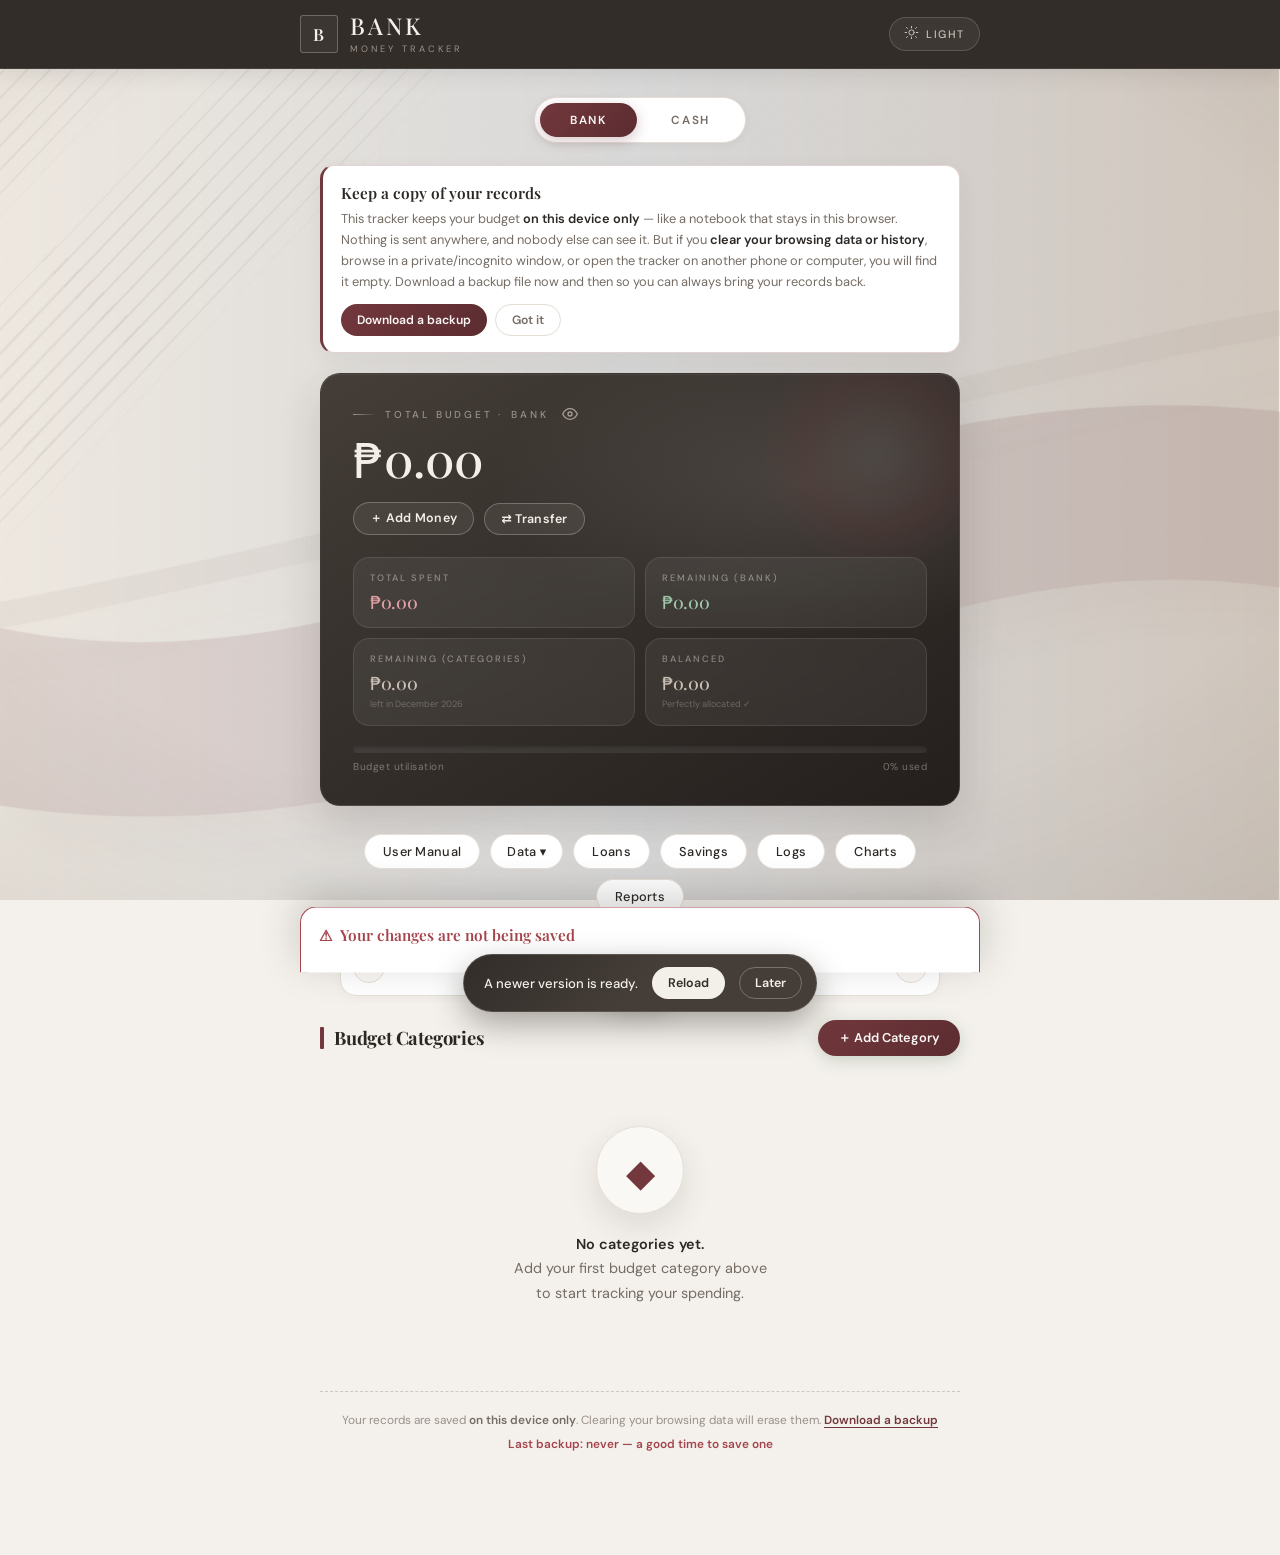
==== index.html @ 179b397f "Add files via upload" ====
<!DOCTYPE html>
<html lang="en">

<head>
    <meta charset="UTF-8">
    <meta name="viewport" content="width=device-width, initial-scale=1.0">
    <title>Bank · Budget Tracker</title>
    <meta name="theme-color" content="#322D29">
    <script>
        (function () {
            var t = null;
            try { t = localStorage.getItem('bank_theme') } catch (e) { }
            if (t !== 'dark' && t !== 'light') {
                t = (window.matchMedia && window.matchMedia('(prefers-color-scheme: dark)').matches) ? 'dark' : 'light';
            }
            document.documentElement.setAttribute('data-theme', t);
            /* if a PIN is set, keep the page hidden until it is entered */
            try {
                var raw = localStorage.getItem('bank_v4');
                if (raw && JSON.parse(raw).settings && JSON.parse(raw).settings.pin) {
                    document.documentElement.classList.add('locked-boot');
                }
            } catch (e) { }
        })();
    </script>
    <!-- Installable / offline. Everything below is cached by sw.js after the first visit. -->
    <link rel="manifest" href="./manifest.webmanifest">
    <link rel="icon" href="./icon.svg" type="image/svg+xml">
    <!-- iOS ignores an SVG apple-touch-icon and falls back to a screenshot -->
    <link rel="apple-touch-icon" sizes="180x180" href="./apple-touch-icon.png">
    <meta name="apple-mobile-web-app-capable" content="yes">
    <meta name="mobile-web-app-capable" content="yes">
    <meta name="apple-mobile-web-app-status-bar-style" content="black-translucent">
    <meta name="apple-mobile-web-app-title" content="Tracker">
    <meta name="description" content="A private, offline-first budget and expense tracker. All data stays on this device.">

    <!-- Webfonts are a nicety, not a dependency: the stacks below fall back to
         Georgia / system-ui, so the app is fully usable with no network. -->
    <link rel="preconnect" href="https://fonts.gstatic.com" crossorigin>
    <link
        href="https://fonts.googleapis.com/css2?family=Playfair+Display:ital,wght@0,400;0,600;0,700;0,800;1,400;1,600&family=DM+Sans:ital,opsz,wght@0,9..40,300;0,9..40,400;0,9..40,500;0,9..40,600;1,9..40,300&display=swap"
        rel="stylesheet">
    <link rel="stylesheet" href="./styles.css">
</head>

<body>

    <div class="bg-decor" id="bgDecor" aria-hidden="true"></div>

    <header class="header">
        <div class="header-inner">
            <div class="header-brand">
                <div class="header-mark" id="headerMark" aria-hidden="true">B</div>
                <div>
                    <div class="header-title" id="headerTitle">Bank</div>
                    <span class="header-subtitle" id="headerTagline">Money Tracker</span>
                </div>
            </div>
            <div class="header-actions">
                <span class="offline-pill" id="offlinePill" role="status" title="No internet — the tracker keeps working, everything is stored on this device">Offline</span>
                <button class="theme-toggle" id="themeToggle" onclick="toggleTheme()" title="Switch appearance"
                    aria-label="Switch between light and dark mode">
                    <span id="themeIcon"></span>
                    <span class="theme-toggle-label" id="themeLabel">Light</span>
                </button>
            </div>
        </div>
    </header>

    <div class="container">

        <div class="account-tabs" role="tablist" aria-label="Budget account">
            <button class="account-tab active" data-account="bank" id="tabBtn_bank" role="tab"
                onclick="setAccount('bank')">Bank</button>
            <button class="account-tab" data-account="cash" id="tabBtn_cash" role="tab"
                onclick="setAccount('cash')">Cash</button>
        </div>

        <div class="notice" id="dataNotice">
            <div class="notice-body">
                <div class="notice-title">Keep a copy of your records</div>
                <p>This tracker keeps your budget <strong>on this device only</strong> — like a notebook that
                    stays in this browser. Nothing is sent anywhere, and nobody else can see it. But if you
                    <strong>clear your browsing data or history</strong>, browse in a private/incognito window, or
                    open the tracker on another phone or computer, you will find it empty. Download a backup file
                    now and then so you can always bring your records back.
                </p>
                <div class="notice-actions">
                    <button class="notice-btn" onclick="openBackup();dismissNotice()">Download a backup</button>
                    <button class="notice-btn ghost" onclick="dismissNotice()">Got it</button>
                </div>
            </div>
        </div>

        <div class="budget-card">
            <div class="budget-card-deco"></div>
            <div class="budget-eyebrow">Total Budget · <span id="eyebrowAccount">Bank</span>
                <button id="eyeBtn" onclick="toggleVisibility()" aria-label="Hide amounts" aria-pressed="false"
                    style="background:none;border:none;cursor:pointer;margin-left:6px;opacity:.75;color:var(--on-ink-dim);transition:opacity .2s;display:flex;align-items:center;"
                    title="Toggle visibility">
                    <svg id="eyeIcon" xmlns="http://www.w3.org/2000/svg" width="16" height="16" viewBox="0 0 24 24"
                        fill="none" stroke="currentColor" stroke-width="2" stroke-linecap="round"
                        stroke-linejoin="round">
                        <path d="M1 12s4-8 11-8 11 8 11 8-4 8-11 8-11-8-11-8z" />
                        <circle cx="12" cy="12" r="3" />
                    </svg>
                </button>
            </div>

            <div class="budget-amount-row">
                <div class="budget-amount" id="budgetDisplay">₱0.00</div>
            </div>
            <div class="budget-actions">
                <button class="btn-add-money" onclick="openAddMoney()">＋ Add Money</button>
                <button class="btn-transfer" onclick="openTransfer()">⇄ Transfer</button>
            </div>

            <div class="stats-grid">
                <div class="stat-pill">
                    <span class="stat-label">Total Spent</span>
                    <span class="stat-value red" id="totalSpent">₱0.00</span>
                </div>
                <div class="stat-pill">
                    <span class="stat-label">Remaining (<span id="remainingLabel">Bank</span>)</span>
                    <span class="stat-value green" id="totalRemaining">₱0.00</span>
                </div>
                <div class="stat-pill">
                    <span class="stat-label">Remaining (Categories)</span>
                    <span class="stat-value yellow" id="catTotalRemaining">₱0.00</span>
                    <span class="stat-hint" id="catRemHint">left in this month's categories</span>
                </div>
                <div class="stat-pill" id="diffPill">
                    <span class="stat-label" id="diffLabel">Excess</span>
                    <span class="stat-value green" id="diffVal">₱0.00</span>
                    <span class="stat-hint" id="diffHint">unallocated from this account</span>
                </div>
            </div>
            <div class="progress-section">
                <div class="progress-track">
                    <div class="progress-bar" id="totalProgress" style="width:0%"></div>
                </div>
                <div class="progress-meta">
                    <span class="progress-label">Budget utilisation</span>
                    <span class="progress-label" id="progressPct">0% used</span>
                </div>
            </div>
        </div>

        <div class="action-row">
            <button class="btn-manual" onclick="openManual()">User Manual</button>
            <div class="dropdown-wrap" id="dataDropdown">
                <button class="btn-data-menu" onclick="toggleDataMenu()">Data ▾</button>
                <div class="data-menu" id="dataMenu">
                    <button class="data-menu-item" id="lockMenuItem" style="display:none"
                        onclick="lockNow();closeDataMenu()">Lock tracker</button>
                    <button class="data-menu-item" onclick="openSettings();closeDataMenu()">Settings</button>
                    <button class="data-menu-item" onclick="openBackup();closeDataMenu()">Backup &amp; Restore</button>
                    <button class="data-menu-item danger-item" id="resetMenuItem"
                        onclick="resetAll();closeDataMenu()">Reset Bank Data</button>
                </div>
            </div>
            <button class="btn-loans" id="btnLoans" onclick="openLoans()">Loans</button>
            <button class="btn-logs" id="btnGoals" onclick="openGoals()">Savings</button>
            <button class="btn-logs" onclick="openLogs()">Logs</button>
            <button class="btn-logs" onclick="openCharts()">Charts</button>
            <button class="btn-report" onclick="openReport()">Reports</button>
        </div>

        <div class="period-wrap">
            <div class="period-bar" id="periodBar">
                <button class="period-nav" onclick="stepPeriod(-1)" title="Previous month"
                    aria-label="Previous month">‹</button>
                <div class="period-info">
                    <div class="period-label" id="periodLabel">This month</div>
                    <div class="period-sub" id="periodSub">₱0.00 spent of ₱0.00 budgeted</div>
                </div>
                <button class="period-nav" onclick="stepPeriod(1)" title="Next month" aria-label="Next month">›</button>
                <button class="period-today" id="periodToday" onclick="goToThisMonth()">This month</button>
            </div>
        </div>

        <div class="section-header">
            <div class="section-title">Budget Categories</div>
            <button class="btn-add-cat" onclick="toggleAddForm()">＋ Add Category</button>
        </div>

        <div class="add-cat-form" id="addCatForm">
            <div class="form-row">
                <input type="text" id="newCatName" placeholder="Category name (e.g. Groceries)" maxlength="30">
                <input type="number" id="newCatBudget" placeholder="Budget (₱)" data-cur-ph="Budget ({c})" min="0"
                    step="0.01">
            </div>
            <div class="form-row" style="margin-top:10px;">
                <button class="btn-form-add" onclick="addCategory()">Add Category</button>
                <button class="btn-form-cancel" onclick="toggleAddForm()">Cancel</button>
            </div>
        </div>

        <div class="cat-sort-bar" id="catSortBar" role="group" aria-label="Order categories">
            <span class="cat-sort-label">Order</span>
            <button class="cat-sort-btn" data-sort="custom" onclick="setCatSort('custom')">My order</button>
            <button class="cat-sort-btn" data-sort="name" onclick="setCatSort('name')">Name</button>
            <button class="cat-sort-btn" data-sort="remaining" onclick="setCatSort('remaining')">Remaining</button>
            <button class="cat-sort-btn" data-sort="spent" onclick="setCatSort('spent')">Most spent</button>
            <button class="cat-sort-dir" id="catSortDir" onclick="toggleCatSortDir()"
                title="Reverse the order" aria-label="Reverse the order">↓</button>
        </div>

        <div class="categories" id="categoriesList"></div>
        <div class="empty-state" id="emptyState">
            <div class="orb">◆</div>
            <p><strong>No categories yet.</strong><br>Add your first budget category above<br>to start tracking your
                spending.</p>
        </div>

        <footer class="app-footer">
            <p>
                Your records are saved <strong>on this device only</strong>. Clearing your browsing data will erase
                them. <button class="footer-link" onclick="openBackup()">Download a backup</button><br>
                <span class="backup-age" id="backupAge">Last backup: never</span>
            </p>
        </footer>

    </div>

    <!-- Add Money Modal -->
    <div class="modal-overlay" id="addMoneyModal">
        <div class="modal add-money-modal">
            <h3 id="addMoneyTitle">Add Money</h3>
            <label>Note / Source</label>
            <input type="text" id="addMoneyNote" placeholder="e.g. Salary, Allowance, Transfer" maxlength="60">
            <label data-cur-label="Amount to Add">Amount to Add (₱)</label>
            <input type="number" id="addMoneyAmount" placeholder="0.00" min="0" step="0.01">
            <label>Date</label>
            <input type="date" id="addMoneyDate">
            <div class="modal-actions">
                <button class="btn-modal-cancel" onclick="closeAddMoney()">Cancel</button>
                <button class="btn-modal-save" onclick="saveAddMoney()">Add to Budget</button>
            </div>
            <!-- Money-in history -->
            <div class="money-history">
                <div class="money-history-title">
                    <span>Money In &amp; Transfers</span>
                </div>
                <div class="money-history-list" id="moneyHistoryList">
                    <div class="no-money-history">No money added yet</div>
                </div>
            </div>
        </div>
    </div>

    <div class="lock-screen" id="lockScreen">
        <div class="lock-box" id="lockBox">
            <div class="lock-mark" id="lockMark">B</div>
            <div class="lock-title" id="lockTitle">Bank</div>
            <p class="lock-sub" id="lockSub">Enter your PIN</p>
            <div class="pin-dots" id="pinDots"></div>
            <div class="keypad" id="keypad"></div>
            <p class="lock-hint">Type your PIN on the keyboard, or tap the numbers</p>
            <button class="lock-forgot" onclick="showLockHelp()">Forgot your PIN?</button>
            <div class="lock-note" id="lockNote">Your records are kept on this device only, so there is no way to
                reset a forgotten PIN. The only way back in is to clear this site's data in your browser settings —
                which erases everything here — then restore from a backup file.</div>
        </div>
    </div>

    <!-- PIN Setup Modal -->
    <div class="modal-overlay" id="pinModal">
        <div class="modal">
            <h3 id="pinModalTitle">Set a PIN</h3>
            <p id="pinModalHint" style="font-size:.78rem;color:var(--text-muted);margin:-6px 0 14px;line-height:1.6">
            </p>
            <div id="pinFieldCurrent" style="display:none">
                <label>Current PIN</label>
                <input type="password" id="pinCurrent" inputmode="numeric" maxlength="4" autocomplete="off">
            </div>
            <div id="pinFieldNew">
                <label>New PIN (4 numbers)</label>
                <input type="password" id="pinNew" inputmode="numeric" maxlength="4" autocomplete="off">
                <label>Type it again</label>
                <input type="password" id="pinConfirm" inputmode="numeric" maxlength="4" autocomplete="off">
            </div>
            <div class="modal-actions">
                <button class="btn-modal-cancel" onclick="closePinModal()">Cancel</button>
                <button class="btn-modal-save" id="pinSaveBtn" onclick="savePinModal()">Save PIN</button>
            </div>
        </div>
    </div>

    <!-- Settings Modal -->
    <div class="modal-overlay" id="settingsModal">
        <div class="settings-modal">
            <div class="logs-top">
                <h3>Settings</h3>
                <div class="logs-controls">
                    <button class="btn-close-report" onclick="closeSettings()">✕ Close</button>
                </div>
            </div>

            <div class="settings-group">
                <div class="settings-group-title">Money</div>
                <label>Currency symbol</label>
                <input type="text" id="setCurrency" maxlength="4" placeholder="₱">
                <div class="cur-picks" id="curPicks"></div>
            </div>

            <div class="settings-group">
                <div class="settings-group-title">Your two accounts</div>
                <label>Name of the first tab</label>
                <input type="text" id="setLabelBank" maxlength="14" placeholder="Bank">
                <label>Name of the second tab</label>
                <input type="text" id="setLabelCash" maxlength="14" placeholder="Cash">
                <p class="settings-hint">Rename them to match how you actually keep your money — GCash, Savings,
                    Wallet, Palengke money.</p>
            </div>

            <div class="settings-group">
                <div class="settings-group-title">Budget month</div>
                <label>Your budget month starts on day</label>
                <input type="number" id="setCycleStart" min="1" max="28" step="1" placeholder="1">
                <p class="settings-hint">Leave it at 1 for a normal calendar month. Set it to your payday — 15, say —
                    and a budget month runs from the 15th to the 14th of the next month. Logs and Reports still list
                    things by calendar month.</p>
            </div>

            <div class="settings-group">
                <div class="settings-group-title">App lock</div>
                <p class="lock-state" id="lockState"></p>
                <div class="settings-btn-row" id="lockButtons"></div>
                <label>Lock automatically after</label>
                <select id="setLockAfter"></select>
                <p class="settings-hint">With a PIN set, the tracker locks itself after the time you choose above —
                    counted from the last time you touched the screen — and whenever you leave it for that long in
                    the background. It is a lock on the screen, not on the file: someone who knows their way around a
                    browser could still reach the data, so treat it as privacy, not a safe.</p>
            </div>

            <div class="settings-group">
                <div class="settings-group-title">Name of this tracker</div>
                <label>Title</label>
                <input type="text" id="setAppName" maxlength="18" placeholder="Bank">
                <label>Subtitle</label>
                <input type="text" id="setAppTagline" maxlength="24" placeholder="Money Tracker">
            </div>

            <div class="settings-group">
                <div class="settings-group-title">Look of this tracker</div>

                <label>Colour theme</label>
                <div class="theme-swatches" id="themeSwatches" role="group" aria-label="Colour theme"></div>
                <div class="custom-colour-row" id="customColourRow">
                    <label for="setAccent">Your own colour</label>
                    <input type="color" id="setAccent" value="#72383D"
                        oninput="setCustomAccent(this.value)">
                </div>
                <p class="settings-hint">One colour sets the whole palette. Light and dark are worked out from it
                    separately, so whichever you pick is right in both — switch modes with the button in the corner
                    to see.</p>

                <label>Logo</label>
                <div class="media-row">
                    <div class="logo-preview" id="logoPreview" aria-hidden="true"><span>B</span></div>
                    <div class="media-actions">
                        <button type="button" class="media-btn"
                            onclick="document.getElementById('logoFile').click()">Choose a picture</button>
                        <button type="button" class="media-btn ghost" id="logoClearBtn" style="display:none"
                            onclick="clearLogo()">Remove</button>
                    </div>
                </div>
                <input type="file" id="logoFile" accept="image/*" hidden onchange="handleLogoFile(this)">
                <p class="settings-hint">A square picture works best. Without one, the corner mark shows the first
                    letter of your title.</p>

                <label>Background</label>
                <div class="media-row">
                    <div class="bg-preview" id="bgPreview" aria-hidden="true"></div>
                    <div class="media-actions">
                        <button type="button" class="media-btn" data-bg-mode="default"
                            onclick="setBgMode('default')">Built-in</button>
                        <button type="button" class="media-btn" data-bg-mode="custom"
                            onclick="setBgMode('custom')">My picture</button>
                        <button type="button" class="media-btn" data-bg-mode="none"
                            onclick="setBgMode('none')">Plain</button>
                        <button type="button" class="media-btn ghost"
                            onclick="document.getElementById('bgFile').click()">Choose a picture</button>
                        <button type="button" class="media-btn ghost" id="bgClearBtn" style="display:none"
                            onclick="clearBg()">Remove picture</button>
                    </div>
                </div>
                <input type="file" id="bgFile" accept="image/*" hidden onchange="handleBgFile(this)">
                <label for="setBgOpacity">How strong the background is — <span id="bgOpacityVal">100%</span></label>
                <input type="range" id="setBgOpacity" min="0" max="100" step="5" value="100"
                    oninput="setBgOpacity(this.value)" onchange="commitBgOpacity()">
                <p class="settings-hint">Kept faint on purpose: the background is there to give the page a mood, not
                    to compete with your figures. Pictures are stored separately from your records, so a large one
                    can never stop your budget saving.</p>

                <div class="settings-btn-row" style="margin-top:16px">
                    <button type="button" class="storage-btn ghost" onclick="resetCustomisation()">Reset the name and
                        look</button>
                </div>
                <p class="settings-hint">Puts the title, subtitle, colour theme, logo and background back to how they
                    started. Your records, categories, accounts and PIN are not touched.</p>
            </div>

            <div class="settings-group">
                <div class="settings-group-title">Works offline</div>
                <div id="offlineStatus"></div>
                <div class="settings-btn-row" style="margin-top:12px">
                    <button type="button" class="storage-btn" onclick="renderOfflineStatus()">Check again</button>
                    <button type="button" class="storage-btn ghost" onclick="refreshOfflineCopy()">Save for offline
                        now</button>
                    <button type="button" class="storage-btn ghost" onclick="forceUpdate()">Get the newest
                        version</button>
                </div>
                <p class="settings-hint">The tracker keeps its own copy of itself on this device so it opens with no
                    signal. It needs <strong>one full visit with a connection</strong> first, and the address must
                    start with https — a GitHub Pages link does. Clearing your browsing data removes the copy, so
                    open it online once afterwards.</p>
            </div>

            <div class="modal-actions">
                <button class="btn-modal-cancel" onclick="closeSettings()">Cancel</button>
                <button class="btn-modal-save" onclick="saveSettings()">Save settings</button>
            </div>
        </div>
    </div>

    <!-- Loans Modal -->
    <div class="modal-overlay" id="loansModal">
        <div class="loans-modal">
            <div class="logs-top">
                <h3 id="loansTitle">Loans</h3>
                <div class="logs-controls">
                    <button class="logs-filter-btn active" id="loanFilterOpen"
                        onclick="setLoansFilter('open')">Active</button>
                    <button class="logs-filter-btn" id="loanFilterSettled" onclick="setLoansFilter('settled')">Paid
                        off</button>
                    <button class="logs-filter-btn" id="loanFilterAll" onclick="setLoansFilter('all')">All</button>
                    <button class="btn-close-report" onclick="closeLoans()">✕ Close</button>
                </div>
            </div>
            <div class="loans-summary">
                <div class="loans-box owed">
                    <span class="loans-box-label">Still to pay</span>
                    <span class="loans-box-value" id="loansOwed">₱0.00</span>
                </div>
                <div class="loans-box">
                    <span class="loans-box-label">Paid so far</span>
                    <span class="loans-box-value" id="loansRepaid">₱0.00</span>
                </div>
            </div>
            <div class="loans-add-row">
                <button class="loan-btn" onclick="openLoanForm()">＋ Add a loan</button>
            </div>
            <div id="loansList"></div>
        </div>
    </div>

    <!-- Add / Edit Loan Modal -->
    <div class="modal-overlay" id="loanFormModal">
        <div class="modal">
            <h3 id="loanFormTitle">Add a loan</h3>
            <label>Loan name</label>
            <input type="text" id="loanName" placeholder="e.g. Motorcycle loan" maxlength="40">
            <label>Lender (optional)</label>
            <input type="text" id="loanLender" placeholder="e.g. Home Credit, Cebuana, Tita Rosa" maxlength="40">
            <label data-cur-label="Total amount to pay">Total amount to pay (₱)</label>
            <input type="number" id="loanPrincipal" placeholder="0.00" min="0" step="0.01">
            <label data-cur-label="Monthly payment, optional">Monthly payment, optional (₱)</label>
            <input type="number" id="loanMonthly" placeholder="0.00" min="0" step="0.01">
            <label>Payment day of the month</label>
            <input type="number" id="loanDueDay" placeholder="e.g. 15" min="1" max="31" step="1">
            <p style="font-size:.72rem;color:var(--text-muted);margin:8px 0 0;line-height:1.55">The day your payment
                falls due each month. The tracker reminds you when that day is near and nothing has been paid yet
                this month.</p>
            <div class="modal-actions">
                <button class="btn-modal-cancel" onclick="closeLoanForm()">Cancel</button>
                <button class="btn-modal-save" onclick="saveLoanForm()">Save loan</button>
            </div>
        </div>
    </div>

    <!-- Transfer Modal -->
    <div class="modal-overlay" id="transferModal">
        <div class="modal add-money-modal">
            <h3>Transfer Money</h3>
            <label>Direction</label>
            <div class="log-type-row" style="margin-bottom:2px;">
                <button type="button" id="dirBankCash" class="log-type-btn active-spent"
                    onclick="setTransferDir('bank')">Bank → Cash</button>
                <button type="button" id="dirCashBank" class="log-type-btn" onclick="setTransferDir('cash')">Cash →
                    Bank</button>
            </div>
            <label data-cur-label="Amount">Amount (₱)</label>
            <input type="number" id="transferAmount" placeholder="0.00" min="0" step="0.01"
                oninput="updateTransferHint()">
            <label>Note (optional)</label>
            <input type="text" id="transferNote" placeholder="e.g. ATM withdrawal" maxlength="60">
            <label>Date</label>
            <input type="date" id="transferDate">
            <p class="transfer-hint" id="transferHint"></p>
            <div class="modal-actions">
                <button class="btn-modal-cancel" onclick="closeTransfer()">Cancel</button>
                <button class="btn-modal-save" onclick="saveTransfer()">Move Money</button>
            </div>
        </div>
    </div>

    <!-- User Manual Modal -->
    <div class="modal-overlay" id="manualModal">
        <div class="manual-modal">
            <div class="manual-top">
                <h3>User Manual</h3>
                <button class="btn-close-report" onclick="closeManual()">✕ Close</button>
            </div>
            <p class="manual-intro">
                A simple budget tracker for two separate wallets. You add money in, split it into categories,
                then log what you spend. There is no sign-up and no password — you open the page and start using
                it, and your records are saved on your own device as you go.
            </p>

            <div class="manual-section">
                <h4><span class="manual-num">01</span>Bank &amp; Cash tabs</h4>
                <p>The two tabs at the top are completely separate books. Each one keeps its own budget,
                    categories, expenses, money-in history, logs and reports — nothing crosses over.</p>
                <ul>
                    <li>Use <strong>Bank</strong> for money in your bank account or e-wallet.</li>
                    <li>Use <strong>Cash</strong> for the money physically in your pocket.</li>
                    <li>Whatever tab is highlighted is the one you are editing. The labels on the card follow it.</li>
                </ul>
            </div>

            <div class="manual-section">
                <h4><span class="manual-num">02</span>Adding money</h4>
                <p>Your total budget is not typed in directly — it is the sum of every deposit you record.</p>
                <ul>
                    <li>Tap <span class="manual-key">+ Add Money</span> on the dark card, enter a note
                        (e.g. Salary), the amount and the date, then <strong>Add to Budget</strong>.</li>
                    <li>Every deposit is listed under <strong>Money In &amp; Transfers</strong> in the same
                        window, marked <span class="manual-key">In</span>.</li>
                    <li>Made a mistake? Tap <span class="manual-key">✎</span> on a history row to edit it — the
                        total budget adjusts by the difference automatically.</li>
                    <li>Tap <span class="manual-key">×</span> to remove a deposit and subtract it from the budget.</li>
                </ul>
            </div>

            <div class="manual-section">
                <h4><span class="manual-num">03</span>Budget categories</h4>
                <p>Categories are envelopes you divide your money into — Groceries, Rent, Transport, and so on.
                    The amount you give a category is its <strong>allowance for one month</strong>.</p>
                <ul>
                    <li>Tap <span class="manual-key">+ Add Category</span>, give it a name and a monthly amount.</li>
                    <li>Tap a category row to open it and see its expenses.</li>
                    <li><strong>Edit</strong> renames it or changes its budget. <strong>Delete</strong> removes it
                        together with its expenses.</li>
                    <li><strong>+ Add</strong> and <strong>− Deduct</strong> adjust that category's budget without
                        touching your other categories.</li>
                </ul>
            </div>

            <div class="manual-section">
                <h4><span class="manual-num">04</span>The monthly cycle</h4>
                <p>Your categories start fresh every month. The bar above your categories shows which month you are
                    looking at — use <span class="manual-key">‹</span> and <span class="manual-key">›</span> to move
                    between months, and <span class="manual-key">This month</span> to jump back to today.</p>
                <ul>
                    <li>A category budget of ₱5,000 means ₱5,000 <strong>every month</strong> — not ₱5,000 for all
                        time. When a new month begins, the category is full again automatically.</li>
                    <li>Everything on a category card — what is spent, what is left, the progress bar and its list of
                        expenses — belongs to the month shown in the bar.</li>
                    <li>Move to a past month to review it, or to a future month to plan ahead. Adding an expense
                        while a past month is open saves it to that month.</li>
                    <li>Logging an expense dated in a different month is still allowed — it is simply filed there,
                        and a message tells you where it went.</li>
                </ul>
                <p><strong>Changing one month only.</strong> Open a category's <strong>Edit</strong> and untick
                    <em>Use this amount every month</em> to change just the month on screen — handy for a December
                    with extra gifts, or a tight month. <span class="manual-key">+ Add</span> and
                    <span class="manual-key">− Deduct</span> always apply to the month you are viewing.
                </p>
                <p>Your <strong>total budget</strong> at the top of the page is not monthly — it is the running
                    balance of the account, all the money you have put in minus everything you have spent.</p>
            </div>

            <div class="manual-section">
                <h4><span class="manual-num">05</span>Moving money between Bank and Cash</h4>
                <p>Withdrawing cash, or putting cash back in the bank, is not spending — the money is only changing
                    pockets. Use <span class="manual-key">⇄ Transfer</span> on the budget card so both tabs stay
                    correct.</p>
                <ul>
                    <li>Pick the direction — <strong>Bank → Cash</strong> for a withdrawal,
                        <strong>Cash → Bank</strong> for a deposit — then the amount, an optional note
                        ("ATM withdrawal") and the date.
                    </li>
                    <li>One tap writes both sides: the money leaves one tab and arrives in the other, so your total
                        across the two never changes by accident.</li>
                    <li>A transfer is <strong>never counted as spending or as income</strong>. Your Total Spent does
                        not move, and no category is touched.</li>
                    <li>Before you confirm, the window shows what both balances will be afterwards. If a transfer
                        would leave an account in the negative it warns you, but still lets you record it.</li>
                </ul>
                <p>Transfers appear in <strong>Money In &amp; Transfers</strong> on both tabs, marked
                    <span class="manual-key">Out</span> on the account the money left and
                    <span class="manual-key">In</span> on the one that received it. Editing the amount or date of
                    either side updates the other automatically, and deleting one undoes the whole transfer on both
                    tabs — the two books can never drift apart.
                </p>
                <p>In Reports, transfers are listed separately from <em>Money Added This Month</em>, so moving your
                    own money around never looks like extra income.</p>
            </div>

            <div class="manual-section">
                <h4><span class="manual-num">06</span>Logging expenses</h4>
                <p>Open a category, then fill in the note, amount and date and press <span class="manual-key">+
                        Log</span>.</p>
                <ul>
                    <li><strong>Spent</strong> — ordinary spending, gone for good.</li>
                    <li><strong>Loan</strong> — money you paid towards a debt: an amortization, an instalment, a
                        payment on something you borrowed. Choosing Loan adds a box where you pick
                        <strong>which loan the payment is for</strong>, so the tracker knows how much of that debt
                        is left. You can add a new loan right there with <span class="manual-key">＋ New loan</span>.
                    </li>
                    <li>Choose the type with the Spent / Loan switch before you press Log.</li>
                    <li>On any expense row, <span class="manual-key">✎</span> edits it and <span
                            class="manual-key">×</span>
                        deletes it.</li>
                    <li>Once a category is fully used, logging is locked until you raise its budget.</li>
                </ul>
            </div>

            <div class="manual-section">
                <h4><span class="manual-num">07</span>Loans you are paying off</h4>
                <p>Both <strong>Spent</strong> and <strong>Loan</strong> entries are money that has already left your
                    pocket. The difference is that a Loan payment is chipping away at a debt — so the tracker keeps
                    count of how much of that debt is left. Tap <span class="manual-key">Loans</span> to see them.</p>
                <p><strong>First, add the loan.</strong> Tap <span class="manual-key">＋ Add a loan</span> and fill in:
                </p>
                <ul>
                    <li><strong>Loan name</strong> — "Motorcycle loan", "Appliance loan", "Utang kay Tita".</li>
                    <li><strong>Lender</strong> (optional) — who you are paying.</li>
                    <li><strong>Total amount to pay</strong> — everything you owe on it, so the tracker can show what
                        is left.</li>
                    <li><strong>Monthly payment</strong> (optional) — how much you pay each time.</li>
                    <li><strong>Payment day of the month</strong> (required) — the day your payment falls due, for
                        example 15 if it is due every 15th. This is what the reminder is based on.</li>
                </ul>
                <p><strong>Then log each payment.</strong> In the category you paid it from, switch the type to
                    <strong>Loan</strong>, choose the loan from the list, and log it as usual. The payment counts
                    against that category's budget for the month, exactly like any other expense — because you really
                    did spend it — and at the same time it reduces what you still owe.
                </p>
                <ul>
                    <li>The Loans screen shows <strong>still to pay</strong> and <strong>paid so far</strong> across
                        all your loans.</li>
                    <li>Each loan has a progress bar, how much is left of the total, and a list of the payments you
                        have made with their dates.</li>
                    <li>The tracker watches that day for you each month. A loan reads <strong>Due on the
                            15th</strong> while it is still far off, <strong>Due in 2 days</strong> as it gets close,
                        <strong>Due today</strong> on the day itself, and turns red with <strong>Overdue — was due the
                            15th</strong> once the day has passed with nothing paid this month.
                    </li>
                    <li>The <span class="manual-key">Loans</span> button shows a number whenever a payment is due
                        within a week or already overdue, so you see it without opening anything.</li>
                    <li>Log a payment and the loan turns green with <strong>Paid this month</strong> — the reminder
                        stops until the next month begins, then starts watching again on its own.</li>
                    <li>When the payments add up to the total, the loan is marked <strong>Paid off</strong>. Filter by
                        <span class="manual-key">Active</span>, <span class="manual-key">Paid off</span> or
                        <span class="manual-key">All</span>.
                    </li>
                    <li>Loan payments where you did not pick a loan are gathered under <em>"Loan payments not linked
                            yet"</em> — edit any of them to attach it to a loan.</li>
                </ul>
                <p>Deleting a loan keeps its payments in your records as ordinary spending; they simply stop being
                    linked to a loan. Nothing you have already spent is ever removed behind your back.</p>
            </div>

            <div class="manual-section">
                <h4><span class="manual-num">08</span>Savings goals</h4>
                <p>A goal is anything you are putting money aside for — an emergency fund, tuition, a new phone.
                    Tap <span class="manual-key">Savings</span> to see them.</p>
                <p><strong>Add a goal.</strong> Tap <span class="manual-key">＋ Add a goal</span> and give it a name and how much you need.
                    A date is optional, but worth adding: with one, the tracker works out how much a month you need
                    and tells you when you are falling behind.</p>
                <p><strong>Put money in.</strong> Tap <span class="manual-key">Put money in</span> on a goal and choose where the money
                    comes from:</p>
                <ul>
                    <li><strong>A category</strong> — it is recorded as an ordinary expense against that
                        category's allowance, exactly like any other spending.</li>
                    <li><strong>Excess money</strong> — whatever this account holds that your categories have not
                        claimed. This choice only appears when there actually is excess. No category is touched;
                        the money simply leaves the account, and shows up in Add Money history marked
                        <span class="manual-key">Saved</span>, where you can take it back any time.</li>
                </ul>
                <p>Either way the money stops counting as money you can still spend, so nothing is counted twice.</p>
                <ul>
                    <li>Each goal shows a progress bar, what is left, and one of
                        <span class="manual-key">On track</span>, <span class="manual-key">Behind</span>, <span class="manual-key">Date has passed</span> or <span class="manual-key">Reached</span>.</li>
                    <li>The <span class="manual-key">Savings</span> button turns amber with a number when a goal has slipped behind or
                        run past its date.</li>
                    <li>Already logged something that belongs to a goal? Edit that expense with <span class="manual-key">✎</span> and pick
                        the goal under <em>Counts toward a savings goal</em>.</li>
                    <li>Deleting a goal keeps its deposits in your records — the money really did leave the
                        account — and only unties them from the goal.</li>
                </ul>
            </div>

            <div class="manual-section">
                <h4><span class="manual-num">09</span>Reading the summary card</h4>
                <ul>
                    <li><strong>Total Spent</strong> — everything you have ever logged, across all categories and
                        all months.</li>
                    <li><strong>Remaining</strong> — your total budget minus everything spent. This is the real
                        money you have left.</li>
                    <li><strong>Remaining (Categories)</strong> — what is still unspent inside your category
                        budgets for <strong>the month you are viewing</strong>, added together.</li>
                    <li><strong>Excess</strong> — you have money that is not assigned to any category yet.
                        <strong>Short Budget</strong> — your categories promise more than you actually have.
                        <strong>Balanced</strong> — every peso is allocated.
                    </li>
                    <li>The eye icon beside the title hides all amounts, for when someone is looking over your shoulder.
                    </li>
                </ul>
            </div>

            <div class="manual-section">
                <h4><span class="manual-num">10</span>Arranging your categories</h4>
                <p>Above the category list is a row of orders: <span class="manual-key">My order</span>, <span class="manual-key">Name</span>,
                    <span class="manual-key">Remaining</span> and <span class="manual-key">Most spent</span>. It appears once you have two or more categories.</p>
                <ul>
                    <li>Tap the order you are already on to flip it — A to Z becomes Z to A, largest becomes
                        smallest. The small <span class="manual-key">↓</span> button on the right does the same.</li>
                    <li><strong>Only <span class="manual-key">My order</span> is really yours.</strong> The other three are just a way of
                        looking at the list, so switching to Name and back never loses the arrangement you made.</li>
                    <li>In <span class="manual-key">My order</span>, each card grows a <span class="manual-key">⠿</span> grip on the left. Drag it to move the
                        card. On a keyboard, move onto the grip with Tab and use <span class="manual-key">↑</span> and <span class="manual-key">↓</span>.</li>
                    <li>Your choice is remembered, and travels in a backup file.</li>
                </ul>
            </div>

            <div class="manual-section">
                <h4><span class="manual-num">11</span>Searching your records</h4>
                <p>Tap <span class="manual-key">Logs</span>, or press <span class="manual-key">Ctrl</span>+<span class="manual-key">K</span> (<span class="manual-key">⌘</span>+<span class="manual-key">K</span> on a Mac) — or just
                    <span class="manual-key">/</span> — from anywhere.</p>
                <ul>
                    <li><strong>It searches everything</strong>, not only expenses: spending, loan payments, money
                        added, transfers and money set aside.</li>
                    <li><strong>Every word must match.</strong> Typing <em>palengke sept</em> finds only entries
                        that have both. Matches are highlighted in the results.</li>
                    <li><strong>Any span of dates.</strong> It opens on <span class="manual-key">All time</span>, so
                        everything you have ever recorded is in front of you. Narrow it with
                        <span class="manual-key">This month</span>, <span class="manual-key">Last 3 months</span>,
                        <span class="manual-key">Last 6 months</span>, <span class="manual-key">This year</span>, <span class="manual-key">All time</span>, or <span class="manual-key">Custom…</span> for your own
                        From and To dates.</li>
                    <li><strong>Both accounts at once.</strong> Tap <span class="manual-key">Both accounts</span> and an Account column
                        appears.</li>
                    <li>Filter by <span class="manual-key">All</span>, <span class="manual-key">Spent</span>, <span class="manual-key">Loan</span>, <span class="manual-key">Money in</span> or
                        <span class="manual-key">Transfers</span>.</li>
                    <li><strong>Tap any result to open it.</strong> If it belongs to the other account the tracker
                        switches over for you and keeps your search.</li>
                    <li>Underneath: money out, money in and the net for whatever you are looking at.</li>
                </ul>
            </div>

            <div class="manual-section">
                <h4><span class="manual-num">12</span>Reports and Charts</h4>
                <p><strong><span class="manual-key">Reports</span></strong> groups every month's spending by category and shows the money
                    you added, what was spent, loan payments and the grand total, with all-time figures at the
                    bottom.</p>
                <p><strong><span class="manual-key">Charts</span></strong> draws the same records four ways. Use the <span class="manual-key">‹</span> and
                    <span class="manual-key">›</span> buttons at the top to choose the month; everything below follows it.</p>
                <ul>
                    <li><strong>Where the money went</strong> — a ring of that month's spending by category, with
                        the total in the middle. The six largest get their own colour and the rest are gathered
                        into <em>Other</em>.</li>
                    <li><strong>Month by month</strong> — total spent each month for the last year. A month with
                        nothing logged is shown as a real zero, not skipped. The month you are looking at is
                        marked in orange.</li>
                    <li><strong>Money in against money out</strong> — what came in beside what went out, with a
                        strip underneath showing whether each month finished ahead or behind. Transfers to your
                        other account count as money out, because they really did leave this one.</li>
                    <li><strong>Budget against actual</strong> — how far into each allowance you are. Every bar's
                        track ends at the same <em>allowance</em> line, so a bar crossing it is over budget, and
                        those turn red.</li>
                </ul>
                <p>Hover or tap any part of a chart for the exact figures, and <span class="manual-key">Show numbers</span> swaps all four
                    for plain tables. Hiding amounts with the <span class="manual-key">◉</span> eye also hides them here.</p>
            </div>

            <div class="manual-section">
                <h4><span class="manual-num">13</span>Sending your records to someone</h4>
                <p>The backup file is for bringing the tracker back. These are for sending your records to a
                    spouse, an accountant, or anyone else. They are at the top of <span class="manual-key">Reports</span>.</p>
                <p>First choose the scope: <span class="manual-key">Months</span> — all of them or just one — and <span class="manual-key">Accounts</span> — this
                    one or both. Then choose the <span class="manual-key">File</span>:</p>
                <ul>
                    <li><strong>Excel — formatted</strong> (the normal choice) — a proper <code>.xlsx</code>
                        spreadsheet, laid out to be read rather than parsed: a title and a header block naming the
                        period, accounts, currency and when it was made; a dark heading row that stays put as you
                        scroll; filter buttons on every column; shaded alternate rows; amounts in real currency
                        format with the thousands separators and your own symbol; and a bold <em>TOTAL</em> line at
                        the foot. It opens in Excel, Numbers and Google Sheets.</li>
                    <li><strong>CSV — plain text</strong> — the same table with no formatting, for feeding into
                        another program. It still carries the title and header block, and the totals line.</li>
                </ul>
                <p>Whichever you pick, the three buttons give you:</p>
                <ul>
                    <li><strong>Transactions</strong> — every single entry: date, month, account, kind,
                        category, type, note, and the amount under <em>Money in</em> or <em>Money out</em>.</li>
                    <li><strong>Monthly summary</strong> — one row per month: money in, transfers, money set
                        aside, spent, loan payments, total out, budgeted and net.</li>
                    <li><strong>Category budgets</strong> — budget, spent, left and percent used per
                        category. Rows you overspent are shaded red and marked <em>Over budget</em>.</li>
                    <li><strong>Print / Save as PDF</strong> — a clean printed sheet: month-by-month totals,
                        budget against actual, savings goals, then every entry. In the print window choose your
                        printer, or <em>Save as PDF</em> to get a file.</li>
                </ul>
                <p>Amounts are always written in full, even when the eye is hiding them on screen — a hidden
                    export would be no use to whoever you send it to.</p>
            </div>

            <div class="manual-section">
                <h4><span class="manual-num">14</span>Settings</h4>
                <p>Open <span class="manual-key">Data ▾</span> → <span class="manual-key">Settings</span> to make the tracker fit the way you actually handle
                    money.</p>
                <ul>
                    <li><strong>Currency symbol</strong> — tap one of the ready symbols or type your own. Every
                        amount, label and placeholder in the tracker changes to match.</li>
                    <li><strong>Names of the two tabs</strong> — "Bank" and "Cash" are only defaults. Rename them to
                        GCash, Savings, Wallet, Palengke money, anything. The names follow through the whole app,
                        including the transfer window and the summary card.</li>
                    <li><strong>Budget month starts on day</strong> — leave it at 1 for an ordinary calendar month.
                        Set it to your payday and the budget month follows your salary instead: start it on 15 and a
                        budget month runs from the 15th to the 14th of the next month, shown as
                        <em>"Aug 15 – Sep 14, 2026"</em> in the month bar. Everything on the category cards, in
                        Charts and in the date ranges follows that cycle.
                    </li>
                    <li><strong>App lock</strong> — a PIN for opening the tracker, described below.</li>
                    <li><strong>Name of this tracker</strong> — the title and subtitle in the top-left corner, and
                        the name shown on the browser tab. The corner mark shows the first letter of your title,
                        unless you give it a logo.</li>
                    <li><strong>Look of this tracker</strong> — colours, logo and background, described further
                        down.</li>
                </ul>
                <p><strong>Locking the tracker.</strong> Tap <span class="manual-key">Set a PIN</span> and choose
                    4 numbers. From then on the tracker asks for that PIN whenever it opens, and locks itself again
                    after the time you pick under <em>Lock automatically after</em> — 30 seconds, 1, 5, 10 or 30
                    minutes without touching it, or Never. It also locks if you leave it sitting in the background
                    that long. To lock it yourself straight away, use <span class="manual-key">Data ▾</span> → <span class="manual-key">Lock tracker</span>.
                </p>
                <ul>
                    <li><strong>Change PIN</strong> and <strong>Turn off lock</strong> both ask for your current PIN
                        first.</li>
                    <li>Your PIN itself is never saved — only a scrambled version of it, so it cannot be read back
                        out of your records.</li>
                    <li><strong>A forgotten PIN cannot be reset.</strong> Your records live only on this device, so
                        nobody can unlock it for you. The only way back in is to clear this site's data in your
                        browser — which erases everything — then restore from a backup file.</li>
                    <li>Treat the lock as privacy rather than a safe: it hides the screen from anyone who picks up
                        your phone, but the records themselves are still stored in plain form on the device.</li>
                </ul>
                <p>Settings are saved together with your records, so a backup file carries them to your next
                    device.</p>
            </div>

            <div class="manual-section">
                <h4><span class="manual-num">15</span>Backup, restore and recovery</h4>
                <p>Found under <span class="manual-key">Data ▾</span>. This is how you move your records to another
                    phone or computer, and how you protect them.</p>
                <ul>
                    <li><strong>Download Backup File</strong> saves one .json file containing <em>both</em> tabs,
                        your settings, and your logo and background.</li>
                    <li><strong>Restore</strong> replaces what is on this device with the backup's contents.</li>
                    <li><strong>Merge</strong> adds the backup's records to what you already have, skipping
                        duplicates — useful for combining two devices. A merge keeps the look already on this
                        device.</li>
                    <li><strong>Reset</strong> clears only the tab you are currently viewing; the other tab is
                        left untouched.</li>
                </ul>
                <p><strong>If your records ever cannot be read.</strong> A save cut short by a flat battery, or
                    something else writing over the tracker's storage, used to leave you looking at an empty
                    tracker with no explanation. Now it says so, and:</p>
                <ul>
                    <li><strong>Nothing is deleted, and nothing new is saved</strong> until you choose what to do —
                        so the damaged copy cannot be written over by accident.</li>
                    <li><strong>Restore the last good copy</strong> — the tracker quietly keeps a copy of the last
                        version that opened cleanly, and offers it back to you with its date.</li>
                    <li><strong>Restore from a backup file</strong>, or <strong>download the damaged copy</strong>
                        to keep it safe, or <strong>start fresh</strong> if you would rather begin blank.</li>
                    <li>If only <em>part</em> of your records is damaged, the tracker opens with everything it
                        could read and tells you exactly what was left out.</li>
                </ul>
            </div>

            <div class="manual-section">
                <h4><span class="manual-num">16</span>The look of your tracker</h4>
                <p>The button in the top-right switches between <strong>Light</strong> and <strong>Dark</strong>,
                    and your choice is remembered. The first time you open the tracker it follows whatever your
                    phone or computer is set to.</p>
                <p>Everything else lives in <span class="manual-key">Data ▾</span> → <span class="manual-key">Settings</span> → <em>Look of this tracker</em>.</p>
                <ul>
                    <li><strong>Colour theme</strong> — <span class="manual-key">Default</span> is the original look. Then
                        <span class="manual-key">Luxe</span>, <span class="manual-key">Ember</span>, <span class="manual-key">Fern</span>, <span class="manual-key">Harbour</span>, <span class="manual-key">Indigo</span> and
                        <span class="manual-key">Plum</span>, each with its own matching backdrop. <span class="manual-key">Custom</span> lets you pick any colour
                        you like.</li>
                    <li><strong>One colour sets the whole palette</strong>, and light and dark are worked out from
                        it separately — so whatever you choose is right in both. A colour too pale to read is
                        deepened automatically rather than left illegible.</li>
                    <li><strong>Logo</strong> — choose any picture and it replaces the letter in the corner mark
                        and on the lock screen. A square picture works best. <span class="manual-key">Remove</span> puts the letter back.</li>
                    <li><strong>Background</strong> — <span class="manual-key">Built-in</span> uses the artwork that comes with your theme,
                        <span class="manual-key">My picture</span> uses one of your own, and <span class="manual-key">Plain</span> turns it off altogether.</li>
                    <li><strong>How strong the background is</strong> — your own picture starts faint on purpose,
                        because the background is there to give the page a mood, not to compete with your figures.
                        The slider takes it up or down.</li>
                    <li><strong>Reset the name and look</strong> puts the title, subtitle, theme, logo and
                        background back to how they started. Your records, categories, accounts and PIN are not
                        touched.</li>
                </ul>
                <p>Pictures are stored separately from your records, so even a large one can never stop your
                    budget saving.</p>
            </div>

            <div class="manual-section">
                <h4><span class="manual-num">17</span>Keyboard</h4>
                <p>Everything can be done with a mouse or a finger, but a keyboard is quicker.</p>
                <ul>
                    <li><span class="manual-key">Ctrl</span>+<span class="manual-key">K</span> (or <span class="manual-key">⌘</span>+<span class="manual-key">K</span>), or just <span class="manual-key">/</span>, opens search from
                        anywhere.</li>
                    <li><span class="manual-key">Esc</span> closes whatever window is open. With two open, it closes the top one first.</li>
                    <li>Clicking the dimmed area outside a window closes it too — but only if you both press and
                        release out there, so selecting text inside a form and drifting off the edge will not throw
                        your work away.</li>
                    <li><span class="manual-key">Tab</span> stays inside an open window and cannot wander onto the page behind it. When
                        the window closes, the keyboard goes back to whatever you were on.</li>
                    <li><span class="manual-key">Enter</span> in an amount box logs that expense.</li>
                    <li>On a category's <span class="manual-key">⠿</span> grip, <span class="manual-key">↑</span> and <span class="manual-key">↓</span> move the category.</li>
                </ul>
            </div>

            <div class="manual-section">
                <h4><span class="manual-num">18</span>Do I need internet?</h4>
                <p><strong>Only the first time.</strong> Opening the tracker once with a connection is enough — after
                    that it keeps its own copy of the page on your device and opens with no signal at all, on a
                    plane, in a basement, anywhere.</p>
                <ul>
                    <li>A <span class="manual-key">Offline</span> badge appears in the top-right when there is no connection, to say the
                        tracker is still working normally.</li>
                    <li><strong>Install it like an app.</strong> On Android, <span class="manual-key">Data ▾</span> →
                        <span class="manual-key">Settings</span> → <em>Works offline</em> offers
                        <span class="manual-key">Add to home screen</span>. On iPhone and iPad there is no button —
                        tap <span class="manual-key">Share</span> then <span class="manual-key">Add to Home
                        Screen</span>. Either way, opening it from that icon is far more dependable with no signal
                        than a browser tab, and it opens without the address bar.</li>
                    <li><strong>Still behaving like the old version?</strong> The offline copy is served first so
                        the tracker opens instantly, which means a phone can keep running older code for a while.
                        <span class="manual-key">Data ▾</span> → <span class="manual-key">Settings</span> →
                        <em>Works offline</em> shows which version this device has, and
                        <span class="manual-key">Get the newest version</span> fetches and switches to the latest
                        one straight away.</li>
                    <li><strong>Not sure it is ready?</strong> <span class="manual-key">Data ▾</span> →
                        <span class="manual-key">Settings</span> → <em>Works offline</em> tells you in plain words
                        whether the tracker has saved itself to this device, and how many files it has. If it says
                        it is not ready, tap <span class="manual-key">Save for offline now</span> while you still
                        have a connection.</li>
                    <li>Everything you type is saved to your own device instantly. It does not travel over the
                        internet and it is not stored on any server.</li>
                    <li>Nobody else — not even the person who made this tracker — can see your budget.</li>
                    <li>You can add it to your home screen and open it like an app.</li>
                    <li>When a newer version is ready, a small bar offers to reload. Nothing is lost either way.</li>
                    <li>The backdrop for a theme you have never opened is fetched the first time you choose it, so
                        pick your theme while you still have a connection.</li>
                </ul>
            </div>

            <div class="manual-note">
                <div class="manual-note-title">Please read — your records can be erased</div>
                <p>Think of this tracker as a notebook kept inside <strong>this one browser, on this one
                        device</strong>. It is private, but it is also the only copy.</p>
                <p style="margin-top:8px">You will find the tracker <strong>empty</strong> if you:</p>
                <ul style="margin-top:6px">
                    <li>clear your browsing data, history or "site data" — this is the most common way people lose
                        their records</li>
                    <li>use a private or incognito window</li>
                    <li>open the tracker on a different phone, computer or browser</li>
                    <li>uninstall or reset your browser</li>
                </ul>
                <p style="margin-top:10px"><strong>If saving ever stops working</strong>, a red bar appears at the
                    bottom of the screen telling you so — it means the browser is refusing to store anything (a
                    private window, site data switched off, or a device with no space left). Nothing you type after
                    that is kept, so tap <strong>Download a backup</strong> in that bar straight away, then fix the
                    cause and tap <strong>Try again</strong>. The tracker never fails quietly.</p>
                <p style="margin-top:10px">If your saved records are ever damaged, an amber bar tells you instead of
                    silently starting empty. Your old data is kept aside and nothing new is saved until you decide,
                    so it cannot be written over. The tracker also keeps <strong>an automatic copy of the last
                    version that opened cleanly</strong> and offers it back to you with its date — so even without a
                    backup file there is usually a way home. You can also restore a backup, download the damaged
                    copy, or start fresh.</p>
                <p style="margin-top:10px">The fix is simple: open <strong>Data → Backup &amp; Restore</strong> and
                    tap <strong>Download Backup File</strong> every so often — after payday is a good habit. Keep
                    that file somewhere safe like your email or cloud drive. If your records ever disappear, or you
                    move to a new phone, open the tracker there and use <strong>Restore</strong> to bring
                    everything back exactly as it was.</p>
            </div>
        </div>
    </div>

    <!-- Edit Money-In Modal -->
    <div class="modal-overlay" id="editMoneyModal">
        <div class="modal add-money-modal">
            <h3>Edit Money Added</h3>
            <label>Note / Source</label>
            <input type="text" id="editMoneyNote" placeholder="e.g. Salary, Allowance, Transfer" maxlength="60">
            <label data-cur-label="Amount">Amount (₱)</label>
            <input type="number" id="editMoneyAmount" placeholder="0.00" min="0" step="0.01">
            <label>Date</label>
            <input type="date" id="editMoneyDate">
            <div class="modal-actions">
                <button class="btn-modal-cancel" onclick="closeEditMoney()">Cancel</button>
                <button class="btn-modal-save" onclick="saveEditMoney()">Save Changes</button>
            </div>
        </div>
    </div>

    <!-- Edit Modal -->
    <div class="modal-overlay" id="editModal">
        <div class="modal">
            <h3 id="editCatTitle">Edit Category</h3>
            <label>Category Name</label>
            <input type="text" id="editName" maxlength="30">
            <label id="editBudgetLabel">Budget for this month (₱)</label>
            <input type="number" id="editBudgetAmount" min="0" step="0.01">
            <div class="edit-toggle-row">
                <input type="checkbox" id="editApplyAll" checked>
                <label for="editApplyAll">Use this amount <strong>every month</strong> — untick to change only the
                    month you are viewing.</label>
            </div>
            <div class="modal-actions">
                <button class="btn-modal-cancel" onclick="closeEditModal()">Cancel</button>
                <button class="btn-modal-save" onclick="saveEdit()">Save Changes</button>
            </div>
        </div>
    </div>

    <!-- Report Modal -->
    <!-- Savings goals / sinking funds -->
    <div class="modal-overlay" id="goalsModal">
        <div class="goals-modal">
            <div class="logs-top">
                <h3 id="goalsTitle">Savings Goals</h3>
                <div class="logs-controls">
                    <button class="logs-filter-btn active" id="goalFilterOpen"
                        onclick="setGoalsFilter('open')">Saving</button>
                    <button class="logs-filter-btn" id="goalFilterDone"
                        onclick="setGoalsFilter('done')">Reached</button>
                    <button class="logs-filter-btn" id="goalFilterAll" onclick="setGoalsFilter('all')">All</button>
                    <button class="btn-close-report" onclick="closeGoals()">✕ Close</button>
                </div>
            </div>
            <div class="goals-summary">
                <div class="goals-box saved">
                    <span class="goals-box-label">Put aside</span>
                    <span class="goals-box-value" id="goalsSaved">₱0.00</span>
                </div>
                <div class="goals-box">
                    <span class="goals-box-label">Still to save</span>
                    <span class="goals-box-value" id="goalsLeft">₱0.00</span>
                </div>
                <div class="goals-box">
                    <span class="goals-box-label">Target</span>
                    <span class="goals-box-value" id="goalsTarget">₱0.00</span>
                </div>
            </div>
            <div class="goals-add-row">
                <button class="goal-btn primary" onclick="openGoalForm()">＋ Add a goal</button>
            </div>
            <div id="goalsList"></div>
        </div>
    </div>

    <!-- Add / edit a goal -->
    <div class="modal-overlay" id="goalFormModal">
        <div class="modal">
            <h3 id="goalFormTitle">Add a goal</h3>
            <label>What are you saving for?</label>
            <input type="text" id="goalName" placeholder="e.g. Emergency fund, New laptop" maxlength="40">
            <label data-cur-label="How much do you need">How much do you need (₱)</label>
            <input type="number" id="goalTarget" placeholder="0.00" min="0" step="0.01">
            <label>Have it by (optional)</label>
            <input type="date" id="goalDate">
            <label>Note (optional)</label>
            <input type="text" id="goalNote" placeholder="e.g. 6 months of expenses" maxlength="60">
            <p style="font-size:.72rem;color:var(--text-muted);margin:8px 0 0;line-height:1.55">Give it a date and
                the tracker works out how much a month you need, and tells you when you are falling behind.</p>
            <div class="modal-actions">
                <button class="btn-modal-cancel" onclick="closeGoalForm()">Cancel</button>
                <button class="btn-modal-save" onclick="saveGoalForm()">Save goal</button>
            </div>
        </div>
    </div>

    <!-- Put money into a goal -->
    <div class="modal-overlay" id="goalAddModal">
        <div class="modal">
            <h3 id="goalAddTitle">Add to goal</h3>
            <p class="goal-add-note" id="goalAddHint"></p>
            <label data-cur-label="Amount">Amount (₱)</label>
            <input type="number" id="goalAddAmount" placeholder="0.00" min="0" step="0.01">
            <label>Where does it come from?</label>
            <select id="goalAddCat"></select>
            <label>Note</label>
            <input type="text" id="goalAddNote" placeholder="e.g. Set aside from salary" maxlength="60">
            <label>Date</label>
            <input type="date" id="goalAddDate">
            <p style="font-size:.72rem;color:var(--text-muted);margin:8px 0 0;line-height:1.55">Either way the money
                stops counting as money you can still spend. From a category it is recorded as an expense against that
                allowance; from your excess it simply leaves the account, and you can take it back any time from Add
                Money.</p>
            <div class="modal-actions">
                <button class="btn-modal-cancel" onclick="closeGoalAdd()">Cancel</button>
                <button class="btn-modal-save" onclick="saveGoalAdd()">Put it aside</button>
            </div>
        </div>
    </div>

    <!-- Charts Modal -->
    <div class="modal-overlay" id="chartsModal">
        <div class="charts-modal">
            <div class="charts-top">
                <h3 id="chartsTitle">Charts</h3>
                <button class="btn-close-report" onclick="closeCharts()">✕ Close</button>
            </div>
            <!-- one filter row, scoping every chart below it -->
            <div class="charts-filters">
                <div class="charts-month">
                    <button onclick="vizStepMonth(-1)" title="Previous month"
                        aria-label="Previous month">‹</button>
                    <span class="charts-month-label" id="chartsMonthLabel" aria-live="polite">This month</span>
                    <button onclick="vizStepMonth(1)" title="Next month" aria-label="Next month">›</button>
                </div>
                <button class="charts-view-toggle" id="chartsViewToggle" aria-pressed="false"
                    onclick="toggleChartsTable()">Show numbers</button>
            </div>
            <div id="chartsBody"></div>
        </div>
    </div>
    <div class="viz-tip" id="vizTip" role="status" aria-live="polite"></div>

    <!-- Filled in by printReport(); the only thing @media print shows. -->
    <div id="printSheet" aria-hidden="true"></div>

    <div class="modal-overlay" id="reportModal">
        <div class="report-modal">
            <div class="report-top">
                <h3 id="reportTitle">Monthly Report</h3>
                <button class="btn-close-report" onclick="closeReport()">✕ Close</button>
            </div>

            <!-- Send this to someone: spreadsheets for an accountant, a
                 printed sheet or PDF for anyone else. -->
            <div class="export-bar">
                <div class="export-scope">
                    <div class="export-field">
                        <label for="exportMonth">Months</label>
                        <select id="exportMonth" onchange="renderExportHint()"></select>
                    </div>
                    <div class="export-field">
                        <label for="exportAccount">Accounts</label>
                        <select id="exportAccount" onchange="refreshExportMonths()">
                            <option value="active">This account</option>
                            <option value="both">Both accounts</option>
                        </select>
                    </div>
                    <div class="export-field">
                        <label for="exportFormat">File</label>
                        <select id="exportFormat" onchange="renderExportHint()">
                            <option value="xlsx">Excel — formatted</option>
                            <option value="csv">CSV — plain text</option>
                        </select>
                    </div>
                </div>
                <div class="export-actions">
                    <button class="export-btn" onclick="exportTransactionsCsv()">Transactions</button>
                    <button class="export-btn" onclick="exportSummaryCsv()">Monthly summary</button>
                    <button class="export-btn" onclick="exportBudgetsCsv()">Category budgets</button>
                    <button class="export-btn primary" onclick="printReport()">Print / Save as PDF</button>
                </div>
                <p class="export-hint" id="exportHint"></p>
            </div>

            <div id="reportBody"></div>
        </div>
    </div>

    <!-- Logs Modal -->
    <div class="modal-overlay" id="logsModal">
        <div class="logs-modal">
            <div class="logs-top">
                <h3 id="logsTitle">All Logs</h3>
                <div class="logs-controls">
                    <input type="search" class="logs-search" id="logsSearch" autocomplete="off"
                        placeholder="Search notes, categories, amounts…" oninput="renderLogsTable()">
                    <span class="logs-count" id="logsCount">0 entries</span>
                    <button class="btn-close-report" onclick="closeLogs()">✕ Close</button>
                </div>
            </div>

            <!-- one toolbar scoping everything below: how far back, what kind,
                 and which account(s) -->
            <div class="logs-toolbar">
                <div class="logs-chip-row" role="group" aria-label="Date range">
                    <button class="logs-range-btn" data-range="month"
                        onclick="setLogsRange('month')">This month</button>
                    <button class="logs-range-btn" data-range="3m" onclick="setLogsRange('3m')">Last 3
                        months</button>
                    <button class="logs-range-btn" data-range="6m" onclick="setLogsRange('6m')">Last 6
                        months</button>
                    <button class="logs-range-btn" data-range="year" onclick="setLogsRange('year')">This
                        year</button>
                    <button class="logs-range-btn" data-range="all" onclick="setLogsRange('all')">All time</button>
                    <button class="logs-range-btn" data-range="custom" onclick="setLogsRange('custom')">Custom…</button>
                </div>
                <div class="logs-custom" id="logsCustom">
                    <label for="logsFrom">From</label>
                    <input type="date" id="logsFrom" onchange="onLogsCustomDate()">
                    <label for="logsTo">To</label>
                    <input type="date" id="logsTo" onchange="onLogsCustomDate()">
                </div>
                <div class="logs-chip-row" role="group" aria-label="Filter entries">
                    <button class="logs-filter-btn active" id="filterAll" onclick="setLogsFilter('all')">All</button>
                    <button class="logs-filter-btn" id="filterSpent" onclick="setLogsFilter('spent')">Spent</button>
                    <button class="logs-filter-btn" id="filterLoan" onclick="setLogsFilter('loan')">Loan</button>
                    <button class="logs-filter-btn" id="filterIn" onclick="setLogsFilter('in')">Money in</button>
                    <button class="logs-filter-btn" id="filterTransfer"
                        onclick="setLogsFilter('transfer')">Transfers</button>
                    <span class="logs-toolbar-sep" aria-hidden="true"></span>
                    <button class="logs-filter-btn" id="logsScopeBtn" aria-pressed="false"
                        onclick="toggleLogsScope()">Both accounts</button>
                </div>
                <p class="logs-range-note" id="logsRangeNote"></p>
            </div>

            <div class="logs-table-wrap" id="logsTableWrap"></div>
        </div>
    </div>

    <!-- Backup Modal -->
    <div class="modal-overlay" id="backupModal">
        <div class="backup-modal">
            <h3>Backup &amp; Restore</h3>
            <p class="backup-subtitle">Export your data to a file to keep it safe, or import a previously saved backup
                to restore your records.</p>
            <div class="backup-section">
                <div class="backup-section-title">Export Data</div>
                <p class="backup-section-desc">Download all your budget categories, expenses, and settings as a
                    <strong>.json</strong> file.
                </p>
                <button class="btn-export" onclick="exportData()">Download Backup File</button>
                <div class="backup-meta" id="exportMeta"></div>
            </div>
            <div class="backup-section">
                <div class="backup-section-title">Import / Restore</div>
                <p class="backup-section-desc">Select a previously exported <strong>.json</strong> backup file to
                    restore your data.</p>
                <div class="import-drop-zone" id="importDropZone" ondragover="handleDragOver(event)"
                    ondragleave="handleDragLeave(event)" ondrop="handleDrop(event)"
                    onclick="document.getElementById('importFileInput').click()">
                    <span class="drop-icon">↑</span>
                    <strong>Tap to choose file</strong>
                    <span class="drop-hint">Only Bank .json backup files</span>
                    <input type="file" id="importFileInput" accept=".json" onchange="handleFileSelect(event)"
                        style="display:none;">
                </div>
                <div class="import-warning" id="importWarning"></div>
                <button class="btn-confirm-import" id="btnConfirmImport" onclick="confirmImport()">Restore (Replace
                    all)</button>
                <button class="btn-confirm-import" id="btnMergeImport" onclick="mergeImport()"
                    style="background:linear-gradient(135deg,var(--loan),var(--loan));margin-top:6px;">Merge into
                    existing</button>
            </div>
            <div class="backup-close-row">
                <button class="btn-modal-cancel" onclick="closeBackup()">Close</button>
            </div>
        </div>
    </div>

    <!-- Add Category Budget Modal -->
    <div class="modal-overlay" id="addCatBudgetModal">
        <div class="modal" style="max-width:340px;">
            <h3>＋ Add to Budget</h3>
            <label data-cur-label="Amount to Add">Amount to Add (₱)</label>
            <input type="number" id="addCatBudgetAmount" placeholder="0.00" min="0" step="0.01">
            <div class="modal-actions">
                <button class="btn-modal-cancel" onclick="closeAddCatBudget()">Cancel</button>
                <button class="btn-modal-save" onclick="saveAddCatBudget()">Add to Budget</button>
            </div>
        </div>
    </div>

    <!-- Deduct Category Budget Modal -->
    <div class="modal-overlay" id="deductCatBudgetModal">
        <div class="modal" style="max-width:340px;">
            <h3>－ Deduct from Budget</h3>
            <label data-cur-label="Amount to Deduct">Amount to Deduct (₱)</label>
            <input type="number" id="deductCatBudgetAmount" placeholder="0.00" min="0" step="0.01">
            <p id="deductCatBudgetHint" style="font-size:.72rem;color:var(--text);opacity:.7;margin:8px 0 0;"></p>
            <div class="modal-actions">
                <button class="btn-modal-cancel" onclick="closeDeductCatBudget()">Cancel</button>
                <button class="btn-modal-save" onclick="saveDeductCatBudget()">Deduct from Budget</button>
            </div>
        </div>
    </div>

    <!-- Edit Expense Modal -->
    <div class="modal-overlay" id="editExpModal">
        <div class="modal">
            <h3>Edit Expense</h3>
            <label>Note</label>
            <input type="text" id="editExpNote" maxlength="60">
            <label data-cur-label="Amount">Amount (₱)</label>
            <input type="number" id="editExpAmount" min="0" step="0.01">
            <label>Type</label>
            <div style="display:flex;gap:8px;margin-bottom:2px;">
                <button type="button" id="editExpTypeSpent" class="log-type-btn active-spent"
                    onclick="setEditExpType('spent')">Spent</button>
                <button type="button" id="editExpTypeLoan" class="log-type-btn"
                    onclick="setEditExpType('loan')">Loan</button>
            </div>
            <label>Date</label>
            <input type="date" id="editExpDate">
            <div id="editLoanFields" style="display:none">
                <label>Which loan is this paying?</label>
                <select id="editLoanPick"></select>
            </div>
            <div id="editGoalFields" style="display:none">
                <label>Counts toward a savings goal?</label>
                <select id="editGoalPick"></select>
            </div>
            <div class="modal-actions">
                <button class="btn-modal-cancel" onclick="closeEditExpModal()">Cancel</button>
                <button class="btn-modal-save" onclick="saveEditExp()">Save Changes</button>
            </div>
        </div>
    </div>

    <div class="storage-alert" id="storageAlert" role="alert">
        <div class="storage-alert-title"><span>⚠</span><span id="storageAlertTitle">Your changes are not being
                saved</span></div>
        <p id="storageAlertMsg"></p>
        <div class="storage-alert-actions" id="storageAlertActions"></div>
    </div>

    <div class="toast" id="toast"></div>

    <div class="update-bar" id="updateBar" role="status">
        <span>A newer version is ready.</span>
        <button class="update-yes" id="updateNow">Reload</button>
        <button class="update-no" id="updateLater">Later</button>
    </div>

    <script src="./app.js"></script>
</body>

</html>
---- styles.css ----
:root {
    color-scheme: light;

    /* LUXE palette */
    --luxe-espresso: #322D29;
    --luxe-wine: #72383D;
    --luxe-taupe: #AC9C8D;
    --luxe-sand: #D1C7BD;
    --luxe-grey: #D9D9D9;
    --luxe-bone: #EFE9E1;

    /* surfaces */
    --bg: #F4F1EC;
    --bg-2: #E8E2DA;
    --surface: #FFFFFF;
    --surface-2: #FAF8F5;
    --surface-3: #F1ECE6;
    --border: #E4DED6;
    --border-strong: #D1C7BD;

    /* ink (permanently dark surfaces) */
    --ink: #322D29;
    --ink-2: #443D38;
    --ink-3: #241F1C;
    --on-ink: #F3EFE9;
    --on-ink-dim: #C9BFB4;
    --on-ink-faint: #9C9188;
    --ink-hi-rgb: 239, 233, 225;

    /* type */
    --text: #2B2724;
    --text-muted: #756C64;
    --text-soft: #9A9089;

    /* accents */
    --accent: #72383D;
    --accent-2: #8E4A52;
    --accent-soft: #F4EBEC;
    --accent-border: #E3D2D3;
    --accent-rgb: 114, 56, 61;

    --pos: #4B7355;
    --pos-soft: #EBF1EC;
    --pos-border: #C9DDCF;
    --pos-rgb: 75, 115, 85;

    --neg: #A4444C;
    --neg-soft: #F8ECED;
    --neg-border: #EBD2D4;
    --neg-rgb: 164, 68, 76;

    --loan: #5D5570;
    --loan-bg: #F0EEF4;
    --loan-border: #DBD6E3;
    --loan-rgb: 93, 85, 112;

    --warn: #B0762A;
    --warn-soft: #FAF2E4;
    --warn-border: #E7D3AC;
    --warn-rgb: 176, 118, 42;

    --shadow-rgb: 50, 45, 41;

    /* backdrop decoration */
    --decor-vignette: rgba(50, 45, 41, .10);
    --grain-a: .04;

    /* filled accent stays dark in both themes so white type always reads */
    --accent-fill: #72383D;
    --accent-fill-2: #5B2C30;
    --accent-fg: #FBF7F5;
    --pos-on-ink: #9EC4A9;
    --neg-on-ink: #DFA0A5;

    /* legacy aliases so untouched rules still resolve */
    --gold-50: var(--surface-2);
    --gold-100: var(--surface-3);
    --gold-200: var(--border-strong);
    --gold-300: var(--accent);
    --gold-400: var(--accent);
    --gold-500: var(--accent);
    --gold-600: var(--accent-2);
    --gold-800: var(--text);
    --gold-900: var(--ink);
    --green-400: var(--pos);
    --green-600: var(--pos);
    --cream: var(--bg);
    --bark: var(--ink);
    --bark-light: var(--ink-2);
    --danger: var(--neg);
    --loan-color: var(--loan);

    --radius-card: 20px;
    --radius-btn: 12px;
    --radius-input: 10px;
    --font-display: 'Playfair Display', Georgia, serif;
    --font-body: 'DM Sans', system-ui, sans-serif;
    --transition: 0.22s cubic-bezier(0.4, 0, 0.2, 1);
}

:root[data-theme="dark"] {
    color-scheme: dark;

    --bg: #1A1715;
    --bg-2: #221E1B;
    --surface: #24201D;
    --surface-2: #2B2623;
    --surface-3: #332D29;
    --border: #3A3430;
    --border-strong: #4C4540;

    --ink: #211D1A;
    --ink-2: #322D29;
    --ink-3: #181513;

    --text: #EDE7DF;
    --text-muted: #A79C91;
    --text-soft: #8A7F76;

    --accent: #C2888D;
    --accent-2: #A5666D;
    --accent-soft: #342729;
    --accent-border: #4B3739;
    --accent-rgb: 194, 136, 141;

    --pos: #8FB89A;
    --pos-soft: #232C26;
    --pos-border: #3D5144;
    --pos-rgb: 143, 184, 154;

    --neg: #D98F95;
    --neg-soft: #2F2224;
    --neg-border: #4C3639;
    --neg-rgb: 217, 143, 149;

    --loan: #A79BC0;
    --loan-bg: #262330;
    --loan-border: #3C3549;
    --loan-rgb: 167, 155, 192;

    --warn: #E0B25C;
    --warn-soft: #2E2820;
    --warn-border: #4C4029;
    --warn-rgb: 224, 178, 92;

    --shadow-rgb: 0, 0, 0;

    --decor-vignette: rgba(0, 0, 0, .38);
    --grain-a: .055;

    --accent-fill: #8A4750;
    --accent-fill-2: #6E383D;
}

*,
*::before,
*::after {
    margin: 0;
    padding: 0;
    box-sizing: border-box
}

html {
    scroll-behavior: smooth
}

body {
    font-family: var(--font-body);
    background: var(--bg);
    background-image: linear-gradient(172deg, var(--bg) 0%, var(--bg) 45%, var(--bg-2) 100%);
    background-attachment: fixed;
    min-height: 100vh;
    overflow-x: hidden;
    position: relative
}

/* ── BACKDROP ARTWORK ──
   Each theme has its own pair of boards in Background/, named
   <theme>-light.png and <theme>-dark.png. The pair below is only what
   shows before the script runs; applyAppearance() swaps in the board
   for whichever theme is chosen, so there is no flash of the wrong one. */
.bg-decor {
    position: fixed;
    inset: 0;
    z-index: 0;
    pointer-events: none;
    overflow: hidden;
    background-image: url("Background/1.png");
    background-size: cover;
    background-position: center center;
    background-repeat: no-repeat;
}

:root[data-theme="dark"] .bg-decor {
    background-image: url("Background/2.png");
}

/* film grain over the artwork, stops large gradients from banding */
.bg-decor::after {
    content: '';
    position: absolute;
    inset: 0;
    opacity: var(--grain-a);
    background-image: url("data:image/svg+xml,%3Csvg xmlns='http://www.w3.org/2000/svg' width='160' height='160'%3E%3Cfilter id='n'%3E%3CfeTurbulence type='fractalNoise' baseFrequency='.9' numOctaves='3' stitchTiles='stitch'/%3E%3CfeColorMatrix type='saturate' values='0'/%3E%3C/filter%3E%3Crect width='160' height='160' filter='url(%23n)'/%3E%3C/svg%3E");
    background-size: 160px 160px;
}

/* vignette keeps the edges settled and the content legible over the waves */
body::after {
    content: '';
    position: fixed;
    inset: 0;
    pointer-events: none;
    z-index: 0;
    background: radial-gradient(ellipse 95% 80% at 50% 45%, transparent 58%, var(--decor-vignette) 100%);
}

@media (max-width:620px) {
    .bg-decor {
        background-position: 62% center;
    }
}

.header {
    position: sticky;
    top: 0;
    z-index: 100;
    background: var(--ink);
    border-bottom: 1px solid rgba(var(--ink-hi-rgb), .1);
    box-shadow: 0 1px 24px rgba(var(--shadow-rgb), .12);
    padding: 0 20px;
}

.header-inner {
    max-width: 680px;
    margin: 0 auto;
    height: 68px;
    display: flex;
    align-items: center;
    justify-content: space-between;
    gap: 16px;
    position: relative;
    z-index: 1
}

.header-brand {
    display: flex;
    align-items: center;
    gap: 12px
}

.header-actions {
    display: flex;
    align-items: center;
    gap: 10px;
    flex-shrink: 0
}

.header-mark {
    width: 38px;
    height: 38px;
    flex-shrink: 0;
    display: flex;
    align-items: center;
    justify-content: center;
    border: 1px solid rgba(var(--ink-hi-rgb), .28);
    border-radius: 3px;
    font-family: var(--font-display);
    font-size: 1.05rem;
    font-weight: 600;
    color: var(--on-ink);
    letter-spacing: .5px;
    background: rgba(var(--ink-hi-rgb), .05);
}

.header-title {
    font-family: var(--font-display);
    font-size: 1.45rem;
    font-weight: 500;
    color: var(--on-ink);
    letter-spacing: 3px;
    text-transform: uppercase;
    line-height: 1.1
}

.header-subtitle {
    font-size: .58rem;
    font-weight: 400;
    color: var(--on-ink-faint);
    letter-spacing: 3px;
    text-transform: uppercase;
    margin-top: 4px;
    display: block
}

/* ── THEME TOGGLE ── */
.theme-toggle {
    display: flex;
    align-items: center;
    gap: 7px;
    background: rgba(var(--ink-hi-rgb), .06);
    border: 1px solid rgba(var(--ink-hi-rgb), .18);
    color: var(--on-ink-dim);
    border-radius: 30px;
    padding: 7px 14px;
    font-family: var(--font-body);
    font-size: .68rem;
    font-weight: 500;
    letter-spacing: 1.6px;
    text-transform: uppercase;
    cursor: pointer;
    transition: var(--transition);
    flex-shrink: 0;
}

.theme-toggle:hover {
    background: rgba(var(--ink-hi-rgb), .12);
    border-color: rgba(var(--ink-hi-rgb), .32);
    color: var(--on-ink)
}

.theme-toggle svg {
    width: 15px;
    height: 15px;
    flex-shrink: 0
}

@media (max-width:420px) {
    .theme-toggle-label {
        display: none
    }

    .theme-toggle {
        padding: 8px 10px
    }
}

.header-btns {
    display: flex;
    gap: 8px;
    align-items: center;
    flex-shrink: 0
}

.btn-report {
    background: var(--surface);
    border: 1px solid var(--border);
    color: var(--text);
    border-radius: 30px;
    padding: 8px 18px;
    font-family: var(--font-body);
    font-size: .8rem;
    font-weight: 500;
    cursor: pointer;
    letter-spacing: .3px;
    transition: var(--transition);
    white-space: nowrap;
    display: flex;
    align-items: center;
    gap: 6px;
    position: relative;
    overflow: hidden;
}

.btn-report::before {
    content: '';
    position: absolute;
    inset: 0;
    background: linear-gradient(90deg, transparent, rgba(255, 255, 255, .2), transparent);
    transform: translateX(-100%);
    transition: .5s
}

.btn-report:hover::before {
    transform: translateX(100%)
}

.btn-report:hover {
    background: var(--surface-2);
    border-color: var(--border-strong);
    color: var(--accent);
    transform: translateY(-1px)
}

.btn-manual,
.btn-loans,
.btn-logs {
    background: var(--surface);
    border: 1px solid var(--border);
    color: var(--text);
    border-radius: 30px;
    padding: 8px 18px;
    font-family: var(--font-body);
    font-size: .8rem;
    font-weight: 500;
    cursor: pointer;
    letter-spacing: .3px;
    transition: var(--transition);
    white-space: nowrap;
    display: flex;
    align-items: center;
    gap: 6px;
    position: relative;
    overflow: hidden;
}

.btn-manual::before,
.btn-loans::before,
.btn-logs::before {
    content: '';
    position: absolute;
    inset: 0;
    background: linear-gradient(90deg, transparent, rgba(255, 255, 255, .2), transparent);
    transform: translateX(-100%);
    transition: .5s
}

.btn-manual:hover::before,
.btn-loans:hover::before,
.btn-logs:hover::before {
    transform: translateX(100%)
}

.btn-manual:hover,
.btn-loans:hover,
.btn-logs:hover {
    background: var(--surface-2);
    border-color: var(--border-strong);
    color: var(--accent);
    transform: translateY(-1px)
}

.container {
    max-width: 680px;
    margin: 0 auto;
    padding: 28px 20px 100px;
    position: relative;
    z-index: 1
}

/* ── SAVE-YOUR-DATA NOTICE ── */
.notice {
    display: none;
    gap: 14px;
    align-items: flex-start;
    background: var(--surface);
    border: 1px solid var(--accent-border);
    border-left: 3px solid var(--accent);
    border-radius: 14px;
    padding: 16px 18px;
    margin-bottom: 20px;
    box-shadow: 0 6px 20px rgba(var(--shadow-rgb), .06);
    animation: slideDown .5s cubic-bezier(.16, 1, .3, 1) both;
}

.notice.show {
    display: flex
}

.notice-body {
    flex: 1;
    min-width: 0
}

.notice-title {
    font-family: var(--font-display);
    font-size: .96rem;
    font-weight: 600;
    color: var(--text);
    margin-bottom: 5px;
}

.notice-body p {
    font-size: .8rem;
    line-height: 1.65;
    color: var(--text-muted);
}

.notice-body strong {
    color: var(--text);
    font-weight: 600
}

.notice-actions {
    display: flex;
    gap: 8px;
    margin-top: 12px;
    flex-wrap: wrap;
}

.notice-btn {
    font-family: var(--font-body);
    font-size: .76rem;
    font-weight: 600;
    cursor: pointer;
    border-radius: 30px;
    padding: 7px 16px;
    transition: var(--transition);
    background: linear-gradient(135deg, var(--accent-fill), var(--accent-fill-2));
    color: var(--accent-fg);
    border: none;
}

.notice-btn:hover {
    filter: brightness(1.12);
    transform: translateY(-1px)
}

.notice-btn.ghost {
    background: none;
    color: var(--text-muted);
    border: 1px solid var(--border);
}

.notice-btn.ghost:hover {
    background: var(--surface-2);
    color: var(--text);
    filter: none
}

/* ── FOOTER REMINDER ── */
.app-footer {
    margin-top: 34px;
    padding-top: 18px;
    border-top: 1px dashed var(--border-strong);
    text-align: center;
}

.app-footer p {
    font-size: .74rem;
    line-height: 1.7;
    color: var(--text-soft);
}

.app-footer strong {
    color: var(--text-muted);
    font-weight: 600
}

.footer-link {
    background: none;
    border: none;
    padding: 0;
    font-family: var(--font-body);
    font-size: .74rem;
    font-weight: 600;
    color: var(--accent);
    cursor: pointer;
    text-decoration: underline;
    text-underline-offset: 3px;
}

.footer-link:hover {
    color: var(--accent-2)
}

.backup-age {
    display: inline-block;
    margin-top: 4px
}

.backup-age.stale {
    color: var(--neg);
    font-weight: 600
}

/* ── ACCOUNT TABS ── */
.account-tabs {
    display: flex;
    gap: 4px;
    width: fit-content;
    margin: 0 auto 22px;
    padding: 5px;
    background: var(--surface);
    border: 1px solid var(--border);
    border-radius: 999px;
    box-shadow: 0 2px 10px rgba(var(--shadow-rgb), .05);
}

.account-tab {
    background: none;
    border: none;
    cursor: pointer;
    font-family: var(--font-body);
    font-size: .73rem;
    font-weight: 600;
    letter-spacing: 1.8px;
    text-transform: uppercase;
    color: var(--text-muted);
    padding: 9px 30px;
    border-radius: 999px;
    transition: var(--transition);
    white-space: nowrap;
}

.account-tab:hover {
    color: var(--text)
}

.account-tab.active {
    background: linear-gradient(135deg, var(--accent-fill), var(--accent-fill-2));
    color: var(--accent-fg);
    box-shadow: 0 4px 14px rgba(var(--accent-rgb), .28)
}

@media (max-width:420px) {
    .account-tab {
        padding: 9px 20px;
        font-size: .69rem
    }
}

.budget-card {
    border-radius: var(--radius-card);
    padding: 32px;
    margin-bottom: 28px;
    position: relative;
    overflow: hidden;
    background: linear-gradient(150deg, var(--ink-2) 0%, var(--ink) 55%, var(--ink-3) 100%);
    border: 1px solid rgba(var(--ink-hi-rgb), .08);
    box-shadow: 0 18px 44px rgba(var(--shadow-rgb), .16), inset 0 1px 0 rgba(var(--ink-hi-rgb), .07);
    animation: slideDown .6s cubic-bezier(.16, 1, .3, 1) both;
}

@keyframes slideDown {
    from {
        opacity: 0;
        transform: translateY(-30px)
    }

    to {
        opacity: 1;
        transform: translateY(0)
    }
}

.budget-card::before {
    content: '';
    position: absolute;
    inset: 0;
    background:
        radial-gradient(ellipse 80% 60% at 75% 25%, rgba(var(--ink-hi-rgb), 0.1) 0%, transparent 60%);
    animation: cardMeshMove 8s ease-in-out infinite alternate;
    pointer-events: none;
}

@keyframes cardMeshMove {
    0% {
        transform: scale(1) translate(0, 0)
    }

    100% {
        transform: scale(1.08) translate(-2%, 1%)
    }
}

.budget-card-deco {
    position: absolute;
    right: -40px;
    top: -40px;
    width: 240px;
    height: 240px;
    background: radial-gradient(circle, rgba(var(--ink-hi-rgb), .07) 0%, rgba(var(--accent-rgb), .16) 45%, transparent 70%);
    border-radius: 50%;
    pointer-events: none;
    animation: decoFloat 10s ease-in-out infinite;
}

@keyframes decoFloat {

    0%,
    100% {
        transform: translate(0, 0) scale(1)
    }

    50% {
        transform: translate(-15px, 10px) scale(1.1)
    }
}

.budget-eyebrow {
    font-size: .63rem;
    font-weight: 500;
    letter-spacing: 2.8px;
    text-transform: uppercase;
    color: rgba(var(--ink-hi-rgb), 0.5);
    margin-bottom: 10px;
    display: flex;
    align-items: center;
    gap: 8px;
    position: relative;
    z-index: 1
}

.budget-eyebrow::before {
    content: '';
    display: inline-block;
    width: 24px;
    height: 1px;
    background: linear-gradient(90deg, rgba(var(--ink-hi-rgb), 0.5), transparent)
}

/* ── ADD MONEY BUTTON (above budget display) ── */
.btn-add-money {
    background: rgba(var(--ink-hi-rgb), .07);
    border: 1px solid rgba(var(--ink-hi-rgb), .28);
    color: var(--on-ink);
    border-radius: 30px;
    padding: 7px 16px;
    font-family: var(--font-body);
    font-size: .78rem;
    font-weight: 600;
    cursor: pointer;
    letter-spacing: .3px;
    transition: var(--transition);
    white-space: nowrap;
    display: flex;
    align-items: center;
    gap: 5px;
    position: relative;
    overflow: hidden;
    flex-shrink: 0;
}

.btn-add-money::before {
    content: '';
    position: absolute;
    inset: 0;
    background: linear-gradient(90deg, transparent, rgba(var(--ink-hi-rgb), 0.15), transparent);
    transform: translateX(-100%);
    transition: .5s
}

.btn-add-money:hover::before {
    transform: translateX(100%)
}

.btn-add-money:hover {
    background: rgba(var(--ink-hi-rgb), .15);
    border-color: rgba(var(--ink-hi-rgb), .45);
    transform: translateY(-1px)
}

.btn-transfer {
    background: rgba(var(--ink-hi-rgb), .07);
    border: 1px solid rgba(var(--ink-hi-rgb), .28);
    color: var(--on-ink);
    border-radius: 30px;
    padding: 7px 16px;
    font-family: var(--font-body);
    font-size: .78rem;
    font-weight: 600;
    cursor: pointer;
    letter-spacing: .3px;
    transition: var(--transition);
    white-space: nowrap;
    display: flex;
    align-items: center;
    gap: 5px;
    flex-shrink: 0;
}

.btn-transfer:hover {
    background: rgba(var(--ink-hi-rgb), .15);
    border-color: rgba(var(--ink-hi-rgb), .45);
    transform: translateY(-1px)
}

.transfer-hint {
    font-size: .76rem;
    color: var(--text-muted);
    line-height: 1.6;
    margin-top: 10px;
}

.transfer-hint.warn {
    color: var(--neg);
    font-weight: 600
}

.mh-chip {
    font-size: .54rem;
    font-weight: 700;
    letter-spacing: .6px;
    text-transform: uppercase;
    padding: 2px 6px;
    border-radius: 5px;
    flex-shrink: 0;
    background: var(--pos-soft);
    color: var(--pos);
    border: 1px solid var(--pos-border);
}

.mh-chip.transfer {
    background: var(--accent-soft);
    color: var(--accent);
    border-color: var(--accent-border);
}

.money-history-amount.out {
    color: var(--neg)
}

.budget-amount-row {
    display: flex;
    align-items: center;
    gap: 12px;
    flex-wrap: wrap;
    position: relative;
    z-index: 1
}

/* Add Money and Transfer sit under the total, not beside it, so the
   figure keeps the full width of the card at any size. */
.budget-actions {
    display: flex;
    align-items: center;
    gap: 10px;
    flex-wrap: wrap;
    margin-top: 14px;
    position: relative;
    z-index: 1
}

/* Budget amount is now display-only */
.budget-amount {
    font-family: var(--font-display);
    font-size: clamp(2rem, 7vw, 3rem);
    font-weight: 500;
    color: var(--on-ink);
    padding-bottom: 3px;
    flex: 1;
    min-width: 0;
    word-break: break-all;
    line-height: 1.1;
    letter-spacing: -.5px;
}

.stats-grid {
    display: grid;
    grid-template-columns: 1fr 1fr;
    gap: 10px;
    margin-top: 22px;
    position: relative;
    z-index: 1
}

.stat-pill {
    background: rgba(255, 255, 255, .06);
    border: 1px solid rgba(255, 255, 255, .1);
    border-radius: 16px;
    padding: 14px 16px;
    backdrop-filter: blur(12px);
    transition: all var(--transition);
    position: relative;
    overflow: hidden;
}

.stat-pill::before {
    content: '';
    position: absolute;
    inset: 0;
    background: linear-gradient(135deg, rgba(255, 255, 255, .04) 0%, transparent 100%);
    opacity: 0;
    transition: opacity var(--transition);
}

.stat-pill:hover::before {
    opacity: 1
}

.stat-pill:hover {
    background: rgba(255, 255, 255, .1);
    border-color: rgba(255, 255, 255, .15);
    transform: translateY(-2px)
}

.stat-pill.green-tint {
    background: rgba(var(--pos-rgb), 0.09);
    border-color: rgba(var(--pos-rgb), 0.25)
}

.stat-pill.red-tint {
    background: rgba(var(--neg-rgb), 0.12);
    border-color: rgba(var(--neg-rgb), 0.25)
}

.stat-label {
    font-size: .58rem;
    font-weight: 500;
    letter-spacing: 2px;
    text-transform: uppercase;
    color: rgba(var(--ink-hi-rgb), 0.45);
    display: block;
    margin-bottom: 6px
}

.stat-value {
    font-family: var(--font-display);
    font-size: 1.1rem;
    font-weight: 500;
    display: block;
    letter-spacing: -.3px
}

.stat-value.gold {
    color: var(--on-ink-dim)
}

.stat-value.green {
    color: var(--pos-on-ink)
}

.stat-value.red {
    color: var(--neg-on-ink)
}

.stat-value.yellow {
    color: var(--on-ink-dim)
}

.stat-hint {
    font-size: .57rem;
    color: rgba(var(--ink-hi-rgb), 0.28);
    display: block;
    margin-top: 4px;
    line-height: 1.4
}

.progress-section {
    margin-top: 20px;
    position: relative;
    z-index: 1
}

.progress-track {
    height: 7px;
    background: rgba(255, 255, 255, .08);
    border-radius: 99px;
    overflow: hidden;
    box-shadow: inset 0 2px 4px rgba(0, 0, 0, .2);
}

.progress-bar {
    height: 100%;
    border-radius: 99px;
    background: linear-gradient(90deg, var(--luxe-wine) 0%, var(--luxe-taupe) 100%);
    transition: width .8s cubic-bezier(.4, 0, .2, 1);
    position: relative;
}

.progress-bar::after {
    content: '';
    position: absolute;
    inset: 0;
    background: linear-gradient(90deg, transparent 0%, rgba(255, 255, 255, .18) 50%, transparent 100%);
    animation: shimmer 3.5s ease-in-out infinite;
    border-radius: inherit;
}

@keyframes shimmer {
    0% {
        transform: translateX(-100%)
    }

    100% {
        transform: translateX(200%)
    }
}

.progress-meta {
    display: flex;
    justify-content: space-between;
    align-items: center;
    margin-top: 7px
}

.progress-label {
    font-size: .63rem;
    color: rgba(var(--ink-hi-rgb), 0.4);
    letter-spacing: .5px
}

.action-row {
    display: flex;
    justify-content: center;
    flex-wrap: wrap;
    gap: 10px;
    margin: 22px auto 0;
    max-width: 680px;
    padding: 0 20px
}

.dropdown-wrap {
    position: relative;
    flex-shrink: 0
}

.btn-data-menu {
    background: var(--surface);
    border: 1px solid var(--border);
    color: var(--text);
    border-radius: 30px;
    padding: 8px 16px;
    font-family: var(--font-body);
    font-size: .8rem;
    font-weight: 500;
    cursor: pointer;
    letter-spacing: .3px;
    transition: var(--transition);
    white-space: nowrap;
    display: flex;
    align-items: center;
    gap: 6px;
    position: relative;
    overflow: hidden;
}

.btn-data-menu::before {
    content: '';
    position: absolute;
    inset: 0;
    background: linear-gradient(90deg, transparent, rgba(255, 255, 255, .2), transparent);
    transform: translateX(-100%);
    transition: .5s
}

.btn-data-menu:hover::before {
    transform: translateX(100%)
}

.btn-data-menu:hover {
    transform: translateY(-2px);
    box-shadow: 0 6px 20px rgba(var(--shadow-rgb), 0.18);
    background: var(--surface-2);
    border-color: var(--border-strong);
    color: var(--accent)
}

.data-menu {
    display: none;
    position: absolute;
    top: calc(100% + 8px);
    right: 0;
    background: var(--surface);
    border: 1.5px solid var(--border);
    border-radius: 16px;
    box-shadow: 0 12px 40px rgba(var(--shadow-rgb), 0.2), 0 4px 12px rgba(var(--shadow-rgb), 0.1);
    overflow: hidden;
    min-width: 200px;
    z-index: 300;
    animation: menuDrop .25s cubic-bezier(.4, 0, .2, 1) both;
}

@keyframes menuDrop {
    from {
        opacity: 0;
        transform: translateY(-10px) scale(.96)
    }

    to {
        opacity: 1;
        transform: translateY(0) scale(1)
    }
}

.data-menu.open {
    display: block
}

.data-menu-item {
    width: 100%;
    background: none;
    border: none;
    padding: 13px 18px;
    font-family: var(--font-body);
    font-size: .85rem;
    font-weight: 500;
    color: var(--text);
    cursor: pointer;
    text-align: left;
    transition: all var(--transition);
    display: flex;
    align-items: center;
    gap: 9px;
    border-bottom: 1px solid var(--surface-3);
}

.data-menu-item:last-child {
    border-bottom: none
}

.data-menu-item:hover {
    background: linear-gradient(90deg, var(--surface-2), var(--surface));
    padding-left: 22px
}

.data-menu-item.danger-item {
    color: var(--neg)
}

.data-menu-item.danger-item:hover {
    background: linear-gradient(90deg, var(--neg-soft), var(--neg-soft))
}

/* ── MONTH CYCLE BAR ── */
.period-bar {
    display: flex;
    align-items: center;
    gap: 10px;
    background: var(--surface);
    border: 1px solid var(--border);
    border-radius: 16px;
    padding: 10px 12px;
    margin-top: 24px;
    box-shadow: 0 2px 10px rgba(var(--shadow-rgb), .04);
}

.period-bar.past {
    border-color: var(--accent-border);
    background: var(--accent-soft);
}

.period-nav {
    width: 32px;
    height: 32px;
    flex-shrink: 0;
    border-radius: 50%;
    border: 1px solid var(--border);
    background: var(--surface-2);
    color: var(--text-muted);
    font-size: 1rem;
    line-height: 1;
    cursor: pointer;
    transition: var(--transition);
}

.period-nav:hover {
    background: var(--accent-soft);
    border-color: var(--accent-border);
    color: var(--accent);
}

.period-info {
    flex: 1;
    min-width: 0;
    text-align: center;
}

.period-label {
    font-family: var(--font-display);
    font-size: .98rem;
    font-weight: 600;
    color: var(--text);
    line-height: 1.2;
}

.period-sub {
    font-size: .68rem;
    color: var(--text-muted);
    margin-top: 3px;
    letter-spacing: .2px;
}

.period-today {
    flex-shrink: 0;
    font-family: var(--font-body);
    font-size: .64rem;
    font-weight: 600;
    letter-spacing: 1.2px;
    text-transform: uppercase;
    color: var(--accent);
    background: none;
    border: 1px solid var(--accent-border);
    border-radius: 30px;
    padding: 5px 12px;
    cursor: pointer;
    transition: var(--transition);
    display: none;
}

.period-today.show {
    display: block
}

.period-today:hover {
    background: var(--accent);
    border-color: var(--accent);
    color: var(--accent-fg);
}

.period-wrap {
    max-width: 680px;
    margin: 0 auto;
    padding: 0 20px;
}

@media (max-width:520px) {
    .period-today {
        padding: 5px 9px;
        letter-spacing: .8px
    }

    .period-bar.past .period-sub::after {
        content: ' · past month'
    }
}

.edit-toggle-row {
    display: flex;
    align-items: flex-start;
    gap: 9px;
    margin-top: 12px;
}

.edit-toggle-row input[type=checkbox] {
    width: 16px;
    height: 16px;
    margin-top: 2px;
    accent-color: var(--accent);
    flex-shrink: 0;
    cursor: pointer;
}

.modal .edit-toggle-row label,
.edit-toggle-row label {
    font-size: .76rem;
    color: var(--text-muted);
    line-height: 1.5;
    text-transform: none;
    letter-spacing: 0;
    font-weight: 400;
    cursor: pointer;
    margin: 0;
}

.modal .edit-toggle-row label strong,
.edit-toggle-row label strong {
    color: var(--text);
    font-weight: 600
}

.section-header {
    display: flex;
    align-items: center;
    justify-content: space-between;
    margin-bottom: 18px;
    gap: 12px;
    margin-top: 24px
}

.section-title {
    font-family: var(--font-display);
    font-size: 1.15rem;
    font-weight: 700;
    color: var(--text);
    display: flex;
    align-items: center;
    gap: 10px;
    letter-spacing: -.2px;
}

.section-title::before {
    content: '';
    display: inline-block;
    width: 4px;
    height: 22px;
    background: var(--accent);
    border-radius: 1px;
}

.btn-add-cat {
    background: linear-gradient(135deg, var(--accent-fill), var(--accent-fill-2));
    color: var(--accent-fg);
    border: none;
    border-radius: 30px;
    padding: 9px 20px;
    font-family: var(--font-body);
    font-size: .8rem;
    font-weight: 600;
    cursor: pointer;
    display: flex;
    align-items: center;
    gap: 5px;
    transition: var(--transition);
    white-space: nowrap;
    flex-shrink: 0;
    box-shadow: 0 4px 16px rgba(var(--pos-rgb), 0.25);
    position: relative;
    overflow: hidden;
}

.btn-add-cat::before {
    content: '';
    position: absolute;
    inset: 0;
    background: linear-gradient(90deg, transparent, rgba(255, 255, 255, .2), transparent);
    transform: translateX(-100%);
    transition: .5s
}

.btn-add-cat:hover::before {
    transform: translateX(100%)
}

.btn-add-cat:hover {
    filter: brightness(1.12);
    transform: translateY(-2px);
    box-shadow: 0 8px 24px rgba(var(--pos-rgb), 0.4)
}

.add-cat-form {
    background: linear-gradient(145deg, var(--surface-2), var(--surface), var(--surface-2));
    border: 1.5px solid var(--gold-200);
    border-radius: 20px;
    padding: 20px;
    margin-bottom: 18px;
    display: none;
    box-shadow: 0 8px 30px rgba(var(--shadow-rgb), 0.06), inset 0 1px 0 rgba(var(--ink-hi-rgb), 0.3);
    animation: formOpen .35s cubic-bezier(.4, 0, .2, 1) both;
}

@keyframes formOpen {
    from {
        opacity: 0;
        transform: translateY(-12px) scale(.97)
    }

    to {
        opacity: 1;
        transform: translateY(0) scale(1)
    }
}

.add-cat-form.open {
    display: block
}

.form-row {
    display: flex;
    gap: 8px;
    flex-wrap: wrap
}

.form-row input {
    flex: 1;
    min-width: 100px;
    border: 1.5px solid var(--border-strong);
    border-radius: var(--radius-input);
    padding: 10px 14px;
    font-family: var(--font-body);
    font-size: .88rem;
    background: var(--surface);
    outline: none;
    color: var(--text);
    transition: all var(--transition);
}

.form-row input:focus {
    border-color: var(--gold-400);
    box-shadow: 0 0 0 4px rgba(var(--accent-rgb), 0.12), 0 4px 12px rgba(var(--accent-rgb), 0.08)
}

.btn-form-add {
    background: linear-gradient(135deg, var(--accent-fill), var(--accent-fill-2));
    color: var(--accent-fg);
    border: none;
    border-radius: var(--radius-input);
    padding: 10px 20px;
    font-weight: 700;
    cursor: pointer;
    font-size: .86rem;
    white-space: nowrap;
    transition: var(--transition);
    box-shadow: 0 4px 12px rgba(var(--shadow-rgb), 0.15);
}

.btn-form-add:hover {
    filter: brightness(1.12);
    transform: translateY(-2px);
    box-shadow: 0 8px 20px rgba(var(--shadow-rgb), 0.21)
}

.btn-form-cancel {
    background: var(--border);
    color: var(--text);
    border: none;
    border-radius: var(--radius-input);
    padding: 10px 16px;
    font-weight: 500;
    cursor: pointer;
    font-size: .86rem;
    transition: var(--transition);
}

.btn-form-cancel:hover {
    background: var(--border-strong);
    transform: translateY(-1px)
}

.categories {
    display: flex;
    flex-direction: column;
    gap: 16px
}

.cat-card {
    background: var(--surface);
    border-radius: var(--radius-card);
    border: 1.5px solid var(--border);
    box-shadow: 0 2px 20px rgba(var(--shadow-rgb), 0.042), 0 1px 4px rgba(var(--shadow-rgb), 0.04);
    overflow: hidden;
    transition: all var(--transition);
    animation: cardIn .5s cubic-bezier(.16, 1, .3, 1) both;
    position: relative;
}

.cat-card::after {
    content: '';
    position: absolute;
    inset: 0;
    border-radius: inherit;
    background: linear-gradient(135deg, rgba(var(--ink-hi-rgb), 0) 0%, rgba(var(--accent-rgb), 0) 100%);
    transition: background var(--transition);
    pointer-events: none;
}

.cat-card:hover::after {
    background: linear-gradient(135deg, rgba(var(--ink-hi-rgb), 0.03) 0%, rgba(var(--accent-rgb), 0.02) 100%)
}

@keyframes cardIn {
    from {
        opacity: 0;
        transform: translateY(16px)
    }

    to {
        opacity: 1;
        transform: translateY(0)
    }
}

.cat-card:hover {
    box-shadow: 0 12px 40px rgba(var(--shadow-rgb), 0.09), 0 4px 12px rgba(var(--shadow-rgb), 0.06);
    transform: translateY(-2px);
    border-color: var(--border-strong)
}

.cat-card.depleted {
    border-color: var(--neg-border)
}

.cat-header {
    display: flex;
    align-items: center;
    gap: 12px;
    padding: 16px 20px 11px;
    cursor: pointer;
    user-select: none
}

.cat-icon {
    width: 40px;
    height: 40px;
    background: var(--surface-3);
    border-radius: 4px;
    display: flex;
    align-items: center;
    justify-content: center;
    flex-shrink: 0;
    border: 1px solid var(--border);
    transition: var(--transition);
}

.cat-emoji {
    font-family: var(--font-display);
    font-size: 1.1rem;
    font-weight: 500;
    color: var(--accent);
    line-height: 1
}

.cat-header:hover .cat-icon {
    border-color: var(--accent-border);
    background: var(--accent-soft)
}

.cat-info {
    flex: 1;
    min-width: 0
}

.cat-name {
    font-weight: 600;
    font-size: .95rem;
    color: var(--text);
    display: flex;
    align-items: center;
    gap: 7px;
    flex-wrap: wrap
}

.cat-sub {
    font-size: .7rem;
    color: var(--text-muted);
    margin-top: 2px
}

.cat-amounts {
    text-align: right;
    flex-shrink: 0
}

.cat-remaining {
    font-family: var(--font-display);
    font-size: 1.05rem;
    font-weight: 700;
    color: var(--green-600);
    display: block;
    letter-spacing: -.3px
}

.cat-remaining.warning {
    color: var(--gold-500)
}

.cat-remaining.danger {
    color: var(--danger)
}

.cat-remaining.zero {
    color: var(--text-muted)
}

.cat-spent-sub {
    font-size: .65rem;
    color: var(--text-muted);
    display: block;
    margin-top: 2px
}

.chevron {
    color: var(--text-soft);
    font-size: .7rem;
    transition: transform .35s cubic-bezier(.4, 0, .2, 1);
    flex-shrink: 0
}

.chevron.up {
    transform: rotate(180deg)
}

.cat-progress-wrap {
    padding: 0 20px;
    margin-bottom: 2px
}

.cat-progress-track {
    height: 5px;
    background: var(--border);
    border-radius: 99px;
    overflow: hidden;
    box-shadow: inset 0 1px 3px rgba(var(--shadow-rgb), 0.06)
}

.cat-progress-fill {
    height: 100%;
    border-radius: 99px;
    background: linear-gradient(90deg, var(--luxe-taupe), var(--luxe-sand));
    transition: width .6s cubic-bezier(.4, 0, .2, 1);
    position: relative;
}

.cat-progress-fill::after {
    content: '';
    position: absolute;
    inset: 0;
    background: linear-gradient(90deg, transparent, rgba(255, 255, 255, .4), transparent);
    animation: catShimmer 2s ease-in-out infinite;
    border-radius: inherit;
}

@keyframes catShimmer {
    0% {
        transform: translateX(-200%)
    }

    100% {
        transform: translateX(300%)
    }
}

.cat-progress-fill.warning {
    background: linear-gradient(90deg, var(--accent), var(--accent-2))
}

.cat-progress-fill.danger {
    background: linear-gradient(90deg, var(--neg), var(--neg))
}

.cat-body {
    padding: 11px 20px 18px;
    display: none
}

.cat-body.open {
    display: block
}

.depleted-notice {
    background: linear-gradient(135deg, var(--neg-soft), var(--neg-soft));
    border: 1px solid var(--neg-border);
    border-radius: 12px;
    padding: 11px 15px;
    font-size: .78rem;
    color: var(--neg);
    margin-bottom: 11px;
    display: none;
    align-items: center;
    gap: 8px;
    line-height: 1.4;
}

.log-type-row {
    display: flex;
    gap: 6px;
    margin-bottom: 10px
}

.log-type-btn {
    flex: 1;
    padding: 8px 6px;
    border: 1.5px solid var(--border-strong);
    border-radius: 10px;
    background: var(--surface);
    font-family: var(--font-body);
    font-size: .76rem;
    font-weight: 600;
    cursor: pointer;
    color: var(--text-muted);
    transition: all var(--transition);
    text-align: center;
}

.log-type-btn.active-spent {
    background: linear-gradient(135deg, var(--surface-2), var(--surface-3));
    border-color: var(--gold-400);
    color: var(--gold-600);
    box-shadow: 0 3px 10px rgba(var(--accent-rgb), 0.2);
}

.log-type-btn.active-loan {
    background: linear-gradient(135deg, var(--loan-bg), var(--loan-bg));
    border-color: var(--loan-color);
    color: var(--loan-color);
    box-shadow: 0 3px 10px rgba(var(--loan-rgb), 0.15);
}

.exp-input-row {
    display: flex;
    gap: 6px;
    margin-bottom: 11px;
    flex-wrap: wrap
}

.exp-input-row input {
    flex: 1;
    min-width: 80px;
    border: 1.5px solid var(--border-strong);
    border-radius: 10px;
    padding: 9px 11px;
    font-family: var(--font-body);
    font-size: .83rem;
    color: var(--text);
    background: var(--cream);
    outline: none;
    transition: all var(--transition);
}

.exp-input-row input:focus {
    border-color: var(--gold-400);
    box-shadow: 0 0 0 3px rgba(var(--accent-rgb), 0.1), 0 4px 10px rgba(var(--accent-rgb), 0.06)
}

.exp-input-row input:disabled {
    opacity: .4;
    cursor: not-allowed
}

.btn-log {
    background: linear-gradient(135deg, var(--bark), var(--ink-2), var(--bark-light));
    color: var(--on-ink-dim);
    border: none;
    border-radius: 10px;
    padding: 9px 15px;
    font-size: .83rem;
    font-weight: 700;
    cursor: pointer;
    white-space: nowrap;
    transition: var(--transition);
    letter-spacing: .2px;
    box-shadow: 0 4px 12px rgba(var(--shadow-rgb), 0.25);
    position: relative;
    overflow: hidden;
}

.btn-log::before {
    content: '';
    position: absolute;
    inset: 0;
    background: linear-gradient(90deg, transparent, rgba(var(--ink-hi-rgb), 0.1), transparent);
    transform: translateX(-100%);
    transition: .5s
}

.btn-log:hover::before {
    transform: translateX(100%)
}

.btn-log:hover:not(:disabled) {
    filter: brightness(1.2);
    transform: translateY(-2px);
    box-shadow: 0 8px 20px rgba(var(--shadow-rgb), 0.35)
}

.btn-log:disabled {
    opacity: .4;
    cursor: not-allowed
}

.expense-log {
    display: flex;
    flex-direction: column;
    gap: 7px;
    max-height: 280px;
    overflow-y: auto;
    padding-right: 2px
}

.expense-log::-webkit-scrollbar {
    width: 3px
}

.expense-log::-webkit-scrollbar-thumb {
    background: var(--border-strong);
    border-radius: 3px
}

.expense-item {
    display: flex;
    align-items: center;
    gap: 10px;
    padding: 10px 13px;
    background: linear-gradient(135deg, var(--cream), var(--surface-2), var(--surface));
    border-radius: 12px;
    border: 1px solid var(--border);
    animation: itemIn .35s cubic-bezier(.16, 1, .3, 1) both;
    transition: all var(--transition);
}

.expense-item:hover {
    background: linear-gradient(135deg, var(--surface-2), var(--surface-3));
    border-color: var(--border-strong);
    transform: translateX(3px)
}

.expense-item.loan-item {
    background: linear-gradient(135deg, var(--loan-bg), var(--loan-bg), var(--loan-bg));
    border-color: var(--loan-border)
}

.expense-item.loan-item:hover {
    background: linear-gradient(135deg, var(--loan-bg), var(--loan-bg));
    border-color: var(--loan-border)
}

@keyframes itemIn {
    from {
        opacity: 0;
        transform: translateX(-12px)
    }

    to {
        opacity: 1;
        transform: translateX(0)
    }
}

.exp-main {
    flex: 1;
    min-width: 0
}

.exp-note {
    font-size: .83rem;
    color: var(--text);
    font-weight: 500;
    display: block;
    overflow: hidden;
    text-overflow: ellipsis;
    white-space: nowrap
}

.exp-meta {
    font-size: .63rem;
    color: var(--text-muted);
    display: block;
    margin-top: 2px
}

.exp-amount {
    font-weight: 700;
    color: var(--text);
    font-size: .9rem;
    white-space: nowrap;
    flex-shrink: 0;
    font-family: var(--font-display);
    letter-spacing: -.2px
}

.exp-amount.loan-amt {
    color: var(--loan-color)
}

.type-chip {
    font-size: .56rem;
    font-weight: 700;
    letter-spacing: .6px;
    padding: 3px 7px;
    border-radius: 6px;
    text-transform: uppercase;
    flex-shrink: 0
}

.chip-spent {
    background: var(--surface-3);
    color: var(--gold-600)
}

.chip-loan {
    background: var(--loan-bg);
    color: var(--loan-color)
}

.btn-del-exp,
.btn-edit-exp {
    background: none;
    border: none;
    cursor: pointer;
    padding: 0;
    line-height: 1;
    flex-shrink: 0;
    transition: all var(--transition);
    width: 24px;
    height: 24px;
    display: flex;
    align-items: center;
    justify-content: center;
    border-radius: 6px;
}

.btn-del-exp {
    color: var(--text-soft);
    font-size: 1.1rem
}

.btn-del-exp:hover {
    color: var(--danger);
    background: var(--neg-soft);
    transform: scale(1.2)
}

.btn-edit-exp {
    color: var(--text-soft);
    font-size: .95rem
}

.btn-edit-exp:hover {
    color: var(--gold-500);
    background: var(--gold-100);
    transform: scale(1.2)
}

.no-expenses {
    font-size: .78rem;
    color: var(--text-soft);
    text-align: center;
    padding: 14px 0;
    font-style: italic
}

.cat-actions {
    display: flex;
    gap: 8px;
    margin-top: 13px;
    padding-top: 13px;
    border-top: 1px solid var(--border)
}

.btn-edit-cat,
.btn-del-cat {
    border: none;
    border-radius: 9px;
    padding: 7px 14px;
    font-size: .73rem;
    cursor: pointer;
    font-weight: 600;
    transition: all var(--transition)
}

.btn-edit-cat {
    background: linear-gradient(135deg, var(--border), var(--border-strong));
    color: var(--text)
}

.btn-edit-cat:hover {
    background: linear-gradient(135deg, var(--border-strong), var(--border-strong));
    transform: translateY(-1px);
    box-shadow: 0 4px 10px rgba(var(--shadow-rgb), 0.072)
}

.btn-del-cat {
    background: linear-gradient(135deg, var(--neg-soft), var(--neg-border));
    color: var(--neg)
}

.btn-del-cat:hover {
    background: linear-gradient(135deg, var(--neg-border), var(--neg-border));
    transform: translateY(-1px);
    box-shadow: 0 4px 10px rgba(var(--neg-rgb), 0.15)
}

.badge-over {
    background: linear-gradient(135deg, var(--neg-soft), var(--neg-border));
    color: var(--neg);
    font-size: .58rem;
    font-weight: 700;
    letter-spacing: .6px;
    padding: 2px 8px;
    border-radius: 6px;
    text-transform: uppercase;
    border: 1px solid var(--neg-border)
}

.badge-zero {
    background: linear-gradient(135deg, var(--surface-3), var(--border-strong));
    color: var(--text);
    font-size: .58rem;
    font-weight: 700;
    letter-spacing: .6px;
    padding: 2px 8px;
    border-radius: 6px;
    text-transform: uppercase;
    border: 1px solid var(--border-strong)
}

/* dialogs that open on top of another dialog */
#pinModal,
#loanFormModal,
#editMoneyModal {
    z-index: 260
}

.modal-overlay {
    display: none;
    position: fixed;
    inset: 0;
    background: rgba(var(--shadow-rgb), 0.6);
    backdrop-filter: blur(8px);
    z-index: 200;
    align-items: center;
    justify-content: center;
    padding: 20px
}

.modal-overlay.open {
    display: flex
}

.modal {
    background: var(--surface);
    border-radius: var(--radius-card);
    padding: 30px;
    width: 100%;
    max-width: 390px;
    box-shadow: 0 30px 80px rgba(var(--shadow-rgb), 0.35), 0 8px 24px rgba(var(--shadow-rgb), 0.15);
    animation: modalIn .38s cubic-bezier(.16, 1, .3, 1) both;
    border: 1px solid rgba(var(--ink-hi-rgb), 0.15);
}

@keyframes modalIn {
    from {
        opacity: 0;
        transform: scale(.88) translateY(24px)
    }

    to {
        opacity: 1;
        transform: scale(1) translateY(0)
    }
}

.modal h3 {
    font-family: var(--font-display);
    color: var(--text);
    margin-bottom: 20px;
    font-size: 1.2rem;
    font-weight: 700;
    letter-spacing: -.2px
}

.modal label {
    font-size: .68rem;
    font-weight: 600;
    letter-spacing: 1.2px;
    text-transform: uppercase;
    color: var(--text);
    display: block;
    margin-bottom: 5px;
    margin-top: 15px
}

.modal input {
    width: 100%;
    border: 1.5px solid var(--border-strong);
    border-radius: var(--radius-input);
    padding: 11px 14px;
    font-family: var(--font-body);
    font-size: .9rem;
    color: var(--text);
    outline: none;
    background: var(--cream);
    transition: all var(--transition);
}

.modal input:focus {
    border-color: var(--gold-400);
    box-shadow: 0 0 0 4px rgba(var(--accent-rgb), 0.12), 0 4px 12px rgba(var(--accent-rgb), 0.06)
}

.modal-actions {
    display: flex;
    gap: 8px;
    margin-top: 22px
}

.btn-modal-save {
    flex: 1;
    background: linear-gradient(135deg, var(--accent-fill), var(--accent-fill-2));
    color: var(--accent-fg);
    border: none;
    border-radius: var(--radius-input);
    padding: 11px;
    font-weight: 700;
    cursor: pointer;
    font-size: .9rem;
    transition: var(--transition);
    box-shadow: 0 4px 14px rgba(var(--shadow-rgb), 0.15);
}

.btn-modal-save:hover {
    filter: brightness(1.12);
    transform: translateY(-2px);
    box-shadow: 0 8px 22px rgba(var(--shadow-rgb), 0.21)
}

.btn-modal-cancel {
    background: linear-gradient(135deg, var(--border), var(--border-strong));
    color: var(--text);
    border: none;
    border-radius: var(--radius-input);
    padding: 11px 18px;
    font-weight: 500;
    cursor: pointer;
    font-size: .9rem;
    transition: var(--transition);
}

.btn-modal-cancel:hover {
    background: linear-gradient(135deg, var(--border-strong), var(--border-strong));
    transform: translateY(-1px)
}

/* ── ADD MONEY MODAL special style ── */
.add-money-modal h3 {
    color: var(--text);
}

.add-money-modal .btn-modal-save {
    background: linear-gradient(135deg, var(--accent-fill), var(--accent-fill-2));
    box-shadow: 0 4px 14px rgba(var(--shadow-rgb), 0.15);
}

.add-money-modal .btn-modal-save:hover {
    box-shadow: 0 8px 22px rgba(var(--shadow-rgb), 0.21);
}

.add-money-modal .btn-modal-save:hover {
    box-shadow: 0 8px 22px rgba(var(--pos-rgb), 0.35);
}

/* money-in history inside add money modal */
.money-history {
    margin-top: 20px;
    border-top: 1px dashed var(--border-strong);
    padding-top: 14px;
}

.money-history-title {
    font-size: .64rem;
    font-weight: 600;
    letter-spacing: 1.5px;
    text-transform: uppercase;
    color: var(--text);
    margin-bottom: 10px;
    display: flex;
    align-items: center;
    justify-content: space-between;
}

.money-history-list {
    display: flex;
    flex-direction: column;
    gap: 6px;
    max-height: 180px;
    overflow-y: auto;
}

.money-history-list::-webkit-scrollbar {
    width: 3px
}

.money-history-list::-webkit-scrollbar-thumb {
    background: var(--border-strong);
    border-radius: 3px
}

.money-history-item {
    display: flex;
    align-items: center;
    justify-content: space-between;
    padding: 9px 12px;
    background: linear-gradient(135deg, var(--gold-50), var(--gold-100));
    border: 1px solid var(--gold-200);
    border-radius: 10px;
    gap: 10px;
    transition: all var(--transition);
}

.money-history-item:hover {
    background: linear-gradient(135deg, var(--gold-100), var(--gold-200));
}

.money-history-info {
    flex: 1;
    min-width: 0;
}

.money-history-note {
    font-size: .8rem;
    font-weight: 600;
    color: var(--text);
    display: block;
    overflow: hidden;
    text-overflow: ellipsis;
    white-space: nowrap;
}

.money-history-date {
    font-size: .63rem;
    color: var(--text-muted);
    display: block;
    margin-top: 1px;
}

.money-history-amount {
    font-family: var(--font-display);
    font-size: .9rem;
    font-weight: 700;
    color: var(--green-600);
    white-space: nowrap;
}

.btn-del-money {
    background: none;
    border: none;
    cursor: pointer;
    color: var(--text-soft);
    font-size: 1rem;
    width: 22px;
    height: 22px;
    display: flex;
    align-items: center;
    justify-content: center;
    border-radius: 6px;
    transition: all var(--transition);
    flex-shrink: 0;
}

.btn-edit-money {
    background: none;
    border: none;
    cursor: pointer;
    color: var(--text-soft);
    font-size: .8rem;
    width: 22px;
    height: 22px;
    display: flex;
    align-items: center;
    justify-content: center;
    border-radius: 6px;
    transition: all var(--transition);
    flex-shrink: 0;
}

.btn-edit-money:hover {
    color: var(--accent);
    background: var(--accent-soft);
    transform: scale(1.15)
}

.btn-del-money:hover {
    color: var(--danger);
    background: var(--neg-soft);
    transform: scale(1.2)
}

.no-money-history {
    font-size: .78rem;
    color: var(--text-soft);
    text-align: center;
    padding: 12px;
    font-style: italic;
}

/* ── REPORT ── */
.report-modal {
    background: var(--surface);
    border-radius: var(--radius-card);
    padding: 30px;
    width: 100%;
    max-width: 580px;
    box-shadow: 0 30px 80px rgba(var(--shadow-rgb), 0.3);
    max-height: 92vh;
    overflow-y: auto;
    animation: modalIn .38s cubic-bezier(.16, 1, .3, 1) both;
}

.report-modal::-webkit-scrollbar {
    width: 4px
}

.report-modal::-webkit-scrollbar-thumb {
    background: var(--border-strong);
    border-radius: 4px
}

.report-top {
    display: flex;
    align-items: center;
    justify-content: space-between;
    margin-bottom: 24px;
    padding-bottom: 18px;
    border-bottom: 2px solid;
    border-image: linear-gradient(90deg, var(--gold-200), var(--gold-400), transparent) 1
}

.report-top h3 {
    font-family: var(--font-display);
    color: var(--text);
    font-size: 1.25rem;
    font-weight: 700;
    letter-spacing: -.2px
}

.btn-close-report {
    background: var(--cream);
    border: 1.5px solid var(--border-strong);
    border-radius: 30px;
    padding: 7px 16px;
    font-size: .78rem;
    color: var(--text);
    cursor: pointer;
    font-weight: 500;
    transition: all var(--transition);
}

.btn-close-report:hover {
    background: var(--border);
    transform: translateY(-1px);
    box-shadow: 0 4px 10px rgba(var(--shadow-rgb), 0.06)
}

/* Money-in section in report */
.report-money-in {
    background: linear-gradient(135deg, var(--gold-50), var(--gold-100));
    border: 1.5px solid var(--gold-200);
    border-radius: 16px;
    padding: 14px 18px;
    margin-bottom: 14px;
}

.report-money-in-header {
    display: flex;
    align-items: center;
    justify-content: space-between;
    margin-bottom: 10px;
}

.report-money-in-title {
    font-size: .64rem;
    font-weight: 700;
    letter-spacing: 1.6px;
    text-transform: uppercase;
    color: var(--gold-600);
    display: flex;
    align-items: center;
    gap: 6px;
}

.report-money-in-total {
    font-family: var(--font-display);
    font-size: 1rem;
    font-weight: 800;
    color: var(--gold-600);
}

.report-money-in-item {
    display: flex;
    justify-content: space-between;
    align-items: center;
    padding: 6px 0;
    border-bottom: 1px dashed rgba(var(--pos-rgb), 0.2);
    font-size: .8rem;
}

.report-money-in-item:last-child {
    border-bottom: none
}

.report-money-in-note {
    color: var(--text);
    font-weight: 500;
}

.report-money-in-date {
    color: var(--text-muted);
    font-size: .7rem;
}

.report-money-in-amt {
    font-family: var(--font-display);
    font-weight: 700;
    color: var(--gold-600);
}

.report-month {
    border: 1.5px solid var(--border);
    border-radius: 18px;
    margin-bottom: 14px;
    overflow: hidden;
    transition: box-shadow var(--transition)
}

.report-month:hover {
    box-shadow: 0 6px 20px rgba(var(--shadow-rgb), 0.048)
}

.report-month-hdr {
    display: flex;
    align-items: center;
    justify-content: space-between;
    padding: 14px 20px;
    background: linear-gradient(135deg, var(--surface-2), var(--surface), var(--surface-2));
    cursor: pointer;
    user-select: none;
    transition: background var(--transition);
}

.report-month-hdr:hover {
    background: linear-gradient(135deg, var(--surface-3), var(--surface-2))
}

.report-month-name {
    font-weight: 600;
    font-size: .9rem;
    color: var(--text)
}

.report-month-totals {
    display: flex;
    align-items: center;
    gap: 10px;
    flex-wrap: wrap
}

.report-total-chip {
    font-family: var(--font-display);
    font-size: .82rem;
    font-weight: 700;
    letter-spacing: -.1px;
    white-space: nowrap;
    padding: 4px 12px;
    border-radius: 20px
}

.chip-spent-total {
    background: linear-gradient(135deg, var(--surface-2), var(--surface-3));
    color: var(--green-600);
    border: 1px solid rgba(var(--pos-rgb), 0.2)
}

.chip-grand-total {
    background: linear-gradient(135deg, var(--bark), var(--bark-light));
    color: var(--on-ink-dim);
    border: none
}

.report-month-body {
    display: none;
    padding: 14px 20px 18px
}

.report-month-body.open {
    display: block
}

.report-summary-row {
    display: flex;
    gap: 8px;
    margin-bottom: 16px;
    padding-bottom: 14px;
    border-bottom: 1px dashed var(--border);
    flex-wrap: wrap
}

.summary-box {
    flex: 1;
    min-width: 120px;
    border-radius: 14px;
    padding: 11px 16px;
    display: flex;
    flex-direction: column;
    gap: 4px
}

.summary-box.spent-box {
    background: linear-gradient(135deg, var(--surface-2), var(--surface-3));
    border: 1px solid rgba(var(--accent-rgb), 0.25)
}

.summary-box.loan-box {
    background: linear-gradient(135deg, var(--loan-bg), var(--loan-bg));
    border: 1px solid rgba(var(--loan-rgb), 0.2)
}

.summary-box.total-box {
    background: linear-gradient(135deg, var(--surface-2), var(--surface-3));
    border: 1px solid rgba(var(--shadow-rgb), 0.108)
}

.summary-box.moneyin-box {
    background: linear-gradient(135deg, var(--gold-50), var(--gold-100));
    border: 1px solid var(--gold-200)
}

.summary-box-label {
    font-size: .57rem;
    font-weight: 600;
    letter-spacing: 1.5px;
    text-transform: uppercase
}

.spent-box .summary-box-label {
    color: var(--gold-600)
}

.loan-box .summary-box-label {
    color: var(--loan-color)
}

.total-box .summary-box-label {
    color: var(--text)
}

.moneyin-box .summary-box-label {
    color: var(--gold-600)
}

.summary-box-value {
    font-family: var(--font-display);
    font-size: 1.05rem;
    font-weight: 800;
    letter-spacing: -.3px
}

.spent-box .summary-box-value {
    color: var(--green-600)
}

.loan-box .summary-box-value {
    color: var(--loan-color)
}

.total-box .summary-box-value {
    color: var(--text)
}

.moneyin-box .summary-box-value {
    color: var(--gold-600)
}

.report-cat-row {
    display: flex;
    justify-content: space-between;
    align-items: baseline;
    padding: 7px 0;
    border-bottom: 1px dashed var(--border);
    font-size: .85rem
}

.report-cat-row:last-of-type {
    border-bottom: none
}

.report-cat-name {
    color: var(--text);
    font-weight: 500
}

.report-cat-amt {
    font-weight: 700;
    color: var(--text);
    font-family: var(--font-display)
}

.report-exp-list {
    display: flex;
    flex-direction: column;
    gap: 3px;
    margin-bottom: 6px
}

.report-exp-item {
    display: flex;
    gap: 10px;
    font-size: .74rem;
    color: var(--text-muted);
    padding: 4px 0 4px 14px;
    border-left: 2px solid var(--border);
    align-items: center
}

.report-exp-item.loan-exp-row {
    border-left-color: var(--loan-border)
}

.rexp-type-tag {
    font-size: .55rem;
    font-weight: 700;
    letter-spacing: .5px;
    text-transform: uppercase;
    padding: 2px 6px;
    border-radius: 5px;
    flex-shrink: 0
}

.rtag-spent {
    background: var(--surface-3);
    color: var(--gold-600)
}

.rtag-loan {
    background: var(--loan-bg);
    color: var(--loan-color)
}

.rexp-note {
    flex: 1;
    min-width: 0;
    overflow: hidden;
    text-overflow: ellipsis;
    white-space: nowrap
}

.rexp-date {
    white-space: nowrap;
    flex-shrink: 0
}

.rexp-amt {
    font-weight: 700;
    color: var(--text);
    white-space: nowrap;
    flex-shrink: 0
}

.rexp-amt.loan-rexp {
    color: var(--loan-color)
}

.report-empty {
    text-align: center;
    padding: 40px;
    color: var(--text-muted);
    font-size: .9rem
}

.report-grand {
    background: linear-gradient(135deg, var(--bark) 0%, var(--ink-2) 50%, var(--bark-light) 100%);
    color: var(--on-ink);
    border-radius: 16px;
    padding: 16px 22px;
    margin-top: 18px;
    display: flex;
    justify-content: space-between;
    align-items: center;
    box-shadow: 0 8px 24px rgba(var(--shadow-rgb), 0.25), inset 0 1px 0 rgba(var(--ink-hi-rgb), 0.1);
}

.report-grand-label {
    font-size: .67rem;
    letter-spacing: 1.5px;
    text-transform: uppercase;
    color: rgba(var(--ink-hi-rgb), 0.55)
}

.report-grand-amount {
    font-family: var(--font-display);
    font-size: 1.4rem;
    font-weight: 800;
    color: var(--on-ink);
    letter-spacing: -.5px
}

/* ── USER MANUAL ── */
.manual-modal {
    background: var(--surface);
    border-radius: var(--radius-card);
    padding: 30px;
    width: 100%;
    max-width: 620px;
    box-shadow: 0 30px 80px rgba(var(--shadow-rgb), 0.3);
    max-height: 92vh;
    overflow-y: auto;
    animation: modalIn .38s cubic-bezier(.16, 1, .3, 1) both;
}

.manual-modal::-webkit-scrollbar {
    width: 4px
}

.manual-modal::-webkit-scrollbar-thumb {
    background: var(--border-strong);
    border-radius: 4px
}

.manual-top {
    display: flex;
    align-items: flex-start;
    justify-content: space-between;
    gap: 14px;
    margin-bottom: 6px;
}

.manual-top h3 {
    font-family: var(--font-display);
    color: var(--text);
    font-size: 1.25rem;
    font-weight: 600;
}

.manual-intro {
    font-size: .82rem;
    color: var(--text-muted);
    line-height: 1.65;
    padding-bottom: 18px;
    margin-bottom: 4px;
    border-bottom: 1px dashed var(--border-strong);
}

.manual-section {
    padding: 18px 0;
    border-bottom: 1px dashed var(--border);
}

.manual-section:last-of-type {
    border-bottom: none
}

.manual-section h4 {
    font-family: var(--font-display);
    font-size: 1rem;
    font-weight: 600;
    color: var(--text);
    margin-bottom: 4px;
    display: flex;
    align-items: baseline;
    gap: 10px;
}

.manual-num {
    font-size: .66rem;
    font-family: var(--font-body);
    font-weight: 600;
    letter-spacing: 1.6px;
    color: var(--accent);
    flex-shrink: 0;
}

.manual-section p {
    font-size: .82rem;
    color: var(--text-muted);
    line-height: 1.7;
    margin-top: 6px;
}

.manual-section ul {
    margin: 8px 0 0 0;
    padding: 0;
    list-style: none;
}

.manual-section li {
    font-size: .82rem;
    color: var(--text-muted);
    line-height: 1.65;
    padding: 4px 0 4px 16px;
    position: relative;
}

.manual-section li::before {
    content: '';
    position: absolute;
    left: 0;
    top: 13px;
    width: 5px;
    height: 5px;
    border-radius: 50%;
    background: var(--border-strong);
}

.manual-section strong {
    color: var(--text);
    font-weight: 600;
}

.manual-key {
    display: inline-block;
    font-size: .72rem;
    font-weight: 600;
    color: var(--accent);
    background: var(--accent-soft);
    border: 1px solid var(--accent-border);
    border-radius: 5px;
    padding: 1px 7px;
    white-space: nowrap;
}

.manual-note {
    margin-top: 18px;
    background: var(--neg-soft);
    border: 1px solid var(--neg-border);
    border-radius: 12px;
    padding: 14px 16px;
}

.manual-note-title {
    font-size: .68rem;
    font-weight: 700;
    letter-spacing: 1.4px;
    text-transform: uppercase;
    color: var(--neg);
    margin-bottom: 6px;
}

.manual-note p {
    font-size: .8rem;
    color: var(--text-muted);
    line-height: 1.65;
}

.manual-note ul {
    margin: 0;
    padding: 0;
    list-style: none;
}

.manual-note li {
    font-size: .8rem;
    color: var(--text-muted);
    line-height: 1.6;
    padding: 3px 0 3px 16px;
    position: relative;
}

.manual-note li::before {
    content: '';
    position: absolute;
    left: 2px;
    top: 12px;
    width: 5px;
    height: 5px;
    border-radius: 50%;
    background: var(--neg);
    opacity: .55;
}

@media (max-width:520px) {
    .manual-modal {
        padding: 22px 18px
    }
}

/* ── APP LOCK ── */
html.locked-boot body>*:not(.lock-screen) {
    visibility: hidden
}

.lock-screen {
    position: fixed;
    inset: 0;
    z-index: 900;
    display: none;
    align-items: center;
    justify-content: center;
    padding: 24px;
    background: var(--ink);
    background-image: linear-gradient(160deg, var(--ink-2) 0%, var(--ink) 55%, var(--ink-3) 100%);
}

.lock-screen.show {
    display: flex
}

.lock-box {
    width: 100%;
    max-width: 300px;
    text-align: center;
    animation: modalIn .4s cubic-bezier(.16, 1, .3, 1) both;
}

.lock-mark {
    width: 46px;
    height: 46px;
    margin: 0 auto 16px;
    display: flex;
    align-items: center;
    justify-content: center;
    border: 1px solid rgba(var(--ink-hi-rgb), .3);
    border-radius: 3px;
    font-family: var(--font-display);
    font-size: 1.2rem;
    color: var(--on-ink);
    background: rgba(var(--ink-hi-rgb), .06);
}

.lock-title {
    font-family: var(--font-display);
    font-size: 1.3rem;
    font-weight: 500;
    letter-spacing: 3px;
    text-transform: uppercase;
    color: var(--on-ink);
}

.lock-sub {
    font-size: .74rem;
    color: var(--on-ink-faint);
    letter-spacing: 1.6px;
    text-transform: uppercase;
    margin-top: 8px;
}

.lock-sub.bad {
    color: var(--neg-on-ink)
}

.pin-dots {
    display: flex;
    justify-content: center;
    gap: 12px;
    margin: 24px 0 26px;
    min-height: 14px;
}

.pin-dot {
    width: 12px;
    height: 12px;
    border-radius: 50%;
    border: 1px solid rgba(var(--ink-hi-rgb), .35);
    transition: var(--transition);
}

.pin-dot.on {
    background: var(--on-ink);
    border-color: var(--on-ink);
    transform: scale(1.05);
}

.pin-shake {
    animation: pinShake .4s
}

@keyframes pinShake {

    0%,
    100% {
        transform: translateX(0)
    }

    25% {
        transform: translateX(-8px)
    }

    75% {
        transform: translateX(8px)
    }
}

.keypad {
    display: grid;
    grid-template-columns: repeat(3, 1fr);
    gap: 10px;
}

.key {
    height: 56px;
    border-radius: 14px;
    border: 1px solid rgba(var(--ink-hi-rgb), .16);
    background: rgba(var(--ink-hi-rgb), .05);
    color: var(--on-ink);
    font-family: var(--font-display);
    font-size: 1.2rem;
    cursor: pointer;
    transition: var(--transition);
}

.key:hover {
    background: rgba(var(--ink-hi-rgb), .13)
}

.key:active {
    transform: scale(.96)
}

.key.blank {
    border: none;
    background: none;
    cursor: default
}

.key.wide {
    font-family: var(--font-body);
    font-size: .82rem;
    font-weight: 600;
}

.lock-hint {
    display: none;
    margin-top: 16px;
    font-size: .68rem;
    letter-spacing: .3px;
    color: var(--on-ink-faint);
}

@media (hover: hover) and (pointer: fine) {
    .lock-hint {
        display: block
    }
}

.lock-forgot {
    margin-top: 14px;
    background: none;
    border: none;
    font-family: var(--font-body);
    font-size: .72rem;
    color: var(--on-ink-faint);
    text-decoration: underline;
    text-underline-offset: 3px;
    cursor: pointer;
}

.lock-forgot:hover {
    color: var(--on-ink-dim)
}

.lock-note {
    margin-top: 16px;
    font-size: .72rem;
    line-height: 1.6;
    color: var(--on-ink-dim);
    background: rgba(var(--ink-hi-rgb), .06);
    border: 1px solid rgba(var(--ink-hi-rgb), .14);
    border-radius: 12px;
    padding: 12px 14px;
    text-align: left;
    display: none;
}

.lock-note.show {
    display: block
}

.lock-state {
    font-size: .78rem;
    color: var(--text-muted);
    line-height: 1.6;
    margin-bottom: 10px;
}

.lock-state strong {
    color: var(--text)
}

.settings-btn-row {
    display: flex;
    gap: 8px;
    flex-wrap: wrap;
    margin-top: 4px;
}

/* ── SETTINGS ── */
.settings-modal {
    background: var(--surface);
    border-radius: var(--radius-card);
    padding: 30px;
    width: 100%;
    max-width: 520px;
    box-shadow: 0 30px 80px rgba(var(--shadow-rgb), 0.3);
    max-height: 92vh;
    overflow-y: auto;
    animation: modalIn .38s cubic-bezier(.16, 1, .3, 1) both;
}

.settings-modal::-webkit-scrollbar {
    width: 4px
}

.settings-modal::-webkit-scrollbar-thumb {
    background: var(--border-strong);
    border-radius: 4px
}

.settings-group {
    padding: 18px 0;
    border-bottom: 1px dashed var(--border);
}

.settings-group:last-of-type {
    border-bottom: none
}

.settings-group-title {
    font-family: var(--font-display);
    font-size: .98rem;
    font-weight: 600;
    color: var(--text);
    margin-bottom: 10px;
}

.settings-modal label {
    display: block;
    font-size: .66rem;
    font-weight: 600;
    letter-spacing: 1.2px;
    text-transform: uppercase;
    color: var(--text-muted);
    margin: 12px 0 6px;
}

.settings-modal input {
    width: 100%;
    background: var(--surface-2);
    border: 1.5px solid var(--border);
    border-radius: var(--radius-input);
    padding: 11px 13px;
    font-family: var(--font-body);
    font-size: .88rem;
    color: var(--text);
}

.settings-modal select {
    width: 100%;
    background: var(--surface-2);
    border: 1.5px solid var(--border);
    border-radius: var(--radius-input);
    padding: 11px 13px;
    font-family: var(--font-body);
    font-size: .88rem;
    color: var(--text);
    cursor: pointer;
}

.settings-modal input:focus,
.settings-modal select:focus {
    outline: none;
    border-color: var(--accent);
}

.settings-hint {
    font-size: .74rem;
    color: var(--text-muted);
    line-height: 1.6;
    margin-top: 10px;
}

.cur-picks {
    display: flex;
    flex-wrap: wrap;
    gap: 6px;
    margin-top: 10px;
}

.cur-pick {
    font-family: var(--font-body);
    font-size: .82rem;
    font-weight: 600;
    min-width: 38px;
    padding: 6px 10px;
    border-radius: 30px;
    border: 1px solid var(--border);
    background: var(--surface-2);
    color: var(--text-muted);
    cursor: pointer;
    transition: var(--transition);
}

.cur-pick:hover,
.cur-pick.active {
    border-color: var(--accent);
    background: var(--accent-soft);
    color: var(--accent);
}

/* ── LOANS ── */
.loan-extra-row {
    display: none;
    gap: 8px;
    margin-bottom: 10px;
}

.loan-extra-row.show {
    display: flex
}

.loan-extra-row input {
    flex: 1;
    min-width: 0;
    background: var(--surface-2);
    border: 1.5px solid var(--border);
    border-radius: var(--radius-input);
    padding: 9px 12px;
    font-family: var(--font-body);
    font-size: .82rem;
    color: var(--text);
}

.loan-extra-row input:focus {
    outline: none;
    border-color: var(--loan);
}

.loan-status {
    font-size: .54rem;
    font-weight: 700;
    letter-spacing: .5px;
    text-transform: uppercase;
    padding: 2px 6px;
    border-radius: 5px;
    flex-shrink: 0;
    background: var(--loan-bg);
    color: var(--loan);
    border: 1px solid var(--loan-border);
}

.loan-status.settled {
    background: var(--pos-soft);
    color: var(--pos);
    border-color: var(--pos-border);
}

.loan-status.overdue {
    background: var(--neg-soft);
    color: var(--neg);
    border-color: var(--neg-border);
}

.btn-loans.due {
    border-color: var(--accent-border);
    color: var(--accent);
}

/* ── LOANS BUTTON ALERT STATES ── */
.btn-loans.overdue-alert {
    color: var(--neg);
    border-color: var(--neg-border);
    background: var(--neg-soft);
    animation: loanBlinkRed 1.2s ease-in-out infinite;
}

.btn-loans.overdue-alert .loan-badge {
    background: var(--neg);
    color: #fff;
}

.btn-loans.due-today-alert {
    color: var(--warn);
    border-color: var(--warn-border);
    background: var(--warn-soft);
    animation: loanBlinkYellow 1.2s ease-in-out infinite;
}

.btn-loans.due-today-alert .loan-badge {
    background: var(--warn);
    color: #fff;
}

.btn-loans.overdue-alert:hover,
.btn-loans.due-today-alert:hover {
    transform: translateY(-1px);
}

@keyframes loanBlinkRed {
    0%, 100% {
        background: var(--neg-soft);
        border-color: var(--neg-border);
        box-shadow: 0 0 0 0 rgba(var(--neg-rgb), 0);
    }

    50% {
        background: rgba(var(--neg-rgb), .28);
        border-color: var(--neg);
        box-shadow: 0 0 0 4px rgba(var(--neg-rgb), .18);
    }
}

@keyframes loanBlinkYellow {
    0%, 100% {
        background: var(--warn-soft);
        border-color: var(--warn-border);
        box-shadow: 0 0 0 0 rgba(var(--warn-rgb), 0);
    }

    50% {
        background: rgba(var(--warn-rgb), .30);
        border-color: var(--warn);
        box-shadow: 0 0 0 4px rgba(var(--warn-rgb), .20);
    }
}

@media (prefers-reduced-motion: reduce) {

    .btn-loans.overdue-alert,
    .btn-loans.due-today-alert {
        animation: none;
    }

    .btn-loans.overdue-alert {
        background: rgba(var(--neg-rgb), .18);
        border-color: var(--neg);
    }

    .btn-loans.due-today-alert {
        background: rgba(var(--warn-rgb), .20);
        border-color: var(--warn);
    }
}

.loan-badge {
    display: inline-flex;
    align-items: center;
    justify-content: center;
    min-width: 17px;
    height: 17px;
    padding: 0 5px;
    margin-left: 7px;
    border-radius: 99px;
    background: var(--accent-fill);
    color: var(--accent-fg);
    font-size: .62rem;
    font-weight: 700;
    line-height: 1;
}

.loans-modal {
    background: var(--surface);
    border-radius: var(--radius-card);
    padding: 30px;
    width: 100%;
    max-width: 620px;
    box-shadow: 0 30px 80px rgba(var(--shadow-rgb), 0.3);
    max-height: 92vh;
    overflow-y: auto;
    animation: modalIn .38s cubic-bezier(.16, 1, .3, 1) both;
}

.loans-modal::-webkit-scrollbar {
    width: 4px
}

.loans-modal::-webkit-scrollbar-thumb {
    background: var(--border-strong);
    border-radius: 4px
}

.loans-summary {
    display: grid;
    grid-template-columns: 1fr 1fr;
    gap: 10px;
    margin: 18px 0 16px;
}

.loans-box {
    background: var(--surface-2);
    border: 1px solid var(--border);
    border-radius: 14px;
    padding: 13px 16px;
}

.loans-box.owed {
    background: var(--loan-bg);
    border-color: var(--loan-border);
}

.loans-box-label {
    font-size: .6rem;
    font-weight: 600;
    letter-spacing: 1.4px;
    text-transform: uppercase;
    color: var(--text-muted);
    display: block;
}

.loans-box-value {
    font-family: var(--font-display);
    font-size: 1.15rem;
    font-weight: 600;
    color: var(--text);
    display: block;
    margin-top: 4px;
}

.loans-box.owed .loans-box-value {
    color: var(--loan)
}

.loan-card {
    border: 1px solid var(--border);
    border-radius: 14px;
    padding: 14px 16px;
    margin-bottom: 10px;
    background: var(--surface-2);
}

.loan-card.settled {
    opacity: .72
}

/* a payment is coming up */
.loan-card.due-soon {
    border-color: var(--warn);
    background: rgba(var(--neg-rgb), .07);
}

/* the day has passed and nothing is paid */
.loan-card.overdue {
    border-color: var(--neg);
    background: rgba(var(--neg-rgb), .13);
}

.loan-status.warn {
    background: var(--warn-soft);
    color: var(--warn);
    border-color: var(--warn-border);
}

.loan-card-top {
    display: flex;
    align-items: flex-start;
    justify-content: space-between;
    gap: 10px;
}

.loan-who {
    font-size: .92rem;
    font-weight: 600;
    color: var(--text);
}

.loan-meta {
    font-size: .68rem;
    color: var(--text-muted);
    margin-top: 3px;
    line-height: 1.5;
}

.loan-amounts {
    text-align: right;
    flex-shrink: 0
}

.loan-out {
    font-family: var(--font-display);
    font-size: 1.05rem;
    font-weight: 600;
    color: var(--loan);
    display: block;
}

.loan-card.settled .loan-out {
    color: var(--pos)
}

.loan-of {
    font-size: .64rem;
    color: var(--text-soft);
    display: block;
    margin-top: 2px;
}

.loan-actions {
    display: flex;
    gap: 7px;
    margin-top: 12px;
    flex-wrap: wrap;
}

.loan-btn {
    font-family: var(--font-body);
    font-size: .72rem;
    font-weight: 600;
    border-radius: 30px;
    padding: 6px 14px;
    cursor: pointer;
    transition: var(--transition);
    background: linear-gradient(135deg, var(--accent-fill), var(--accent-fill-2));
    color: var(--accent-fg);
    border: none;
}

.loan-btn:hover {
    filter: brightness(1.12);
    transform: translateY(-1px)
}

.loan-btn.ghost {
    background: none;
    color: var(--text-muted);
    border: 1px solid var(--border);
}

.loan-btn.ghost:hover {
    background: var(--surface-3);
    color: var(--text);
    filter: none
}

.loan-progress {
    height: 6px;
    background: var(--surface-3);
    border-radius: 99px;
    overflow: hidden;
    margin-top: 12px;
}

.loan-progress-fill {
    height: 100%;
    border-radius: 99px;
    background: linear-gradient(90deg, var(--loan), var(--accent));
    transition: width .6s cubic-bezier(.4, 0, .2, 1);
}

.loan-progress-fill.done {
    background: var(--pos)
}

.loan-progress-meta {
    display: flex;
    justify-content: space-between;
    font-size: .66rem;
    color: var(--text-muted);
    margin-top: 6px;
}

.loans-add-row {
    margin-bottom: 14px
}

.loan-extra-row select {
    flex: 1;
    min-width: 0;
    background: var(--surface-2);
    border: 1.5px solid var(--border);
    border-radius: var(--radius-input);
    padding: 9px 12px;
    font-family: var(--font-body);
    font-size: .82rem;
    color: var(--text);
    cursor: pointer;
}

.loan-new-btn {
    flex-shrink: 0;
    background: var(--surface-2);
    border: 1.5px solid var(--border);
    border-radius: var(--radius-input);
    padding: 9px 14px;
    font-family: var(--font-body);
    font-size: .78rem;
    font-weight: 600;
    color: var(--accent);
    cursor: pointer;
    transition: var(--transition);
}

.loan-new-btn:hover {
    background: var(--accent-soft);
    border-color: var(--accent-border)
}

.modal select {
    width: 100%;
    background: var(--surface-2);
    border: 1.5px solid var(--border);
    border-radius: var(--radius-input);
    padding: 11px 13px;
    font-family: var(--font-body);
    font-size: .88rem;
    color: var(--text);
    cursor: pointer;
}

.loan-payments {
    margin-top: 10px;
    padding-top: 9px;
    border-top: 1px dashed var(--border);
}

.loan-payment {
    display: flex;
    justify-content: space-between;
    gap: 10px;
    font-size: .72rem;
    color: var(--text-muted);
    padding: 3px 0;
}

.loan-payment span:last-child {
    color: var(--text);
    font-weight: 600
}

.loans-empty {
    text-align: center;
    padding: 34px 10px;
    color: var(--text-soft);
    font-size: .84rem;
    font-style: italic;
}

/* ── LOGS ── */
.logs-modal {
    background: var(--surface);
    border-radius: var(--radius-card);
    padding: 30px;
    width: 100%;
    max-width: 650px;
    box-shadow: 0 30px 80px rgba(var(--shadow-rgb), 0.3);
    max-height: 92vh;
    overflow-y: auto;
    animation: modalIn .38s cubic-bezier(.16, 1, .3, 1) both;
}

.logs-modal::-webkit-scrollbar {
    width: 4px
}

.logs-modal::-webkit-scrollbar-thumb {
    background: var(--border-strong);
    border-radius: 4px
}

.logs-top {
    display: flex;
    align-items: center;
    justify-content: space-between;
    margin-bottom: 20px;
    padding-bottom: 18px;
    border-bottom: 1.5px solid var(--border);
    flex-wrap: wrap;
    gap: 10px
}

.logs-top h3 {
    font-family: var(--font-display);
    color: var(--text);
    font-size: 1.25rem;
    font-weight: 700;
    letter-spacing: -.2px
}

.logs-controls {
    display: flex;
    gap: 8px;
    align-items: center;
    flex-wrap: wrap
}

.logs-search {
    border: 1.5px solid var(--border-strong);
    border-radius: 30px;
    padding: 7px 16px;
    font-family: var(--font-body);
    font-size: .78rem;
    color: var(--text);
    outline: none;
    background: var(--cream);
    width: 160px;
    transition: all var(--transition)
}

.logs-search:focus {
    border-color: var(--gold-400);
    box-shadow: 0 0 0 3px rgba(var(--accent-rgb), 0.1);
    width: 200px
}

.logs-filter-btn {
    border: 1.5px solid var(--border-strong);
    border-radius: 30px;
    padding: 7px 13px;
    font-family: var(--font-body);
    font-size: .74rem;
    font-weight: 500;
    cursor: pointer;
    color: var(--text-muted);
    background: var(--surface);
    transition: all var(--transition);
    white-space: nowrap
}

.logs-filter-btn:hover {
    background: var(--surface-2);
    border-color: var(--gold-400);
    color: var(--gold-600);
    transform: translateY(-1px)
}

.logs-filter-btn.active {
    background: linear-gradient(135deg, var(--bark), var(--bark-light));
    color: var(--on-ink-dim);
    border-color: var(--text);
    box-shadow: 0 4px 14px rgba(var(--shadow-rgb), 0.25)
}

.logs-count {
    font-size: .72rem;
    color: var(--text-muted);
    font-weight: 500;
    padding: 5px 11px;
    background: linear-gradient(135deg, var(--surface-2), var(--surface-3));
    border-radius: 20px;
    border: 1px solid var(--border);
    white-space: nowrap
}

.logs-month-tabs {
    display: flex;
    gap: 6px;
    flex-wrap: wrap;
    margin-bottom: 16px
}

.logs-month-tab {
    border: 1.5px solid var(--border-strong);
    border-radius: 30px;
    padding: 8px 17px;
    font-family: var(--font-body);
    font-size: .78rem;
    font-weight: 600;
    cursor: pointer;
    color: var(--text-muted);
    background: var(--surface);
    transition: all var(--transition);
    white-space: nowrap;
    display: flex;
    align-items: center;
    gap: 6px
}

.logs-month-tab:hover {
    background: linear-gradient(135deg, var(--surface-2), var(--surface-2));
    border-color: var(--gold-400);
    color: var(--gold-600);
    transform: translateY(-1px)
}

.logs-month-tab.active {
    background: linear-gradient(135deg, var(--bark), var(--bark-light));
    color: var(--on-ink-dim);
    border-color: var(--text);
    box-shadow: 0 4px 14px rgba(var(--shadow-rgb), 0.25)
}

.tab-count {
    background: rgba(255, 255, 255, .18);
    color: inherit;
    border-radius: 20px;
    padding: 1px 8px;
    font-size: .64rem;
    font-weight: 700
}

.logs-month-tab:not(.active) .tab-count {
    background: linear-gradient(135deg, var(--border), var(--border-strong));
    color: var(--text-muted)
}

.logs-table-wrap {
    overflow-x: auto
}

.logs-table {
    width: 100%;
    border-collapse: collapse;
    font-size: .82rem
}

.logs-table thead tr {
    background: linear-gradient(135deg, var(--bark), var(--ink-2), var(--bark-light))
}

.logs-table thead th {
    padding: 11px 16px;
    text-align: left;
    font-size: .59rem;
    font-weight: 600;
    letter-spacing: 1.6px;
    text-transform: uppercase;
    color: rgba(var(--ink-hi-rgb), 0.7);
    white-space: nowrap
}

.logs-table thead th:first-child {
    border-radius: 12px 0 0 12px
}

.logs-table thead th:last-child {
    border-radius: 0 12px 12px 0;
    text-align: right
}

.logs-table tbody tr {
    border-bottom: 1px solid var(--surface-3);
    transition: background var(--transition)
}

.logs-table tbody tr:last-child {
    border-bottom: none
}

.logs-table tbody tr:hover {
    background: linear-gradient(90deg, var(--surface), var(--surface-2))
}

.logs-table tbody tr.loan-row {
    background: var(--loan-bg)
}

.logs-table tbody tr.loan-row:hover {
    background: linear-gradient(90deg, var(--loan-bg), var(--loan-bg))
}

.logs-table td {
    padding: 11px 16px;
    color: var(--text);
    vertical-align: middle
}

.logs-table td:last-child {
    text-align: right
}

.log-cat-badge {
    display: inline-flex;
    align-items: center;
    gap: 5px;
    background: linear-gradient(135deg, var(--gold-100), var(--gold-200));
    border: 1px solid var(--gold-200);
    border-radius: 20px;
    padding: 3px 11px;
    font-size: .72rem;
    font-weight: 600;
    color: var(--text);
    white-space: nowrap;
    box-shadow: 0 1px 4px rgba(var(--shadow-rgb), 0.048)
}

.log-note-cell {
    font-weight: 500;
    max-width: 160px;
    overflow: hidden;
    text-overflow: ellipsis;
    white-space: nowrap
}

.log-amount-cell {
    font-family: var(--font-display);
    font-weight: 700;
    font-size: .9rem;
    letter-spacing: -.2px;
    white-space: nowrap
}

.log-amount-cell.is-loan {
    color: var(--loan-color)
}

.log-amount-cell.is-spent {
    color: var(--text)
}

.log-date-cell {
    font-size: .74rem;
    color: var(--text-muted);
    white-space: nowrap
}

.log-type-pill {
    font-size: .55rem;
    font-weight: 700;
    letter-spacing: .6px;
    padding: 3px 9px;
    border-radius: 20px;
    text-transform: uppercase
}

.pill-spent {
    background: linear-gradient(135deg, var(--surface-3), var(--border-strong));
    color: var(--gold-600)
}

.pill-loan {
    background: linear-gradient(135deg, var(--loan-bg), var(--loan-border));
    color: var(--loan-color)
}

.logs-empty {
    text-align: center;
    padding: 52px 24px;
    color: var(--text-muted)
}

.logs-empty .orb {
    width: 68px;
    height: 68px;
    background: linear-gradient(135deg, var(--gold-100), var(--gold-200));
    border-radius: 50%;
    display: flex;
    align-items: center;
    justify-content: center;
    font-size: 1.9rem;
    margin: 0 auto 16px;
    box-shadow: 0 6px 20px rgba(var(--shadow-rgb), 0.09)
}

.logs-empty p {
    font-size: .88rem;
    line-height: 1.6
}

.logs-grand-row {
    display: flex;
    align-items: center;
    justify-content: space-between;
    background: linear-gradient(135deg, var(--bark), var(--ink-2), var(--bark-light));
    color: var(--on-ink);
    border-radius: 14px;
    padding: 13px 20px;
    margin-top: 18px;
    box-shadow: 0 6px 20px rgba(var(--shadow-rgb), 0.2), inset 0 1px 0 rgba(var(--ink-hi-rgb), 0.1);
}

.logs-grand-label {
    font-size: .64rem;
    letter-spacing: 1.5px;
    text-transform: uppercase;
    color: rgba(var(--ink-hi-rgb), 0.5)
}

.logs-grand-val {
    font-family: var(--font-display);
    font-size: 1.25rem;
    font-weight: 800;
    color: var(--on-ink)
}

.empty-state {
    text-align: center;
    padding: 52px 24px;
    color: var(--text-muted);
    display: none
}

.empty-state .orb {
    width: 88px;
    height: 88px;
    background: var(--surface-2);
    border: 1px solid var(--border);
    color: var(--accent);
    font-family: var(--font-display);
    border-radius: 50%;
    display: flex;
    align-items: center;
    justify-content: center;
    font-size: 2.4rem;
    margin: 0 auto 18px;
    box-shadow: 0 12px 32px rgba(var(--shadow-rgb), 0.12), 0 0 0 8px rgba(var(--ink-hi-rgb), 0.1);
    animation: orbPulse 3s ease-in-out infinite;
}

@keyframes orbPulse {

    0%,
    100% {
        transform: scale(1)
    }

    50% {
        transform: scale(1.06)
    }
}

.empty-state p {
    font-size: .9rem;
    line-height: 1.7
}

.empty-state p strong {
    color: var(--text);
    font-weight: 600
}

.backup-modal {
    background: var(--surface);
    border-radius: var(--radius-card);
    padding: 26px 22px;
    width: 100%;
    max-width: 440px;
    box-shadow: 0 30px 80px rgba(var(--shadow-rgb), 0.3);
    animation: modalIn .38s cubic-bezier(.16, 1, .3, 1) both;
    max-height: 92vh;
    overflow-y: auto
}

.backup-modal::-webkit-scrollbar {
    width: 3px
}

.backup-modal::-webkit-scrollbar-thumb {
    background: var(--border-strong);
    border-radius: 3px
}

.backup-modal h3 {
    font-family: var(--font-display);
    color: var(--text);
    font-size: 1.2rem;
    font-weight: 700;
    letter-spacing: -.2px;
    margin-bottom: 6px
}

.backup-subtitle {
    font-size: .78rem;
    color: var(--text-muted);
    margin-bottom: 24px;
    line-height: 1.5
}

.backup-section {
    border: 1.5px solid var(--border);
    border-radius: 18px;
    padding: 20px;
    margin-bottom: 16px;
    background: linear-gradient(135deg, var(--surface), white)
}

.backup-section-title {
    font-size: .64rem;
    font-weight: 700;
    letter-spacing: 1.8px;
    text-transform: uppercase;
    color: var(--text);
    margin-bottom: 8px;
    display: flex;
    align-items: center;
    gap: 7px
}

.backup-section-desc {
    font-size: .76rem;
    color: var(--text-muted);
    margin-bottom: 14px;
    line-height: 1.5
}

.backup-meta {
    font-size: .7rem;
    color: var(--text-soft);
    margin-top: 9px;
    font-style: italic
}

.btn-export {
    width: 100%;
    background: linear-gradient(135deg, var(--accent-fill), var(--accent-fill-2));
    color: var(--accent-fg);
    border: none;
    border-radius: var(--radius-input);
    padding: 12px;
    font-family: var(--font-body);
    font-weight: 600;
    font-size: .88rem;
    cursor: pointer;
    transition: var(--transition);
    display: flex;
    align-items: center;
    justify-content: center;
    gap: 7px;
    box-shadow: 0 4px 14px rgba(var(--pos-rgb), 0.25)
}

.btn-export:hover {
    filter: brightness(1.12);
    transform: translateY(-2px);
    box-shadow: 0 8px 22px rgba(var(--pos-rgb), 0.35)
}

.import-drop-zone {
    border: 2px dashed var(--border-strong);
    border-radius: 14px;
    padding: 24px 18px;
    text-align: center;
    font-size: .78rem;
    color: var(--text-muted);
    cursor: pointer;
    transition: all var(--transition);
    margin-bottom: 10px;
    background: var(--cream);
    display: flex;
    flex-direction: column;
    align-items: center;
    gap: 7px;
    width: 100%;
    box-sizing: border-box
}

.import-drop-zone:hover,
.import-drop-zone.dragover {
    border-color: var(--gold-400);
    background: linear-gradient(135deg, var(--surface-2), var(--surface-2));
    color: var(--gold-600)
}

.import-drop-zone .drop-icon {
    font-size: 2.2rem;
    line-height: 1
}

.import-drop-zone input[type=file] {
    display: none
}

.import-drop-zone .drop-hint {
    font-size: .67rem;
    color: var(--text-soft)
}

.import-warning {
    background: linear-gradient(135deg, var(--surface-2), var(--surface-2));
    border: 1px solid var(--border-strong);
    border-radius: 12px;
    padding: 11px 15px;
    font-size: .74rem;
    color: var(--text);
    line-height: 1.5;
    margin-bottom: 10px;
    display: none
}

.import-warning.show {
    display: block
}

.btn-confirm-import {
    width: 100%;
    background: linear-gradient(135deg, var(--bark), var(--bark-light));
    color: var(--on-ink-dim);
    border: none;
    border-radius: var(--radius-input);
    padding: 12px;
    font-family: var(--font-body);
    font-weight: 600;
    font-size: .88rem;
    cursor: pointer;
    transition: var(--transition);
    display: none;
    align-items: center;
    justify-content: center;
    gap: 7px;
    box-shadow: 0 4px 14px rgba(var(--shadow-rgb), 0.2)
}

.btn-confirm-import.show {
    display: flex
}

.btn-confirm-import:hover {
    filter: brightness(1.15);
    transform: translateY(-2px)
}

.backup-close-row {
    margin-top: 18px;
    text-align: center
}

/* ── STORAGE ALERT ── */
.storage-alert {
    position: fixed;
    left: 50%;
    bottom: 0;
    transform: translateX(-50%) translateY(110%);
    width: min(680px, calc(100% - 24px));
    z-index: 400;
    background: var(--surface);
    border: 1.5px solid var(--neg);
    border-bottom: none;
    border-radius: 16px 16px 0 0;
    box-shadow: 0 -10px 40px rgba(var(--shadow-rgb), .22);
    padding: 16px 18px;
    transition: transform .4s cubic-bezier(.16, 1, .3, 1);
}

.storage-alert.show {
    transform: translateX(-50%) translateY(0)
}

.storage-alert.warn {
    border-color: var(--warn)
}

.storage-alert-title {
    display: flex;
    align-items: center;
    gap: 8px;
    font-family: var(--font-display);
    font-size: .96rem;
    font-weight: 600;
    color: var(--neg);
    margin-bottom: 5px;
}

.storage-alert.warn .storage-alert-title {
    color: var(--warn)
}

.storage-alert p {
    font-size: .78rem;
    line-height: 1.6;
    color: var(--text-muted);
}

.storage-alert-actions {
    display: flex;
    gap: 8px;
    margin-top: 12px;
    flex-wrap: wrap;
}

.storage-btn {
    font-family: var(--font-body);
    font-size: .75rem;
    font-weight: 600;
    border-radius: 30px;
    padding: 7px 15px;
    cursor: pointer;
    transition: var(--transition);
    background: linear-gradient(135deg, var(--accent-fill), var(--accent-fill-2));
    color: var(--accent-fg);
    border: none;
}

.storage-btn:hover {
    filter: brightness(1.12)
}

.storage-btn.ghost {
    background: none;
    color: var(--text-muted);
    border: 1px solid var(--border);
}

.storage-btn.ghost:hover {
    background: var(--surface-2);
    color: var(--text);
    filter: none
}

.toast {
    position: fixed;
    bottom: 28px;
    left: 50%;
    transform: translateX(-50%) translateY(120px);
    background: linear-gradient(135deg, var(--bark), var(--ink-2), var(--bark-light));
    color: var(--on-ink);
    padding: 11px 28px;
    border-radius: 30px;
    font-size: .84rem;
    font-weight: 600;
    z-index: 500;
    transition: transform .38s cubic-bezier(.16, 1, .3, 1);
    white-space: nowrap;
    pointer-events: none;
    box-shadow: 0 12px 32px rgba(var(--shadow-rgb), 0.4), inset 0 1px 0 rgba(var(--ink-hi-rgb), 0.15);
    border: 1px solid rgba(var(--ink-hi-rgb), 0.15);
}

.toast.show {
    transform: translateX(-50%) translateY(0)
}

/* ── OFFLINE / UPDATE ── */
.offline-pill {
    display: none;
    align-items: center;
    gap: 6px;
    padding: 5px 12px;
    border-radius: 30px;
    font-size: .72rem;
    font-weight: 600;
    letter-spacing: .3px;
    color: var(--on-ink);
    background: rgba(var(--ink-hi-rgb), .10);
    border: 1px solid rgba(var(--ink-hi-rgb), .28);
    white-space: nowrap;
}

.offline-pill.show {
    display: inline-flex
}

.offline-pill::before {
    content: '';
    width: 7px;
    height: 7px;
    border-radius: 99px;
    background: var(--warn);
    flex-shrink: 0;
}

.update-bar {
    position: fixed;
    left: 50%;
    bottom: 28px;
    transform: translateX(-50%) translateY(140px);
    display: flex;
    align-items: center;
    gap: 14px;
    max-width: calc(100% - 32px);
    padding: 12px 14px 12px 20px;
    border-radius: 30px;
    background: linear-gradient(135deg, var(--bark), var(--ink-2), var(--bark-light));
    color: var(--on-ink);
    font-size: .82rem;
    font-weight: 500;
    z-index: 600;
    transition: transform .38s cubic-bezier(.16, 1, .3, 1);
    box-shadow: 0 12px 32px rgba(var(--shadow-rgb), .4);
    border: 1px solid rgba(var(--ink-hi-rgb), .15);
}

.update-bar.show {
    transform: translateX(-50%) translateY(0)
}

.update-bar button {
    font-family: var(--font-body);
    font-size: .78rem;
    font-weight: 600;
    border-radius: 30px;
    padding: 7px 15px;
    cursor: pointer;
    white-space: nowrap;
    transition: var(--transition);
}

.update-bar .update-yes {
    background: var(--on-ink);
    color: var(--ink);
    border: 1px solid transparent;
}

.update-bar .update-no {
    background: transparent;
    color: var(--on-ink);
    border: 1px solid rgba(var(--ink-hi-rgb), .3);
}

.update-bar .update-yes:hover {
    opacity: .85
}

.update-bar .update-no:hover {
    background: rgba(var(--ink-hi-rgb), .12)
}

#editExpTypeSpent.active-spent,
#editExpTypeLoan.active-loan {
    box-shadow: 0 3px 10px rgba(0, 0, 0, .12);
}

@media(max-width:480px) {
    .header-btns {
        gap: 5px
    }

    .btn-report,
    .btn-manual,
    .btn-loans,
    .btn-logs {
        padding: 7px 11px;
        font-size: .72rem
    }

    .stats-grid {
        grid-template-columns: 1fr 1fr
    }

    .budget-card {
        padding: 20px
    }

    .log-type-row {
        gap: 5px
    }

    .logs-search {
        width: 120px
    }

    .log-note-cell {
        max-width: 100px
    }

    .backup-modal {
        padding: 20px 16px;
        border-radius: 18px
    }
}

.btn-add-budget-cat {
    background: linear-gradient(135deg, rgba(var(--accent-rgb), 0.18), rgba(var(--shadow-rgb), 0.15));
    border: 1.5px solid rgba(var(--ink-hi-rgb), 0.5);
    color: var(--text);
    border-radius: 9px;
    padding: 7px 14px;
    font-size: .73rem;
    cursor: pointer;
    font-weight: 600;
    transition: all var(--transition);
}

.btn-add-budget-cat:hover {
    background: linear-gradient(135deg, rgba(var(--accent-rgb), 0.35), rgba(var(--shadow-rgb), 0.24));
    border-color: var(--gold-400);
    transform: translateY(-1px);
    box-shadow: 0 4px 10px rgba(var(--shadow-rgb), 0.09)
}

.btn-deduct-budget-cat {
    background: linear-gradient(135deg, rgba(var(--neg-rgb), 0.15), rgba(var(--neg-rgb), 0.22));
    border: 1.5px solid rgba(var(--neg-rgb), 0.5);
    color: var(--text);
    border-radius: 9px;
    padding: 7px 14px;
    font-size: .73rem;
    cursor: pointer;
    font-weight: 600;
    transition: all var(--transition);
}

.btn-deduct-budget-cat:hover {
    background: linear-gradient(135deg, rgba(var(--neg-rgb), 0.32), rgba(var(--neg-rgb), 0.4));
    border-color: rgba(var(--neg-rgb), 0.8);
    transform: translateY(-1px);
    box-shadow: 0 4px 10px rgba(var(--neg-rgb), 0.15)
}

/* ═══════════════════════════════════════════════════════════════
   CHARTS

   Everything here is hand-drawn SVG — no chart library — so the
   charts work offline and inherit the app's own theme tokens.

   The categorical slots below are a validated palette: assigned in
   fixed order and never cycled, so a category keeps its colour when
   the month changes. Adjacent-pair CVD separation clears ΔE 8 in
   both modes against this app's own surfaces (light #FFFFFF, dark
   #24201D). Three light slots sit under 3:1 against white, which is
   why every slice also carries a written legend row and a table
   view — colour never carries a value on its own.
   ═══════════════════════════════════════════════════════════════ */
:root {
    --series-1: #2a78d6;
    --series-2: #eb6834;
    --series-3: #1baf7a;
    --series-4: #eda100;
    --series-5: #e87ba4;
    --series-6: #008300;
    --series-other: #8C837B;
    /* status — reserved for "over budget", never used as a series */
    --viz-over: #d03b3b;
    --viz-grid: var(--border);
    --viz-axis: var(--border-strong);
    --viz-track: rgba(42, 120, 214, .14);
    --viz-area: rgba(42, 120, 214, .12);
}

:root[data-theme="dark"] {
    --series-1: #3987e5;
    --series-2: #d95926;
    --series-3: #199e70;
    --series-4: #c98500;
    --series-5: #d55181;
    --series-6: #008300;
    --series-other: #9A8F86;
    --viz-over: #d03b3b;
    --viz-track: rgba(57, 135, 229, .20);
    --viz-area: rgba(57, 135, 229, .16);
}

.charts-modal {
    background: var(--surface);
    border-radius: var(--radius-card);
    padding: 30px;
    width: 100%;
    max-width: 760px;
    box-shadow: 0 30px 80px rgba(var(--shadow-rgb), 0.3);
    max-height: 92vh;
    overflow-y: auto;
    animation: modalIn .38s cubic-bezier(.16, 1, .3, 1) both;
}

.charts-top {
    display: flex;
    align-items: center;
    justify-content: space-between;
    gap: 12px;
    flex-wrap: wrap;
    margin-bottom: 16px;
}

.charts-top h3 {
    font-family: var(--font-display);
    font-size: 1.3rem;
    font-weight: 600;
    color: var(--text);
    letter-spacing: .3px;
}

/* one filter row, above everything it scopes */
.charts-filters {
    display: flex;
    align-items: center;
    justify-content: space-between;
    gap: 12px;
    flex-wrap: wrap;
    padding: 10px 12px;
    margin-bottom: 20px;
    background: var(--surface-2);
    border: 1px solid var(--border);
    border-radius: 14px;
}

.charts-month {
    display: flex;
    align-items: center;
    gap: 4px;
}

.charts-month button {
    width: 30px;
    height: 30px;
    flex-shrink: 0;
    border-radius: 9px;
    border: 1px solid var(--border);
    background: var(--surface);
    color: var(--text-muted);
    font-size: 1rem;
    line-height: 1;
    cursor: pointer;
    transition: var(--transition);
}

.charts-month button:hover:not(:disabled) {
    color: var(--accent);
    border-color: var(--border-strong);
}

.charts-month button:disabled {
    opacity: .35;
    cursor: default;
}

.charts-month-label {
    min-width: 132px;
    text-align: center;
    font-size: .84rem;
    font-weight: 600;
    color: var(--text);
}

.charts-view-toggle {
    border: 1px solid var(--border);
    background: var(--surface);
    color: var(--text-muted);
    border-radius: 30px;
    padding: 7px 15px;
    font-family: var(--font-body);
    font-size: .76rem;
    font-weight: 600;
    cursor: pointer;
    transition: var(--transition);
}

.charts-view-toggle:hover {
    color: var(--accent);
    border-color: var(--border-strong);
}

.charts-view-toggle.on {
    background: var(--accent-soft);
    border-color: var(--accent-border);
    color: var(--accent);
}

/* ── one chart card ── */
.viz-card {
    border: 1px solid var(--border);
    border-radius: 16px;
    background: var(--surface);
    padding: 18px;
    margin-bottom: 16px;
}

.viz-head {
    margin-bottom: 14px;
}

.viz-title {
    display: block;
    font-size: .95rem;
    font-weight: 600;
    color: var(--text);
    letter-spacing: .2px;
}

.viz-sub {
    display: block;
    margin-top: 3px;
    font-size: .74rem;
    color: var(--text-muted);
    line-height: 1.45;
}

.viz-empty {
    padding: 22px 4px;
    text-align: center;
    font-size: .8rem;
    font-style: italic;
    color: var(--text-muted);
}

.viz-scroll {
    overflow-x: auto;
    overflow-y: hidden;
    margin: 0 -4px;
    padding: 0 4px;
}

.viz-svg {
    display: block;
    width: 100%;
    height: auto;
    overflow: visible;
}

/* recessive chrome: solid hairlines, one step off the surface */
.viz-grid-line {
    stroke: var(--viz-grid);
    stroke-width: 1;
}

.viz-axis-line {
    stroke: var(--viz-axis);
    stroke-width: 1;
}

.viz-tick {
    fill: var(--text-soft);
    font-size: 10px;
    font-family: var(--font-body);
    font-variant-numeric: tabular-nums;
}

.viz-mark-label {
    fill: var(--text-muted);
    font-size: 10.5px;
    font-family: var(--font-body);
    font-weight: 600;
}

.viz-mark-label.strong {
    fill: var(--text);
}

.viz-hit {
    fill: transparent;
    cursor: pointer;
}

/* ── donut ── */
.viz-donut-wrap {
    display: flex;
    align-items: center;
    gap: 22px;
    flex-wrap: wrap;
}

.viz-donut {
    width: 200px;
    height: 200px;
    flex-shrink: 0;
}

.viz-arc {
    transition: opacity .18s ease;
    cursor: pointer;
}

.viz-donut.dimmed .viz-arc:not(.hot) {
    opacity: .3;
}

.viz-center-label {
    fill: var(--text-soft);
    font-size: 9px;
    font-family: var(--font-body);
    font-weight: 600;
    letter-spacing: 1.2px;
    text-transform: uppercase;
}

/* the brand's figure face, same as every other headline number here */
.viz-center-value {
    fill: var(--text);
    font-family: var(--font-display);
    font-size: 21px;
    font-weight: 600;
}

.viz-legend {
    flex: 1;
    min-width: 200px;
    display: flex;
    flex-direction: column;
    gap: 2px;
}

.viz-legend-row {
    display: flex;
    align-items: center;
    gap: 9px;
    padding: 5px 7px;
    border-radius: 8px;
    cursor: pointer;
    transition: background .18s ease;
}

.viz-legend-row:hover,
.viz-legend-row.hot {
    background: var(--surface-3);
}

.viz-swatch {
    width: 11px;
    height: 11px;
    border-radius: 3px;
    flex-shrink: 0;
}

.viz-legend-name {
    flex: 1;
    min-width: 0;
    font-size: .78rem;
    color: var(--text);
    overflow: hidden;
    text-overflow: ellipsis;
    white-space: nowrap;
}

.viz-legend-val {
    font-size: .78rem;
    font-weight: 600;
    color: var(--text);
    font-variant-numeric: tabular-nums;
}

.viz-legend-pct {
    min-width: 38px;
    text-align: right;
    font-size: .72rem;
    color: var(--text-soft);
    font-variant-numeric: tabular-nums;
}

/* ── budget vs actual ── */
.viz-note {
    margin-top: 10px;
    font-size: .72rem;
    color: var(--text-soft);
    font-style: italic;
}

.viz-key {
    display: flex;
    gap: 16px;
    flex-wrap: wrap;
    margin-top: 12px;
}

.viz-key-item {
    display: flex;
    align-items: center;
    gap: 7px;
    font-size: .73rem;
    color: var(--text-muted);
}

.viz-key-swatch {
    width: 14px;
    height: 9px;
    border-radius: 3px;
    flex-shrink: 0;
}

/* ── tooltip ── */
.viz-tip {
    position: fixed;
    z-index: 700;
    pointer-events: none;
    opacity: 0;
    transform: translate(-50%, -120%);
    transition: opacity .14s ease;
    background: var(--ink);
    color: var(--on-ink);
    border: 1px solid rgba(var(--ink-hi-rgb), .18);
    border-radius: 10px;
    padding: 8px 11px;
    box-shadow: 0 10px 28px rgba(var(--shadow-rgb), .35);
    max-width: 240px;
}

.viz-tip.show {
    opacity: 1;
}

.viz-tip-val {
    display: block;
    font-size: .92rem;
    font-weight: 700;
    font-variant-numeric: tabular-nums;
}

.viz-tip-name {
    display: flex;
    align-items: center;
    gap: 6px;
    margin-top: 2px;
    font-size: .72rem;
    color: var(--on-ink-dim);
}

.viz-tip-key {
    width: 12px;
    height: 2px;
    border-radius: 2px;
    flex-shrink: 0;
}

.viz-tip-extra {
    display: block;
    margin-top: 4px;
    font-size: .7rem;
    color: var(--on-ink-faint);
}

/* ── table twin: every value stays reachable without hovering ── */
.viz-table {
    width: 100%;
    border-collapse: collapse;
    font-size: .78rem;
}

.viz-table th {
    text-align: left;
    padding: 7px 8px;
    border-bottom: 1px solid var(--border);
    font-size: .62rem;
    font-weight: 700;
    letter-spacing: 1px;
    text-transform: uppercase;
    color: var(--text-soft);
}

.viz-table td {
    padding: 7px 8px;
    border-bottom: 1px solid var(--border);
    color: var(--text);
}

.viz-table tr:last-child td {
    border-bottom: none;
}

.viz-table .num {
    text-align: right;
    font-variant-numeric: tabular-nums;
}

.viz-table .over {
    color: var(--viz-over);
    font-weight: 600;
}

.viz-table-swatch {
    display: inline-block;
    width: 9px;
    height: 9px;
    border-radius: 2px;
    margin-right: 7px;
    vertical-align: baseline;
}

@media (max-width:560px) {
    .charts-modal {
        padding: 22px 16px;
    }

    .viz-donut-wrap {
        justify-content: center;
    }

    .charts-month-label {
        min-width: 108px;
        font-size: .78rem;
    }
}

@media (prefers-reduced-motion: reduce) {

    .viz-arc,
    .viz-legend-row,
    .viz-tip {
        transition: none;
    }
}

/* ═══════════════════════════════════════════════════════════════
   EXPORT — CSV, print and PDF
   ═══════════════════════════════════════════════════════════════ */
.export-bar {
    display: flex;
    flex-direction: column;
    gap: 12px;
    padding: 14px 16px;
    margin-bottom: 18px;
    background: var(--surface-2);
    border: 1px solid var(--border);
    border-radius: 14px;
}

.export-scope {
    display: flex;
    gap: 14px;
    flex-wrap: wrap;
}

.export-field {
    display: flex;
    flex-direction: column;
    gap: 5px;
    min-width: 150px;
    flex: 1;
}

.export-field label {
    font-size: .6rem;
    font-weight: 700;
    letter-spacing: 1.2px;
    text-transform: uppercase;
    color: var(--text-soft);
}

.export-field select {
    width: 100%;
    padding: 8px 10px;
    border: 1px solid var(--border);
    border-radius: var(--radius-input);
    background: var(--surface);
    color: var(--text);
    font-family: var(--font-body);
    font-size: .82rem;
    cursor: pointer;
}

.export-field select:focus {
    outline: none;
    border-color: var(--accent);
}

.export-actions {
    display: flex;
    gap: 8px;
    flex-wrap: wrap;
}

.export-btn {
    border: 1px solid var(--border);
    background: var(--surface);
    color: var(--text);
    border-radius: 30px;
    padding: 8px 15px;
    font-family: var(--font-body);
    font-size: .76rem;
    font-weight: 600;
    cursor: pointer;
    white-space: nowrap;
    transition: var(--transition);
}

.export-btn:hover {
    color: var(--accent);
    border-color: var(--border-strong);
    transform: translateY(-1px);
}

.export-btn.primary {
    background: linear-gradient(135deg, var(--accent-fill), var(--accent-fill-2));
    border-color: transparent;
    color: var(--accent-fg);
}

.export-btn.primary:hover {
    color: var(--accent-fg);
    opacity: .92;
}

.export-hint {
    font-size: .72rem;
    color: var(--text-muted);
    line-height: 1.5;
}

/* the printed sheet is built on demand and only ever shown by @media print */
#printSheet {
    display: none;
}

/* ═══════════════════════════════════════════════════════════════
   PRINT

   Paper (and "Save as PDF") gets its own document: the app chrome
   is hidden and #printSheet is shown on its own, always in black on
   white regardless of the theme on screen.
   ═══════════════════════════════════════════════════════════════ */
@media print {

    html,
    body {
        background: #fff !important;
        background-image: none !important;
        background-attachment: scroll !important;
        color: #000 !important;
        color-scheme: light;
        height: auto !important;
        min-height: 0 !important;
        overflow: visible !important;
        /* body is position:relative on screen, which makes a stacking context
           the sheet cannot climb out of */
        position: static !important;
    }

    body>*:not(#printSheet) {
        display: none !important;
    }

    /* The backdrop and the vignette are a fixed-position layer and a body
       pseudo-element: neither is a child of body, so the rule above never
       reaches them and both paint over the whole printed page. */
    .bg-decor {
        display: none !important;
    }

    body::before,
    body::after {
        display: none !important;
        content: none !important;
        background: none !important;
    }

    #printSheet {
        display: block !important;
        font-family: Georgia, 'Times New Roman', serif;
        font-size: 10.5pt;
        line-height: 1.45;
        color: #000;
    }

    @page {
        margin: 14mm 12mm;
    }

    .pr-head {
        border-bottom: 2px solid #000;
        padding-bottom: 10px;
        margin-bottom: 18px;
    }

    .pr-title {
        font-size: 20pt;
        font-weight: 700;
        letter-spacing: .5px;
        margin-bottom: 2px;
    }

    .pr-sub {
        font-size: 10pt;
        color: #333;
    }

    .pr-meta {
        margin-top: 8px;
        font-size: 9pt;
        color: #444;
    }

    .pr-section {
        margin: 0 0 22px;
        break-inside: auto;
    }

    .pr-section h2 {
        font-size: 12pt;
        font-weight: 700;
        letter-spacing: .4px;
        text-transform: uppercase;
        border-bottom: 1px solid #999;
        padding-bottom: 4px;
        margin-bottom: 8px;
        break-after: avoid;
    }

    .pr-table {
        width: 100%;
        border-collapse: collapse;
        font-size: 9.5pt;
    }

    .pr-table thead {
        display: table-header-group;
    }

    .pr-table th {
        text-align: left;
        font-size: 8pt;
        font-weight: 700;
        letter-spacing: .6px;
        text-transform: uppercase;
        color: #000;
        border-bottom: 1px solid #000;
        padding: 5px 6px;
    }

    .pr-table td {
        padding: 4px 6px;
        border-bottom: 1px solid #ddd;
        vertical-align: top;
    }

    .pr-table tr {
        break-inside: avoid;
    }

    .pr-table .num {
        text-align: right;
        white-space: nowrap;
        font-variant-numeric: tabular-nums;
    }

    .pr-table tfoot td {
        border-top: 1.5px solid #000;
        border-bottom: none;
        font-weight: 700;
        padding-top: 6px;
    }

    .pr-table .neg {
        color: #000;
    }

    .pr-over {
        font-weight: 700;
    }

    .pr-empty {
        font-style: italic;
        color: #555;
        padding: 6px 0;
    }

    .pr-foot {
        margin-top: 20px;
        padding-top: 8px;
        border-top: 1px solid #999;
        font-size: 8.5pt;
        color: #444;
    }
}

/* ═══════════════════════════════════════════════════════════════
   SEARCH & DATE RANGES (Logs)
   ═══════════════════════════════════════════════════════════════ */
.logs-toolbar {
    display: flex;
    flex-direction: column;
    gap: 10px;
    padding: 12px 14px;
    margin-bottom: 14px;
    background: var(--surface-2);
    border: 1px solid var(--border);
    border-radius: 14px;
}

.logs-chip-row {
    display: flex;
    align-items: center;
    gap: 6px;
    flex-wrap: wrap;
}

.logs-range-btn {
    border: 1px solid var(--border);
    background: var(--surface);
    color: var(--text-muted);
    border-radius: 30px;
    padding: 6px 13px;
    font-family: var(--font-body);
    font-size: .74rem;
    font-weight: 600;
    cursor: pointer;
    white-space: nowrap;
    transition: var(--transition);
}

.logs-range-btn:hover {
    color: var(--accent);
    border-color: var(--border-strong);
}

.logs-range-btn.active {
    background: linear-gradient(135deg, var(--accent-fill), var(--accent-fill-2));
    border-color: transparent;
    color: var(--accent-fg);
}

.logs-toolbar-sep {
    width: 1px;
    height: 18px;
    background: var(--border-strong);
    margin: 0 3px;
}

#logsScopeBtn[aria-pressed="true"] {
    background: var(--accent-soft);
    border-color: var(--accent-border);
    color: var(--accent);
}

.logs-custom {
    display: none;
    align-items: center;
    gap: 8px;
    flex-wrap: wrap;
}

.logs-custom.show {
    display: flex;
}

.logs-custom label {
    font-size: .6rem;
    font-weight: 700;
    letter-spacing: 1.2px;
    text-transform: uppercase;
    color: var(--text-soft);
}

.logs-custom input {
    padding: 7px 10px;
    border: 1px solid var(--border);
    border-radius: var(--radius-input);
    background: var(--surface);
    color: var(--text);
    font-family: var(--font-body);
    font-size: .78rem;
}

.logs-custom input:focus {
    outline: none;
    border-color: var(--accent);
}

.logs-range-note {
    font-size: .72rem;
    color: var(--text-muted);
    line-height: 1.5;
}

/* a search hit inside a note or category name */
.logs-hit {
    background: rgba(var(--warn-rgb), .28);
    color: inherit;
    border-radius: 3px;
    padding: 0 1px;
}

.logs-row-link {
    cursor: pointer;
}

.logs-row-link:hover td {
    background: var(--surface-2);
}

.log-acct-badge {
    display: inline-block;
    padding: 2px 8px;
    border-radius: 30px;
    background: var(--surface-3);
    border: 1px solid var(--border);
    font-size: .62rem;
    font-weight: 700;
    letter-spacing: .4px;
    color: var(--text-muted);
    white-space: nowrap;
}

.pill-in {
    background: var(--pos-soft);
    color: var(--pos);
}

.pill-transfer {
    background: var(--surface-3);
    color: var(--text-muted);
}

.log-amount-cell.is-in {
    color: var(--pos);
}

.log-amount-cell.is-transfer {
    color: var(--text-muted);
}

/* totals strip under the results */
.logs-totals {
    display: flex;
    gap: 10px;
    flex-wrap: wrap;
    margin-top: 12px;
}

.logs-total-box {
    flex: 1;
    min-width: 130px;
    padding: 11px 14px;
    border: 1px solid var(--border);
    border-radius: 14px;
    background: var(--surface-2);
}

.logs-total-label {
    display: block;
    font-size: .57rem;
    font-weight: 700;
    letter-spacing: 1.3px;
    text-transform: uppercase;
    color: var(--text-soft);
    margin-bottom: 3px;
}

.logs-total-value {
    font-family: var(--font-display);
    font-size: 1.05rem;
    font-weight: 600;
    color: var(--text);
}

.logs-total-value.out {
    color: var(--neg);
}

.logs-total-value.in {
    color: var(--pos);
}

@media (max-width:560px) {
    .logs-custom input {
        flex: 1;
        min-width: 128px;
    }
}

/* ═══════════════════════════════════════════════════════════════
   SAVINGS GOALS / SINKING FUNDS
   ═══════════════════════════════════════════════════════════════ */
.goals-modal {
    background: var(--surface);
    border-radius: var(--radius-card);
    padding: 30px;
    width: 100%;
    max-width: 620px;
    box-shadow: 0 30px 80px rgba(var(--shadow-rgb), 0.3);
    max-height: 92vh;
    overflow-y: auto;
    animation: modalIn .38s cubic-bezier(.16, 1, .3, 1) both;
}

.goals-summary {
    display: flex;
    gap: 10px;
    flex-wrap: wrap;
    margin-bottom: 16px;
}

.goals-box {
    flex: 1;
    min-width: 132px;
    padding: 13px 16px;
    border: 1px solid var(--border);
    border-radius: 14px;
    background: var(--surface-2);
}

.goals-box.saved {
    background: var(--pos-soft);
    border-color: var(--pos-border);
}

.goals-box-label {
    display: block;
    font-size: .57rem;
    font-weight: 700;
    letter-spacing: 1.3px;
    text-transform: uppercase;
    color: var(--text-soft);
    margin-bottom: 4px;
}

.goals-box.saved .goals-box-label {
    color: var(--pos);
}

.goals-box-value {
    font-family: var(--font-display);
    font-size: 1.1rem;
    font-weight: 600;
    color: var(--text);
}

.goals-box.saved .goals-box-value {
    color: var(--pos);
}

.goal-card {
    border: 1px solid var(--border);
    border-radius: 16px;
    background: var(--surface);
    padding: 16px 18px;
    margin-bottom: 12px;
    transition: var(--transition);
}

.goal-card.done {
    background: var(--pos-soft);
    border-color: var(--pos-border);
}

.goal-card.behind {
    border-color: var(--warn-border);
}

.goal-card.late {
    border-color: var(--neg-border);
}

.goal-card-top {
    display: flex;
    align-items: flex-start;
    justify-content: space-between;
    gap: 14px;
    margin-bottom: 10px;
}

.goal-name {
    display: flex;
    align-items: center;
    gap: 8px;
    flex-wrap: wrap;
    font-family: var(--font-display);
    font-size: 1.02rem;
    font-weight: 600;
    color: var(--text);
}

.goal-meta {
    margin-top: 3px;
    font-size: .72rem;
    color: var(--text-muted);
    line-height: 1.5;
}

.goal-status {
    display: inline-flex;
    align-items: center;
    padding: 2px 9px;
    border-radius: 30px;
    font-family: var(--font-body);
    font-size: .62rem;
    font-weight: 700;
    letter-spacing: .4px;
    background: var(--surface-3);
    color: var(--text-muted);
    border: 1px solid var(--border);
}

.goal-status.good {
    background: var(--pos-soft);
    color: var(--pos);
    border-color: var(--pos-border);
}

.goal-status.warn {
    background: var(--warn-soft);
    color: var(--warn);
    border-color: var(--warn-border);
}

.goal-status.late {
    background: var(--neg-soft);
    color: var(--neg);
    border-color: var(--neg-border);
}

.goal-amounts {
    text-align: right;
    flex-shrink: 0;
}

.goal-saved {
    display: block;
    font-family: var(--font-display);
    font-size: 1.15rem;
    font-weight: 600;
    color: var(--pos);
}

.goal-of {
    display: block;
    font-size: .66rem;
    color: var(--text-soft);
    margin-top: 1px;
}

/* the meter: an unfilled track a step lighter than its own fill */
.goal-progress {
    height: 9px;
    border-radius: 30px;
    background: var(--surface-3);
    overflow: hidden;
    border: 1px solid var(--border);
}

.goal-progress-fill {
    height: 100%;
    border-radius: 30px;
    background: linear-gradient(90deg, var(--pos), var(--pos));
    transition: width .45s cubic-bezier(.16, 1, .3, 1);
}

.goal-progress-fill.behind {
    background: var(--warn);
}

.goal-progress-fill.late {
    background: var(--neg);
}

.goal-progress-meta {
    display: flex;
    justify-content: space-between;
    gap: 10px;
    margin-top: 6px;
    font-size: .7rem;
    color: var(--text-muted);
}

.goal-pace {
    margin-top: 9px;
    padding: 8px 11px;
    border-radius: 10px;
    background: var(--surface-2);
    border: 1px solid var(--border);
    font-size: .72rem;
    color: var(--text-muted);
    line-height: 1.5;
}

.goal-pace strong {
    color: var(--text);
    font-weight: 600;
}

.goal-contribs {
    margin-top: 10px;
    border-top: 1px solid var(--border);
    padding-top: 8px;
}

.goal-contrib {
    display: flex;
    justify-content: space-between;
    gap: 10px;
    padding: 3px 0;
    font-size: .72rem;
    color: var(--text-muted);
}

.goal-actions {
    display: flex;
    gap: 7px;
    flex-wrap: wrap;
    margin-top: 12px;
}

.goal-btn {
    border: 1px solid var(--border);
    background: var(--surface-2);
    color: var(--text);
    border-radius: 30px;
    padding: 6px 14px;
    font-family: var(--font-body);
    font-size: .74rem;
    font-weight: 600;
    cursor: pointer;
    transition: var(--transition);
}

.goal-btn:hover {
    color: var(--accent);
    border-color: var(--border-strong);
}

.goal-btn.primary {
    background: linear-gradient(135deg, var(--accent-fill), var(--accent-fill-2));
    border-color: transparent;
    color: var(--accent-fg);
}

.goal-btn.primary:hover {
    color: var(--accent-fg);
    opacity: .92;
}

.goals-empty {
    padding: 26px 6px;
    text-align: center;
    font-size: .82rem;
    font-style: italic;
    color: var(--text-muted);
    line-height: 1.6;
}

.goal-add-note {
    font-size: .76rem;
    color: var(--text-muted);
    line-height: 1.55;
    margin-bottom: 14px;
}

/* the Goals button flags a goal that has slipped */
.btn-logs#btnGoals.behind {
    border-color: var(--warn-border);
    color: var(--warn);
    background: var(--warn-soft);
}

.goal-badge {
    display: inline-flex;
    align-items: center;
    justify-content: center;
    min-width: 17px;
    height: 17px;
    padding: 0 5px;
    margin-left: 7px;
    border-radius: 99px;
    background: var(--warn);
    color: #fff;
    font-size: .62rem;
    font-weight: 700;
    line-height: 1;
}

@media (max-width:560px) {
    .goals-modal {
        padding: 22px 16px;
    }

    .goal-card-top {
        flex-direction: column;
        gap: 8px;
    }

    .goal-amounts {
        text-align: left;
    }
}

.goals-add-row {
    margin-bottom: 14px;
}

/* ── cash flow ── */
.viz-flow-tiles {
    display: flex;
    gap: 10px;
    flex-wrap: wrap;
    margin-bottom: 16px;
}

.viz-tile {
    flex: 1;
    min-width: 128px;
    padding: 11px 14px;
    border: 1px solid var(--border);
    border-radius: 14px;
    background: var(--surface-2);
}

.viz-tile-label {
    display: flex;
    align-items: center;
    gap: 6px;
    font-size: .57rem;
    font-weight: 700;
    letter-spacing: 1.3px;
    text-transform: uppercase;
    color: var(--text-soft);
    margin-bottom: 4px;
}

.viz-tile-key {
    width: 9px;
    height: 9px;
    border-radius: 2px;
    flex-shrink: 0;
}

.viz-tile-value {
    font-family: var(--font-display);
    font-size: 1.05rem;
    font-weight: 600;
    color: var(--text);
}

/* ── MODAL KEYBOARD & FOCUS ── */
/* the page behind a dialogue must not scroll under it */
body.modal-open {
    overflow: hidden;
}

/* a dialogue panel is focusable so focus has somewhere to land, but it
   should never draw a focus ring just for receiving it programmatically */
.modal-overlay [role="dialog"]:focus {
    outline: none;
}

/* a visible, consistent focus ring for keyboard users everywhere else */
:focus-visible {
    outline: 2px solid var(--accent);
    outline-offset: 2px;
    border-radius: 4px;
}

.header :focus-visible,
.budget-card :focus-visible {
    outline-color: var(--on-ink);
}

/* ═══════════════════════════════════════════════════════════════
   ORDERING CATEGORIES
   ═══════════════════════════════════════════════════════════════ */
.cat-sort-bar {
    display: flex;
    align-items: center;
    gap: 6px;
    flex-wrap: wrap;
    margin-bottom: 14px;
    padding: 8px 10px;
    background: var(--surface);
    border: 1px solid var(--border);
    border-radius: 30px;
}

.cat-sort-label {
    font-size: .6rem;
    font-weight: 700;
    letter-spacing: 1.3px;
    text-transform: uppercase;
    color: var(--text-soft);
    padding: 0 6px;
}

.cat-sort-btn {
    border: 1px solid transparent;
    background: transparent;
    color: var(--text-muted);
    border-radius: 30px;
    padding: 6px 13px;
    font-family: var(--font-body);
    font-size: .74rem;
    font-weight: 600;
    cursor: pointer;
    white-space: nowrap;
    transition: var(--transition);
}

.cat-sort-btn:hover {
    color: var(--accent);
    background: var(--surface-2);
}

.cat-sort-btn.active {
    background: var(--accent-soft);
    border-color: var(--accent-border);
    color: var(--accent);
}

.cat-sort-dir {
    margin-left: auto;
    width: 28px;
    height: 28px;
    flex-shrink: 0;
    border-radius: 50%;
    border: 1px solid var(--border);
    background: var(--surface-2);
    color: var(--text-muted);
    font-size: .8rem;
    line-height: 1;
    cursor: pointer;
    transition: var(--transition);
}

.cat-sort-dir:hover {
    color: var(--accent);
    border-color: var(--border-strong);
}

/* ── the grip ── */
.cat-grip {
    flex-shrink: 0;
    width: 26px;
    align-self: stretch;
    margin: -16px 0 -11px -8px;
    border: none;
    background: none;
    color: var(--text-soft);
    font-size: 1rem;
    line-height: 1;
    cursor: grab;
    opacity: .45;
    transition: opacity .18s ease, color .18s ease;
    /* the browser must not claim the gesture for scrolling */
    touch-action: none;
}

.cat-grip:hover {
    opacity: 1;
    color: var(--accent);
}

.cat-grip:active {
    cursor: grabbing;
}

/* only an arrangeable list shows its grips */
.categories:not(.reorderable) .cat-grip {
    display: none;
}

.cat-card.cat-dragging {
    opacity: .35;
    border-style: dashed;
}

.cat-card.cat-dragging .cat-body {
    display: none;
}

.cat-ghost {
    position: fixed;
    z-index: 400;
    pointer-events: none;
    margin: 0;
    animation: none;
    opacity: .96;
    box-shadow: 0 18px 44px rgba(var(--shadow-rgb), .28);
    transform: scale(1.015);
    cursor: grabbing;
}

/* while arranging, nothing else should respond to the pointer */
body.cat-reordering {
    cursor: grabbing;
    user-select: none;
}

body.cat-reordering .cat-card:not(.cat-dragging) {
    transition: transform .18s cubic-bezier(.16, 1, .3, 1);
}

@media (max-width:560px) {
    .cat-sort-bar {
        border-radius: 16px;
    }

    .cat-sort-label {
        width: 100%;
        padding-bottom: 2px;
    }
}

/* ═══════════════════════════════════════════════════════════════
   APPEARANCE — theme picker, logo, background
   ═══════════════════════════════════════════════════════════════ */
.theme-swatches {
    display: grid;
    grid-template-columns: repeat(auto-fill, minmax(84px, 1fr));
    gap: 8px;
    margin-bottom: 8px;
}

.theme-swatch {
    display: flex;
    flex-direction: column;
    gap: 6px;
    padding: 7px;
    border: 1.5px solid var(--border);
    border-radius: 12px;
    background: var(--surface);
    cursor: pointer;
    transition: var(--transition);
}

.theme-swatch:hover {
    border-color: var(--border-strong);
    transform: translateY(-1px);
}

.theme-swatch.active {
    border-color: var(--accent);
    box-shadow: 0 0 0 3px var(--accent-soft);
}

.theme-swatch-art {
    display: flex;
    align-items: center;
    justify-content: center;
    gap: 4px;
    height: 34px;
    border-radius: 7px;
}

.theme-swatch-art.custom-art {
    background: repeating-linear-gradient(45deg, var(--surface-3) 0 6px, var(--surface-2) 6px 12px);
    border: 1px solid var(--border);
}

.theme-swatch-dot {
    width: 11px;
    height: 11px;
    border-radius: 50%;
    box-shadow: 0 0 0 1px rgba(0, 0, 0, .12);
}

.theme-swatch-name {
    font-size: .68rem;
    font-weight: 600;
    color: var(--text-muted);
    text-align: center;
}

.theme-swatch.active .theme-swatch-name {
    color: var(--accent);
}

.custom-colour-row {
    display: none;
    align-items: center;
    gap: 12px;
    margin: 4px 0 6px;
}

.custom-colour-row.show {
    display: flex;
}

.custom-colour-row label {
    margin: 0;
}

.custom-colour-row input[type="color"] {
    width: 54px;
    height: 34px;
    padding: 2px;
    border: 1px solid var(--border);
    border-radius: 9px;
    background: var(--surface);
    cursor: pointer;
}

/* ── logo & background pickers ── */
.media-row {
    display: flex;
    align-items: flex-start;
    gap: 14px;
    margin-bottom: 6px;
    flex-wrap: wrap;
}

.media-actions {
    display: flex;
    gap: 7px;
    flex-wrap: wrap;
    flex: 1;
    min-width: 180px;
}

.media-btn {
    border: 1px solid var(--border);
    background: var(--surface-2);
    color: var(--text);
    border-radius: 30px;
    padding: 7px 14px;
    font-family: var(--font-body);
    font-size: .74rem;
    font-weight: 600;
    cursor: pointer;
    white-space: nowrap;
    transition: var(--transition);
}

.media-btn:hover {
    color: var(--accent);
    border-color: var(--border-strong);
}

.media-btn.active {
    background: var(--accent-soft);
    border-color: var(--accent-border);
    color: var(--accent);
}

.logo-preview {
    width: 54px;
    height: 54px;
    flex-shrink: 0;
    display: flex;
    align-items: center;
    justify-content: center;
    border-radius: 8px;
    border: 1px solid var(--border);
    background: var(--ink);
    color: var(--on-ink);
    font-family: var(--font-display);
    font-size: 1.3rem;
    overflow: hidden;
}

.logo-preview img {
    width: 100%;
    height: 100%;
    object-fit: contain;
}

.bg-preview {
    width: 96px;
    height: 54px;
    flex-shrink: 0;
    border-radius: 8px;
    border: 1px solid var(--border);
    background-color: var(--bg);
    background-size: cover;
    background-position: center;
    transition: opacity .2s ease;
}

/* the logo, once set, replaces the letter in the corner mark */
.header-mark.has-logo,
.lock-mark.has-logo {
    background: transparent;
    border-color: rgba(var(--ink-hi-rgb), .18);
    padding: 3px;
}

.header-mark.has-logo img,
.lock-mark.has-logo img {
    width: 100%;
    height: 100%;
    object-fit: contain;
    display: block;
}

/* the backdrop can be dialled down so it never fights the figures */
.bg-decor {
    transition: opacity .3s ease;
}

#setBgOpacity {
    width: 100%;
    accent-color: var(--accent);
    cursor: pointer;
}

#setBgOpacity:disabled {
    opacity: .4;
    cursor: default;
}

/* the swatch shows the theme's own backdrop board, not an abstract chip */
.theme-swatch-art {
    background-size: cover;
    background-position: center;
    position: relative;
}

.theme-swatch-art .theme-swatch-dot {
    box-shadow: 0 0 0 1.5px rgba(255, 255, 255, .75), 0 1px 3px rgba(0, 0, 0, .25);
}

/* ── offline readiness readout ── */
.offline-state {
    font-size: .88rem;
    color: var(--neg);
    margin-bottom: 4px;
}

.offline-state.ok {
    color: var(--pos);
}

.offline-detail {
    margin-top: 6px;
    font-family: ui-monospace, Menlo, Consolas, monospace;
    font-size: .68rem;
    opacity: .8;
}

.offline-installed {
    color: var(--pos);
}
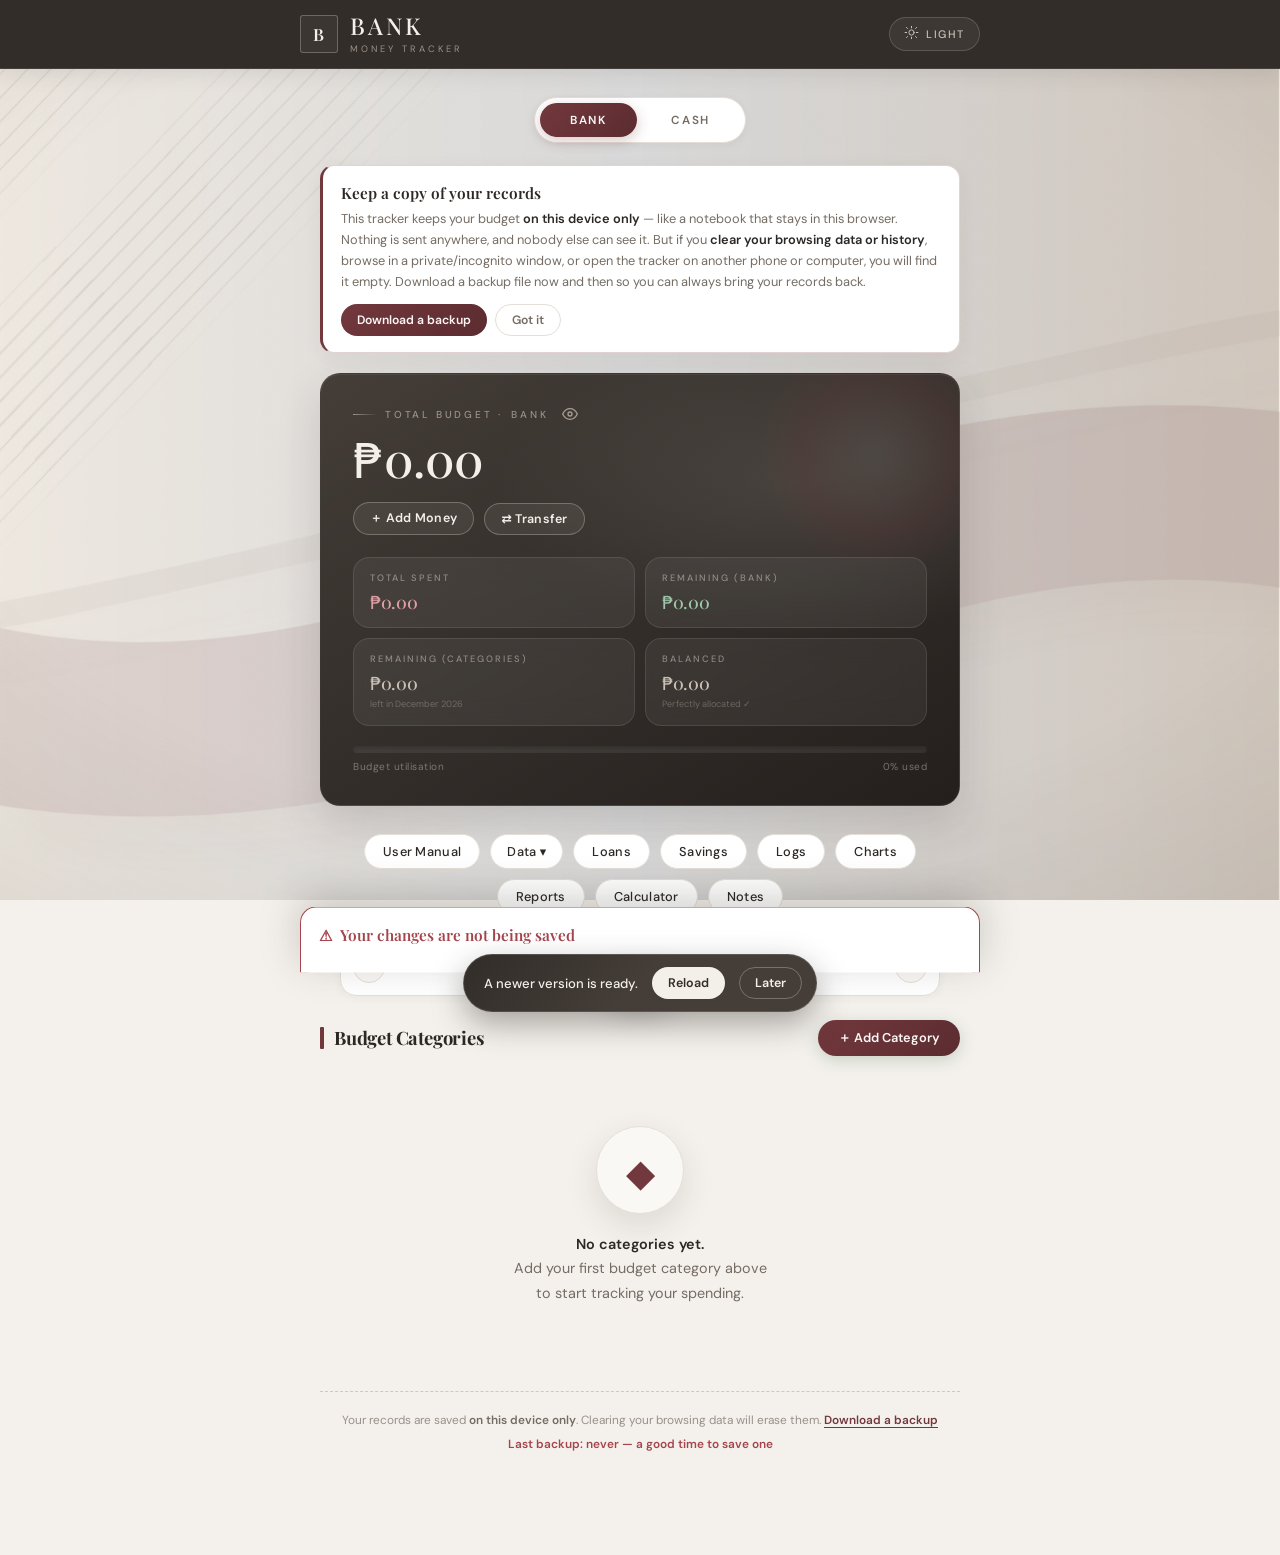
==== commit 0f8b3785: "Add files via upload" ====
--- a/index.html
+++ b/index.html
@@ -164,6 +164,8 @@
             <button class="btn-logs" onclick="openLogs()">Logs</button>
             <button class="btn-logs" onclick="openCharts()">Charts</button>
             <button class="btn-report" onclick="openReport()">Reports</button>
+            <button class="btn-logs" id="btnCalc" onclick="openCalc()">Calculator</button>
+            <button class="btn-logs" id="btnNotes" onclick="openNotes()">Notes</button>
         </div>
 
         <div class="period-wrap">
@@ -689,10 +691,11 @@
                         category's allowance, exactly like any other spending.</li>
                     <li><strong>Excess money</strong> — whatever this account holds that your categories have not
                         claimed. This choice only appears when there actually is excess. No category is touched;
-                        the money simply leaves the account, and shows up in Add Money history marked
+                        the money stays in the account, and shows up in Add Money history marked
                         <span class="manual-key">Saved</span>, where you can take it back any time.</li>
                 </ul>
-                <p>Either way the money stops counting as money you can still spend, so nothing is counted twice.</p>
+                <p>Either way the money stays in your account balance — it is saved, not spent — but stops counting as
+                    money you can still spend, so nothing is counted twice.</p>
                 <ul>
                     <li>Each goal shows a progress bar, what is left, and one of
                         <span class="manual-key">On track</span>, <span class="manual-key">Behind</span>, <span class="manual-key">Date has passed</span> or <span class="manual-key">Reached</span>.</li>
@@ -1113,9 +1116,9 @@
             <label>Date</label>
             <input type="date" id="goalAddDate">
             <p style="font-size:.72rem;color:var(--text-muted);margin:8px 0 0;line-height:1.55">Either way the money
-                stops counting as money you can still spend. From a category it is recorded as an expense against that
-                allowance; from your excess it simply leaves the account, and you can take it back any time from Add
-                Money.</p>
+                stays in your account balance and stops counting as money you can still spend. From a category it is
+                recorded as an expense against that allowance; from your excess it is simply marked as saved, and you
+                can take it back any time from Add Money.</p>
             <div class="modal-actions">
                 <button class="btn-modal-cancel" onclick="closeGoalAdd()">Cancel</button>
                 <button class="btn-modal-save" onclick="saveGoalAdd()">Put it aside</button>
@@ -1343,6 +1346,76 @@
         </div>
     </div>
 
+    <!-- Calculator Modal -->
+    <div class="modal-overlay" id="calcModal">
+        <div class="modal calc-modal">
+            <div class="calc-head">
+                <h3>Calculator</h3>
+                <button class="calc-close" onclick="closeCalc()" aria-label="Close calculator">✕</button>
+            </div>
+            <div class="calc-display" aria-live="polite">
+                <div class="calc-expr" id="calcExpr">&nbsp;</div>
+                <div class="calc-result" id="calcResult">0</div>
+            </div>
+            <div class="calc-keys">
+                <button class="calc-key fn" onclick="calcPress('C')">C</button>
+                <button class="calc-key fn" onclick="calcPress('back')" aria-label="Backspace">⌫</button>
+                <button class="calc-key fn" onclick="calcPress('%')">%</button>
+                <button class="calc-key op" onclick="calcPress('/')" aria-label="Divide">÷</button>
+                <button class="calc-key" onclick="calcPress('7')">7</button>
+                <button class="calc-key" onclick="calcPress('8')">8</button>
+                <button class="calc-key" onclick="calcPress('9')">9</button>
+                <button class="calc-key op" onclick="calcPress('*')" aria-label="Multiply">×</button>
+                <button class="calc-key" onclick="calcPress('4')">4</button>
+                <button class="calc-key" onclick="calcPress('5')">5</button>
+                <button class="calc-key" onclick="calcPress('6')">6</button>
+                <button class="calc-key op" onclick="calcPress('-')" aria-label="Subtract">−</button>
+                <button class="calc-key" onclick="calcPress('1')">1</button>
+                <button class="calc-key" onclick="calcPress('2')">2</button>
+                <button class="calc-key" onclick="calcPress('3')">3</button>
+                <button class="calc-key op" onclick="calcPress('+')" aria-label="Add">+</button>
+                <button class="calc-key fn" onclick="calcPress('neg')" aria-label="Change sign">±</button>
+                <button class="calc-key" onclick="calcPress('0')">0</button>
+                <button class="calc-key" onclick="calcPress('.')">.</button>
+                <button class="calc-key eq" onclick="calcPress('=')" aria-label="Equals">=</button>
+            </div>
+            <div class="calc-foot">
+                <button class="calc-copy" onclick="calcCopy()">Copy result</button>
+                <span class="calc-hint">Your keyboard works too</span>
+            </div>
+        </div>
+    </div>
+
+    <!-- Notes Modal -->
+    <div class="modal-overlay" id="notesModal">
+        <div class="modal notes-modal">
+            <div class="notes-head">
+                <button class="notes-back" id="notesBack" onclick="notesShowList()" aria-label="Back to all notes">‹ All notes</button>
+                <h3 id="notesTitle">Notes</h3>
+                <div class="notes-head-btns">
+                    <button class="notes-new" id="notesNewBtn" onclick="newNote()">＋ New note</button>
+                    <button class="calc-close" onclick="closeNotes()" aria-label="Close notes">✕</button>
+                </div>
+            </div>
+
+            <div id="notesListView">
+                <input type="search" id="notesSearch" class="notes-search" placeholder="Search notes"
+                    oninput="renderNotesList()" aria-label="Search notes">
+                <div class="notes-list" id="notesList"></div>
+            </div>
+
+            <div id="notesEditView" class="notes-edit" hidden>
+                <textarea id="noteText" class="note-text" maxlength="20000"
+                    placeholder="Start typing… the first line becomes the title." oninput="noteTyped()"
+                    aria-label="Note text"></textarea>
+                <div class="notes-foot">
+                    <span class="notes-status" id="noteStatus"></span>
+                    <button class="notes-delete" onclick="deleteCurrentNote()">Delete</button>
+                </div>
+            </div>
+        </div>
+    </div>
+
     <div class="storage-alert" id="storageAlert" role="alert">
         <div class="storage-alert-title"><span>⚠</span><span id="storageAlertTitle">Your changes are not being
                 saved</span></div>
--- a/styles.css
+++ b/styles.css
@@ -5796,7 +5796,7 @@
 /* ── the grip ── */
 .cat-grip {
     flex-shrink: 0;
-    width: 26px;
+    width: 34px;
     align-self: stretch;
     margin: -16px 0 -11px -8px;
     border: none;
@@ -5830,6 +5830,14 @@
     border-style: dashed;
 }
 
+.cat-drop-marker {
+    height: 4px;
+    margin: -2px 12px;
+    border-radius: 4px;
+    background: var(--accent);
+    pointer-events: none;
+}
+
 .cat-card.cat-dragging .cat-body {
     display: none;
 }
@@ -6096,3 +6104,360 @@
 .offline-installed {
     color: var(--pos);
 }
+
+/* ── Calculator ─────────────────────────────────────────────── */
+.calc-modal {
+    max-width: 340px;
+    padding: 22px
+}
+
+.calc-head {
+    display: flex;
+    align-items: center;
+    justify-content: space-between;
+    margin-bottom: 14px
+}
+
+.calc-head h3 {
+    margin-bottom: 0
+}
+
+.calc-close {
+    background: none;
+    border: 1px solid var(--border);
+    color: var(--text-muted);
+    border-radius: 50%;
+    width: 32px;
+    height: 32px;
+    cursor: pointer;
+    font-size: .85rem;
+    transition: var(--transition)
+}
+
+.calc-close:hover {
+    color: var(--accent);
+    border-color: var(--border-strong)
+}
+
+.calc-display {
+    background: var(--surface-3);
+    border: 1px solid var(--border);
+    border-radius: var(--radius-input);
+    padding: 12px 14px;
+    text-align: right;
+    margin-bottom: 14px;
+    overflow: hidden
+}
+
+.calc-expr {
+    font-size: .85rem;
+    color: var(--text-muted);
+    min-height: 1.2em;
+    white-space: nowrap;
+    overflow-x: auto;
+    direction: rtl;
+    unicode-bidi: plaintext;
+    scrollbar-width: none
+}
+
+.calc-expr::-webkit-scrollbar {
+    display: none
+}
+
+.calc-result {
+    font-family: var(--font-display);
+    font-size: 2rem;
+    font-weight: 700;
+    color: var(--text);
+    line-height: 1.2;
+    word-break: break-all;
+    font-variant-numeric: tabular-nums
+}
+
+.calc-result.err {
+    font-size: 1.1rem;
+    color: var(--neg)
+}
+
+.calc-keys {
+    display: grid;
+    grid-template-columns: repeat(4, 1fr);
+    gap: 8px
+}
+
+.calc-key {
+    background: var(--surface-2);
+    border: 1px solid var(--border);
+    color: var(--text);
+    border-radius: var(--radius-input);
+    padding: 14px 0;
+    font-family: var(--font-body);
+    font-size: 1.1rem;
+    font-weight: 500;
+    cursor: pointer;
+    transition: var(--transition);
+    -webkit-tap-highlight-color: transparent
+}
+
+.calc-key:hover {
+    background: var(--surface-3);
+    border-color: var(--border-strong)
+}
+
+.calc-key:active {
+    transform: scale(.96)
+}
+
+.calc-key.fn {
+    color: var(--text-muted)
+}
+
+.calc-key.op {
+    color: var(--accent);
+    background: var(--accent-soft);
+    border-color: var(--accent-border);
+    font-size: 1.25rem
+}
+
+.calc-key.eq {
+    background: linear-gradient(135deg, var(--accent-fill), var(--accent-fill-2));
+    color: var(--accent-fg);
+    border: none;
+    font-size: 1.25rem;
+    font-weight: 700
+}
+
+.calc-key.eq:hover {
+    filter: brightness(1.08)
+}
+
+.calc-foot {
+    display: flex;
+    align-items: center;
+    justify-content: space-between;
+    margin-top: 14px;
+    gap: 10px
+}
+
+.calc-copy {
+    background: none;
+    border: 1px solid var(--border);
+    color: var(--text);
+    border-radius: 30px;
+    padding: 6px 14px;
+    font-family: var(--font-body);
+    font-size: .75rem;
+    cursor: pointer;
+    transition: var(--transition)
+}
+
+.calc-copy:hover {
+    border-color: var(--border-strong);
+    color: var(--accent)
+}
+
+.calc-hint {
+    font-size: .7rem;
+    color: var(--text-soft)
+}
+
+/* ── Notes ──────────────────────────────────────────────────── */
+.notes-modal {
+    max-width: 520px;
+    padding: 22px;
+    display: flex;
+    flex-direction: column;
+    max-height: calc(100vh - 40px);
+    max-height: calc(100dvh - 40px)
+}
+
+.notes-head {
+    display: flex;
+    align-items: center;
+    gap: 10px;
+    margin-bottom: 14px
+}
+
+.notes-head h3 {
+    margin-bottom: 0;
+    margin-right: auto
+}
+
+.notes-head-btns {
+    display: flex;
+    align-items: center;
+    gap: 8px;
+    margin-left: auto
+}
+
+.notes-back {
+    background: none;
+    border: none;
+    color: var(--accent);
+    font-family: var(--font-body);
+    font-size: .85rem;
+    font-weight: 600;
+    cursor: pointer;
+    padding: 6px 4px;
+    margin-right: auto
+}
+
+.notes-new {
+    background: linear-gradient(135deg, var(--accent-fill), var(--accent-fill-2));
+    color: var(--accent-fg);
+    border: none;
+    border-radius: 30px;
+    padding: 7px 14px;
+    font-family: var(--font-body);
+    font-size: .78rem;
+    font-weight: 600;
+    cursor: pointer;
+    white-space: nowrap;
+    transition: var(--transition)
+}
+
+.notes-new:hover {
+    filter: brightness(1.08);
+    transform: translateY(-1px)
+}
+
+.notes-modal [hidden] {
+    display: none !important
+}
+
+#notesListView {
+    display: flex;
+    flex-direction: column;
+    min-height: 0;
+    flex: 1
+}
+
+.modal input.notes-search {
+    margin-bottom: 12px;
+    padding: 9px 14px;
+    font-size: .85rem
+}
+
+.notes-list {
+    display: flex;
+    flex-direction: column;
+    gap: 8px;
+    overflow-y: auto;
+    min-height: 120px;
+    max-height: 55vh;
+    padding-right: 2px
+}
+
+.note-card {
+    display: flex;
+    flex-direction: column;
+    gap: 3px;
+    text-align: left;
+    background: var(--surface-2);
+    border: 1px solid var(--border);
+    border-radius: var(--radius-input);
+    padding: 11px 14px;
+    cursor: pointer;
+    font-family: var(--font-body);
+    color: var(--text);
+    transition: var(--transition)
+}
+
+.note-card:hover {
+    border-color: var(--border-strong);
+    background: var(--surface-3)
+}
+
+.note-card-title {
+    font-weight: 600;
+    font-size: .9rem;
+    overflow: hidden;
+    text-overflow: ellipsis;
+    white-space: nowrap
+}
+
+.note-card-preview {
+    font-size: .78rem;
+    color: var(--text-muted);
+    overflow: hidden;
+    text-overflow: ellipsis;
+    white-space: nowrap
+}
+
+.note-card-date {
+    font-size: .68rem;
+    color: var(--text-soft)
+}
+
+.notes-empty {
+    text-align: center;
+    color: var(--text-muted);
+    font-size: .85rem;
+    line-height: 1.6;
+    padding: 36px 10px
+}
+
+.notes-edit {
+    display: flex;
+    flex-direction: column;
+    min-height: 0;
+    flex: 1
+}
+
+.note-text {
+    width: 100%;
+    min-height: 300px;
+    height: 50vh;
+    resize: vertical;
+    border: 1.5px solid var(--border-strong);
+    border-radius: var(--radius-input);
+    padding: 14px;
+    font-family: var(--font-body);
+    font-size: .92rem;
+    line-height: 1.6;
+    color: var(--text);
+    background: var(--cream);
+    outline: none;
+    transition: all var(--transition)
+}
+
+.note-text:focus {
+    border-color: var(--gold-400);
+    box-shadow: 0 0 0 4px rgba(var(--accent-rgb), 0.12)
+}
+
+.notes-foot {
+    display: flex;
+    align-items: center;
+    justify-content: space-between;
+    gap: 10px;
+    margin-top: 12px
+}
+
+.notes-status {
+    font-size: .72rem;
+    color: var(--text-soft)
+}
+
+.notes-delete {
+    background: none;
+    border: 1px solid var(--neg-border);
+    color: var(--neg);
+    border-radius: 30px;
+    padding: 6px 14px;
+    font-family: var(--font-body);
+    font-size: .75rem;
+    cursor: pointer;
+    transition: var(--transition)
+}
+
+.notes-delete:hover {
+    background: var(--neg-soft)
+}
+
+@media (max-width:480px) {
+    .note-text {
+        height: 45vh;
+        min-height: 220px
+    }
+}
